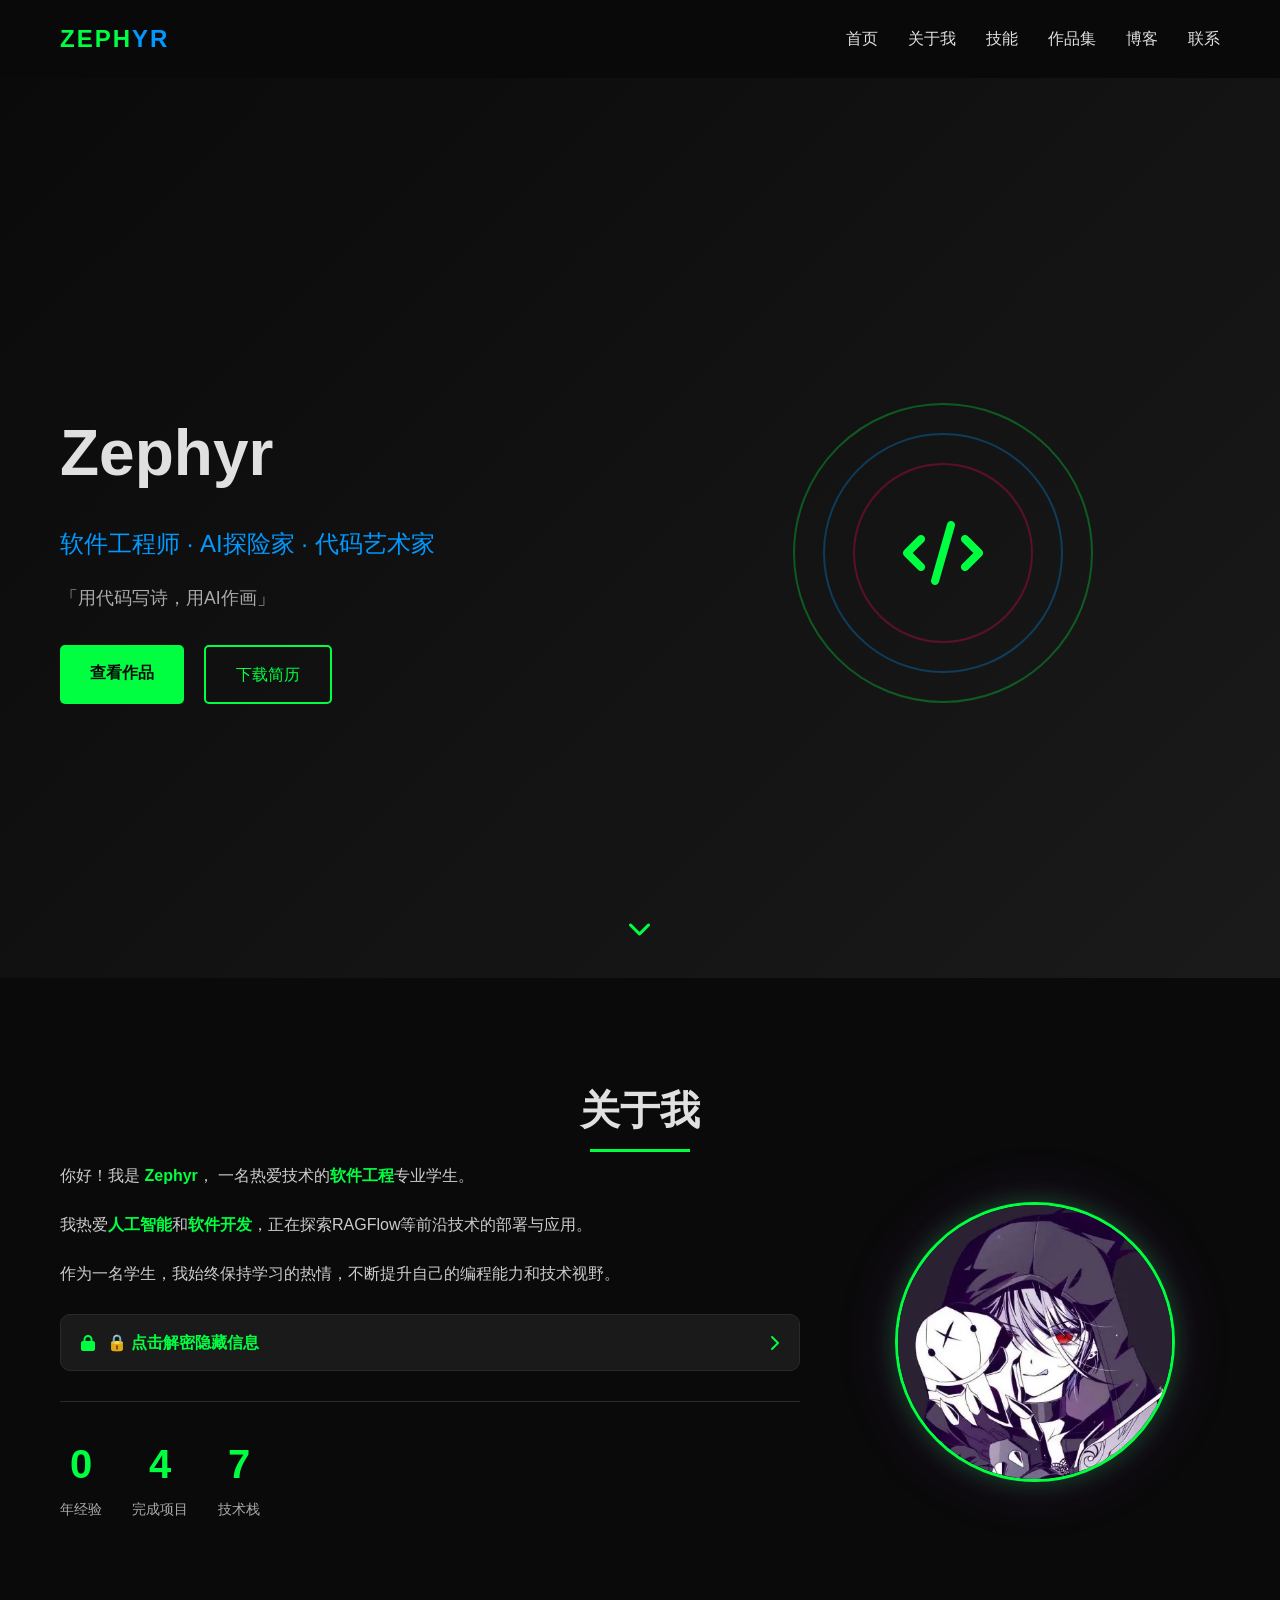
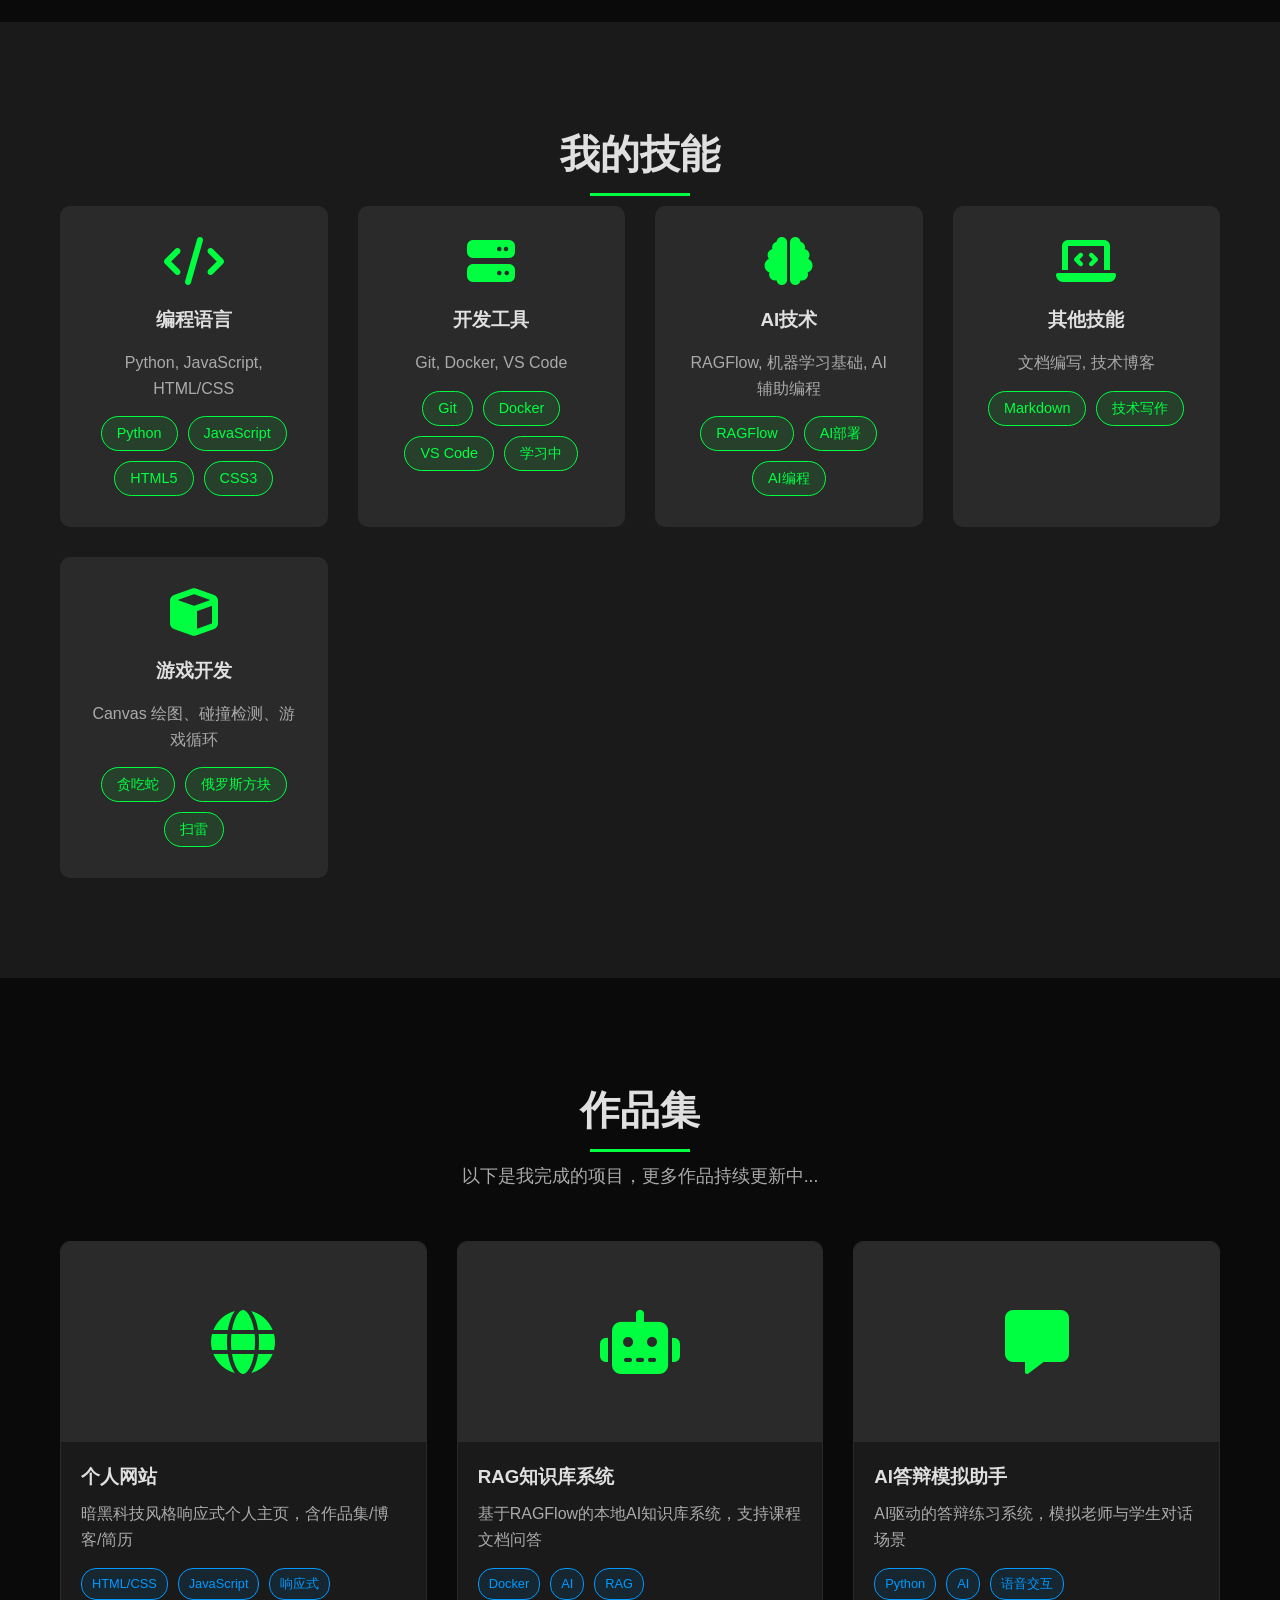
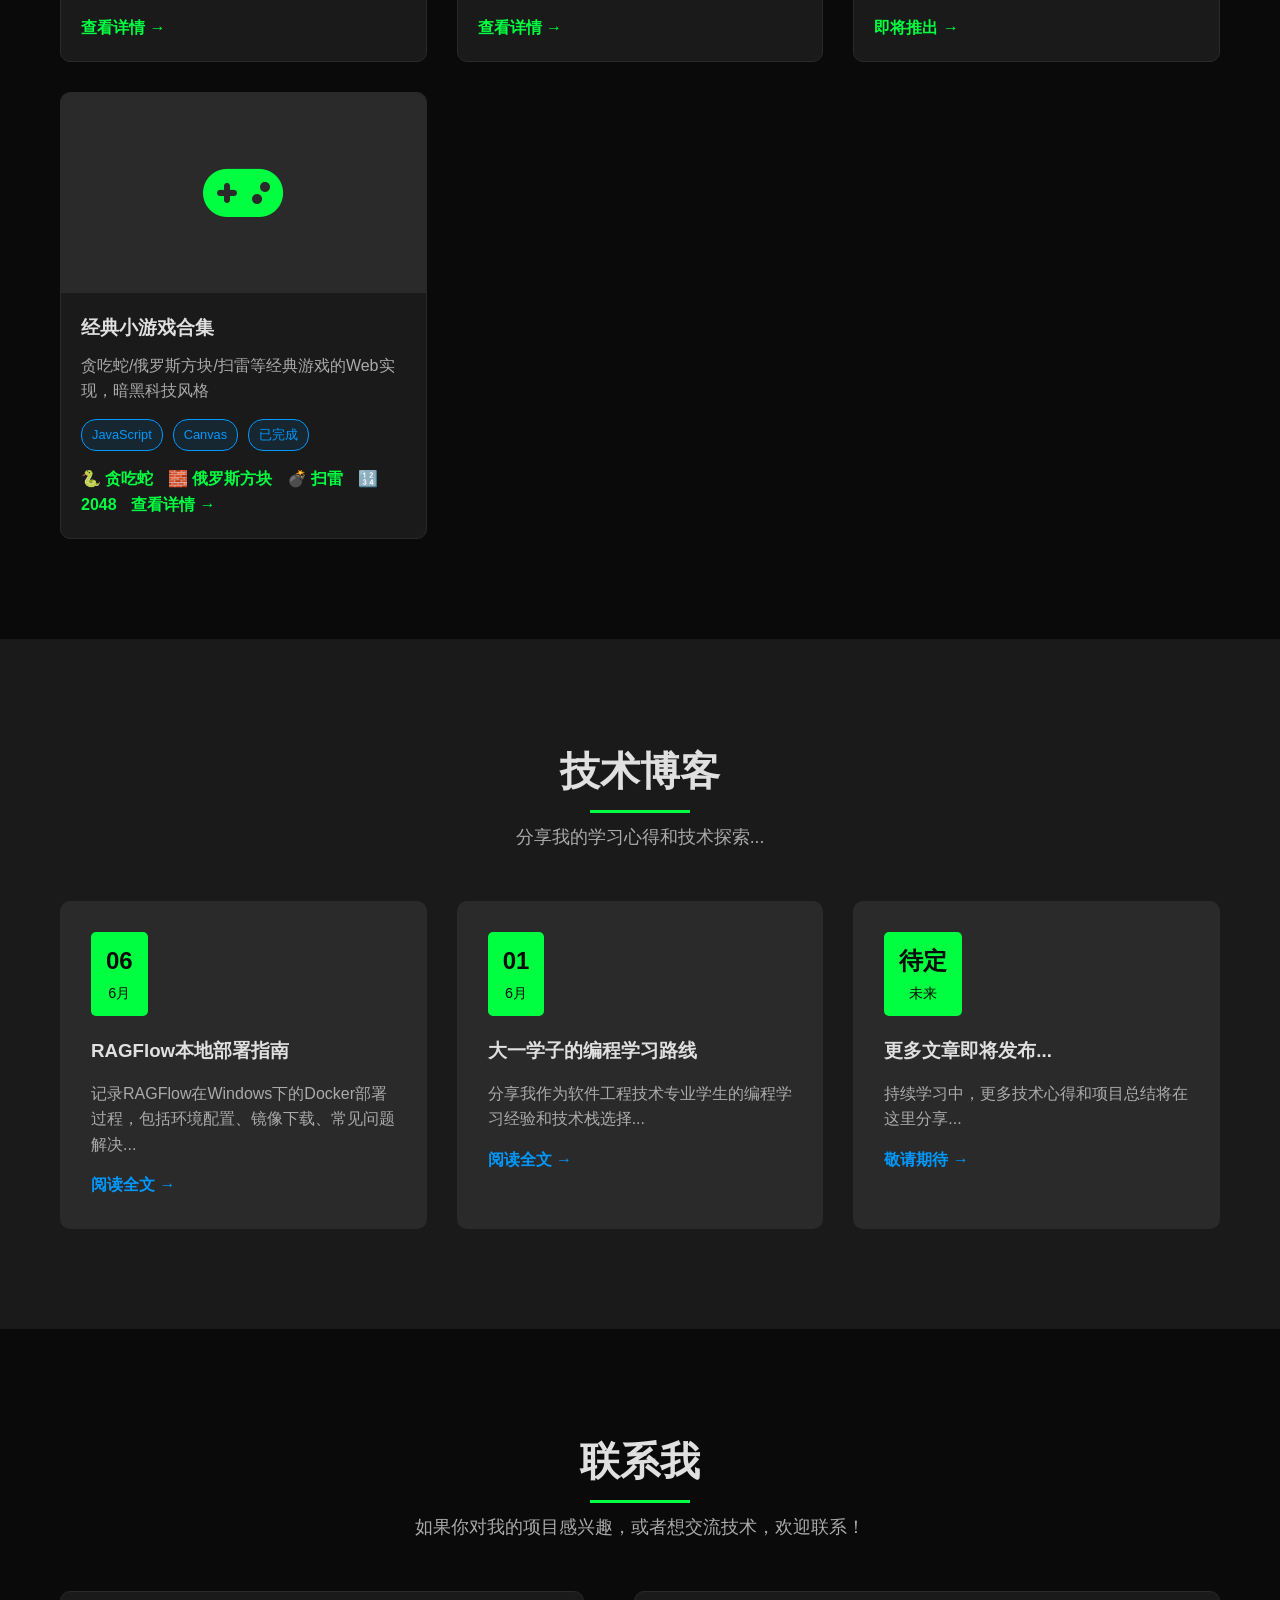
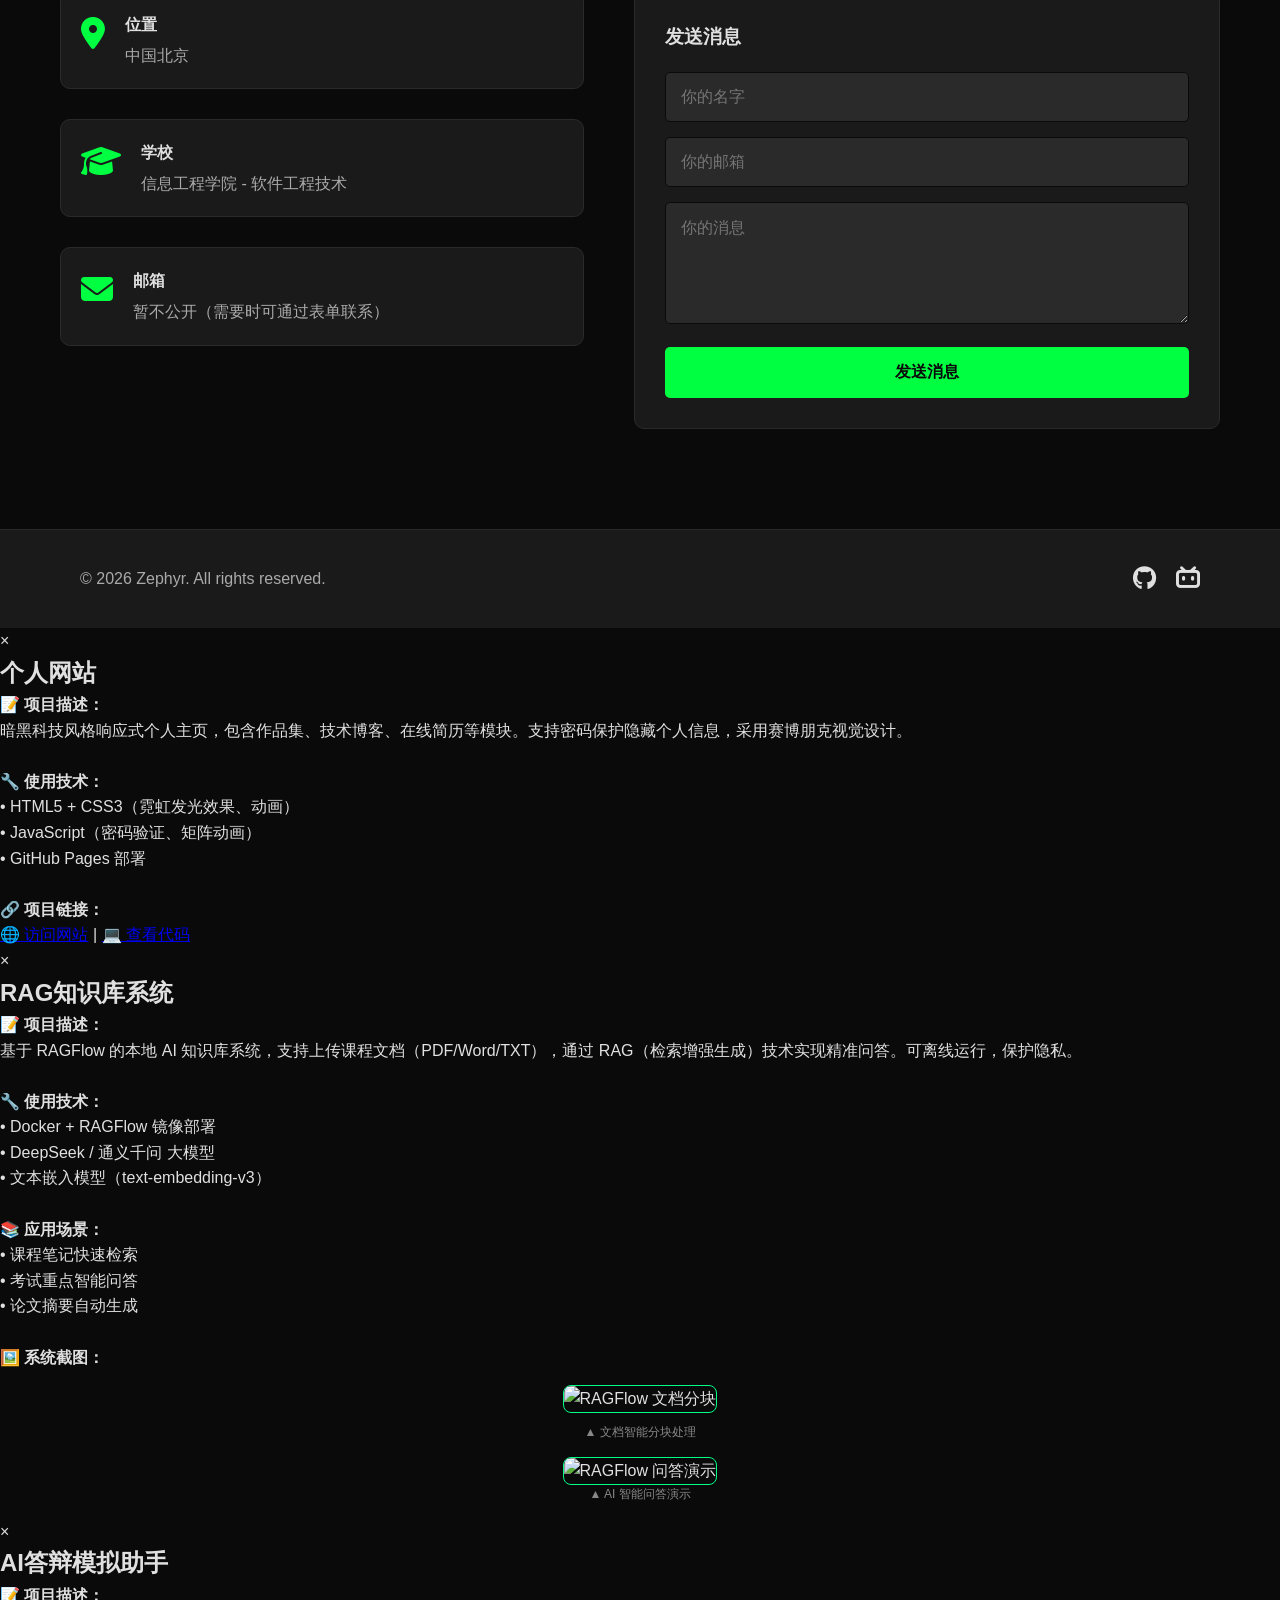
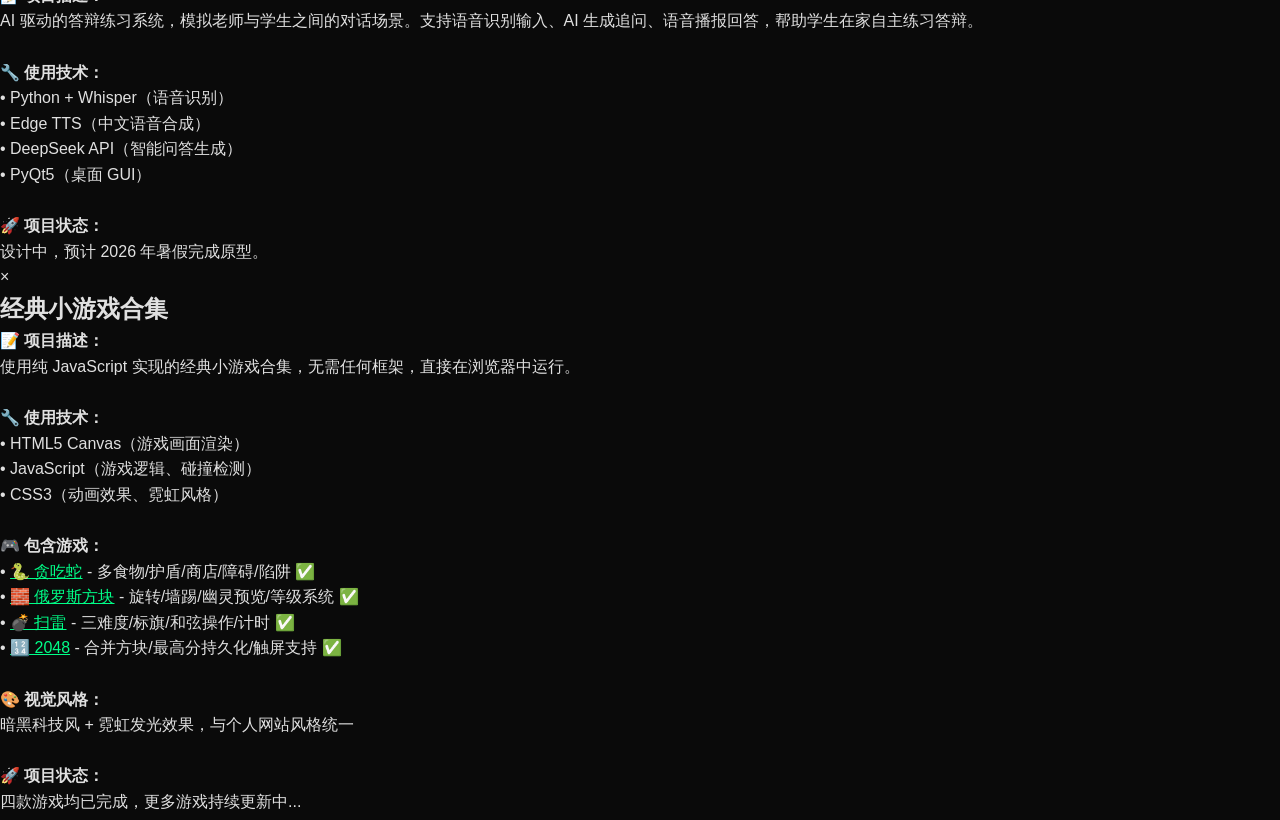
==== index.html @ 83efc3bd "新增2048游戏 + 更新作品集" ====
<!DOCTYPE html>
<html lang="zh-CN">
<head>
    <meta charset="UTF-8">
    <meta name="viewport" content="width=device-width, initial-scale=1.0">
    <title>Zephyr - AI爱好者 | 软件工程技术</title>
    <link rel="stylesheet" href="style.css">
    <link rel="stylesheet" href="https://cdnjs.cloudflare.com/ajax/libs/font-awesome/6.4.0/css/all.min.css">
</head>
<body>
    <!-- 导航栏 -->
    <nav id="navbar">
        <div class="nav-container">
            <div class="logo">ZEPH<span>YR</span></div>
            <ul class="nav-links">
                <li><a href="#home">首页</a></li>
                <li><a href="#about">关于我</a></li>
                <li><a href="#skills">技能</a></li>
                <li><a href="#portfolio">作品集</a></li>
                <li><a href="#blog">博客</a></li>
                <li><a href="#contact">联系</a></li>
            </ul>
            <div class="menu-toggle">
                <i class="fas fa-bars"></i>
            </div>
        </div>
    </nav>

    <!-- 首页 Hero Section -->
    <section id="home" class="hero">
        <div class="hero-content">
            <div class="hero-text">
                <h1 class="glitch" data-text="Zephyr">Zephyr</h1>
                <p class="subtitle">软件工程师 · AI探险家 · 代码艺术家</p>
                <p class="description">
                    「用代码写诗，用AI作画」
                </p>
                <div class="hero-buttons">
                    <a href="#portfolio" class="btn btn-primary">查看作品</a>
                    <a href="#" class="btn btn-secondary" id="download-resume">下载简历</a>
                </div>
            </div>
            <div class="hero-visual">
                <div class="tech-circle">
                    <div class="circle-ring"></div>
                    <div class="circle-ring"></div>
                    <div class="circle-ring"></div>
                    <i class="fas fa-code"></i>
                </div>
            </div>
        </div>
        <div class="scroll-indicator">
            <i class="fas fa-chevron-down"></i>
        </div>
    </section>

    <!-- 关于我（含加密信息） -->
    <section id="about" class="section">
        <div class="container">
            <h2 class="section-title">关于我</h2>
            <div class="about-content">
                <div class="about-text">
                    <!-- 公开信息 -->
                    <p>
                        你好！我是 <span class="highlight">Zephyr</span>，
                        一名热爱技术的<span class="highlight">软件工程</span>专业学生。
                    </p>
                    <p>
                        我热爱<span class="highlight">人工智能</span>和<span class="highlight">软件开发</span>，正在探索RAGFlow等前沿技术的部署与应用。
                    </p>
                    <p>
                        作为一名学生，我始终保持学习的热情，不断提升自己的编程能力和技术视野。
                    </p>

                    <!-- 加密信息区块 -->
                    <div class="encrypted-section" id="encryptedSection">
                        <div class="encrypted-header" id="decryptBtn">
                            <i class="fas fa-lock" id="lockIcon"></i>
                            <span id="decryptLabel">🔒 点击解密隐藏信息</span>
                            <i class="fas fa-chevron-right arrow" id="arrowIcon"></i>
                        </div>
                        <div class="encrypted-body" id="encryptedBody">
                            <!-- 密码输入界面 -->
                            <div class="password-screen" id="passwordScreen">
                                <div class="password-icon">
                                    <i class="fas fa-user-shield"></i>
                                </div>
                                <h3>请输入访问密码</h3>
                                <p class="password-hint">此区域包含个人隐私信息，仅本人可查看</p>
                                <div class="password-input-wrap">
                                    <input type="password" id="passwordInput" placeholder="输入密码..." autocomplete="off">
                                    <button id="passwordSubmit" class="password-btn">
                                        <i class="fas fa-arrow-right"></i>
                                    </button>
                                </div>
                                <p class="password-error" id="passwordError"></p>
                                <div class="password-attempts" id="attemptsInfo"></div>
                            </div>

                            <!-- 解密动画 -->
                            <div class="decrypt-animation" id="decryptAnim" style="display:none;">
                                <div class="matrix-text" id="matrixText"></div>
                                <div class="decrypt-progress">
                                    <div class="progress-bar" id="progressBar"></div>
                                </div>
                                <p class="decrypt-hint" id="decryptHint">正在解密...</p>
                            </div>

                            <!-- 真实信息 -->
                            <div class="real-info" id="realInfo" style="display:none;">
                                <h3>🔓 已解密信息</h3>
                                <div class="info-grid">
                                    <div class="info-item">
                                        <i class="fas fa-user"></i>
                                        <div>
                                            <strong>真实姓名</strong>
                                            <p>张宇恒</p>
                                        </div>
                                    </div>
                                    <div class="info-item">
                                        <i class="fas fa-school"></i>
                                        <div>
                                            <strong>学校</strong>
                                            <p>海南科技大学信息工程学院</p>
                                        </div>
                                    </div>
                                    <div class="info-item">
                                        <i class="fas fa-graduation-cap"></i>
                                        <div>
                                            <strong>专业</strong>
                                            <p>软件工程技术</p>
                                        </div>
                                    </div>
                                    <div class="info-item">
                                        <i class="fas fa-calendar"></i>
                                        <div>
                                            <strong>年级</strong>
                                            <p>大一（2025级）</p>
                                        </div>
                                    </div>
                                </div>
                                <p class="decrypt-note">⚠️ 此信息仅本人可见，请勿外传</p>
                                <button class="btn btn-secondary" id="lockAgainBtn" style="margin-top:15px;">
                                    <i class="fas fa-lock"></i> 重新锁定
                                </button>
                            </div>
                        </div>
                    </div>

                    <div class="about-stats">
                        <div class="stat">
                            <span class="stat-number" data-target="1">0</span>
                            <span class="stat-label">年经验</span>
                        </div>
                        <div class="stat">
                            <span class="stat-number" data-target="8">0</span>
                            <span class="stat-label">完成项目</span>
                        </div>
                        <div class="stat">
                            <span class="stat-number" data-target="12">0</span>
                            <span class="stat-label">技术栈</span>
                        </div>
                    </div>
                </div>
                <div class="about-image">
                    <img src="avatar.webp" alt="Zephyr - 头像" class="about-avatar">
                </div>
            </div>
        </div>
    </section>

    <!-- 技能 -->
    <section id="skills" class="section section-dark">
        <div class="container">
            <h2 class="section-title">我的技能</h2>
            <div class="skills-grid">
                <div class="skill-card">
                    <i class="fas fa-code"></i>
                    <h3>编程语言</h3>
                    <p>Python, JavaScript, HTML/CSS</p>
                    <div class="skill-tags">
                        <span>Python</span>
                        <span>JavaScript</span>
                        <span>HTML5</span>
                        <span>CSS3</span>
                    </div>
                </div>
                <div class="skill-card">
                    <i class="fas fa-server"></i>
                    <h3>开发工具</h3>
                    <p>Git, Docker, VS Code</p>
                    <div class="skill-tags">
                        <span>Git</span>
                        <span>Docker</span>
                        <span>VS Code</span>
                        <span>学习中</span>
                    </div>
                </div>
                <div class="skill-card">
                    <i class="fas fa-brain"></i>
                    <h3>AI技术</h3>
                    <p>RAGFlow, 机器学习基础, AI辅助编程</p>
                    <div class="skill-tags">
                        <span>RAGFlow</span>
                        <span>AI部署</span>
                        <span>AI编程</span>
                    </div>
                </div>
                <div class="skill-card">
                    <i class="fas fa-laptop-code"></i>
                    <h3>其他技能</h3>
                    <p>文档编写, 技术博客</p>
                    <div class="skill-tags">
                        <span>Markdown</span>
                        <span>技术写作</span>
                    </div>
                </div>
                <div class="skill-card">
                    <i class="fas fa-cube"></i>
                    <h3>游戏开发</h3>
                    <p>Canvas 绘图、碰撞检测、游戏循环</p>
                    <div class="skill-tags">
                        <span>贪吃蛇</span>
                        <span>俄罗斯方块</span>
                        <span>扫雷</span>
                    </div>
                </div>
            </div>
        </div>
    </section>

    <!-- 作品集 -->
    <section id="portfolio" class="section">
        <div class="container">
            <h2 class="section-title">作品集</h2>
            <p class="section-subtitle">以下是我完成的项目，更多作品持续更新中...</p>
            <div class="portfolio-grid">
                <div class="portfolio-item">
                    <div class="portfolio-image">
                        <i class="fas fa-globe"></i>
                    </div>
                    <div class="portfolio-info">
                        <h3>个人网站</h3>
                        <p>暗黑科技风格响应式个人主页，含作品集/博客/简历</p>
                        <div class="portfolio-tags">
                            <span>HTML/CSS</span>
                            <span>JavaScript</span>
                            <span>响应式</span>
                        </div>
                        <a href="javascript:void(0)" class="portfolio-link" onclick="openModal('modal1')">查看详情 →</a>
                    </div>
                </div>
                <div class="portfolio-item">
                    <div class="portfolio-image">
                        <i class="fas fa-robot"></i>
                    </div>
                    <div class="portfolio-info">
                        <h3>RAG知识库系统</h3>
                        <p>基于RAGFlow的本地AI知识库系统，支持课程文档问答</p>
                        <div class="portfolio-tags">
                            <span>Docker</span>
                            <span>AI</span>
                            <span>RAG</span>
                        </div>
                        <a href="javascript:void(0)" class="portfolio-link" onclick="openModal('modal2')">查看详情 →</a>
                    </div>
                </div>
                <div class="portfolio-item">
                    <div class="portfolio-image">
                        <i class="fas fa-message"></i>
                    </div>
                    <div class="portfolio-info">
                        <h3>AI答辩模拟助手</h3>
                        <p>AI驱动的答辩练习系统，模拟老师与学生对话场景</p>
                        <div class="portfolio-tags">
                            <span>Python</span>
                            <span>AI</span>
                            <span>语音交互</span>
                        </div>
                        <a href="javascript:void(0)" class="portfolio-link" onclick="openModal('modal3')">即将推出 →</a>
                    </div>
                </div>
                <div class="portfolio-item">
                    <div class="portfolio-image">
                        <i class="fas fa-gamepad"></i>
                    </div>
                    <div class="portfolio-info">
                        <h3>经典小游戏合集</h3>
                        <p>贪吃蛇/俄罗斯方块/扫雷等经典游戏的Web实现，暗黑科技风格</p>
                        <div class="portfolio-tags">
                            <span>JavaScript</span>
                            <span>Canvas</span>
                            <span>已完成</span>
                        </div>
                        <a href="snake.html" class="portfolio-link" target="_blank">🐍 贪吃蛇</a>
                        <a href="tetris.html" class="portfolio-link" target="_blank" style="margin-left:10px;">🧱 俄罗斯方块</a>
                        <a href="minesweeper.html" class="portfolio-link" target="_blank" style="margin-left:10px;">💣 扫雷</a>
                        <a href="2048.html" class="portfolio-link" target="_blank" style="margin-left:10px;">🔢 2048</a>
                        <a href="javascript:void(0)" class="portfolio-link" onclick="openModal('modal4')" style="margin-left:10px;">查看详情 →</a>
                    </div>
                </div>
            </div>
        </div>
    </section>

    <!-- 博客 -->
    <section id="blog" class="section section-dark">
        <div class="container">
            <h2 class="section-title">技术博客</h2>
            <p class="section-subtitle">分享我的学习心得和技术探索...</p>
            <div class="blog-grid">
                <article class="blog-card">
                    <div class="blog-date">
                        <span class="day">06</span>
                        <span class="month">6月</span>
                    </div>
                    <h3>RAGFlow本地部署指南</h3>
                    <p>记录RAGFlow在Windows下的Docker部署过程，包括环境配置、镜像下载、常见问题解决...</p>
                    <a href="#" class="blog-link">阅读全文 →</a>
                </article>
                <article class="blog-card">
                    <div class="blog-date">
                        <span class="day">01</span>
                        <span class="month">6月</span>
                    </div>
                    <h3>大一学子的编程学习路线</h3>
                    <p>分享我作为软件工程技术专业学生的编程学习经验和技术栈选择...</p>
                    <a href="#" class="blog-link">阅读全文 →</a>
                </article>
                <article class="blog-card">
                    <div class="blog-date">
                        <span class="day">待定</span>
                        <span class="month">未来</span>
                    </div>
                    <h3>更多文章即将发布...</h3>
                    <p>持续学习中，更多技术心得和项目总结将在这里分享...</p>
                    <a href="#" class="blog-link">敬请期待 →</a>
                </article>
            </div>
        </div>
    </section>

    <!-- 联系 -->
    <section id="contact" class="section">
        <div class="container">
            <h2 class="section-title">联系我</h2>
            <p class="section-subtitle">如果你对我的项目感兴趣，或者想交流技术，欢迎联系！</p>
            <div class="contact-content">
                <div class="contact-info">
                    <div class="contact-item">
                        <i class="fas fa-map-marker-alt"></i>
                        <div>
                            <h4>位置</h4>
                            <p>中国北京</p>
                        </div>
                    </div>
                    <div class="contact-item">
                        <i class="fas fa-graduation-cap"></i>
                        <div>
                            <h4>学校</h4>
                            <p>信息工程学院 - 软件工程技术</p>
                        </div>
                    </div>
                    <div class="contact-item">
                        <i class="fas fa-envelope"></i>
                        <div>
                            <h4>邮箱</h4>
                            <p>暂不公开（需要时可通过表单联系）</p>
                        </div>
                    </div>
                </div>
                <form class="contact-form">
                    <h3>发送消息</h3>
                    <input type="text" placeholder="你的名字" required>
                    <input type="email" placeholder="你的邮箱" required>
                    <textarea placeholder="你的消息" rows="5" required></textarea>
                    <button type="submit" class="btn btn-primary">发送消息</button>
                </form>
            </div>
        </div>
    </section>

    <!-- 页脚 -->
    <footer>
        <div class="container">
            <div class="footer-content">
                <p>&copy; 2026 Zephyr. All rights reserved.</p>
                <div class="social-links">
                    <a href="https://github.com/Zephyer-Zhang" target="_blank"><i class="fab fa-github"></i></a>
                    <a href="https://space.bilibili.com/86448860778" target="_blank"><i class="fab fa-bilibili"></i></a>
                </div>
            </div>
        </div>
    </footer>

    <script src="script.js"></script>

    <!-- 项目详情弹窗 -->
    <div id="modal1" class="modal">
        <div class="modal-content">
            <span class="modal-close" onclick="closeModal('modal1')">&times;</span>
            <h2>个人网站</h2>
            <div class="modal-body">
                <p><strong>📝 项目描述：</strong></p>
                <p>暗黑科技风格响应式个人主页，包含作品集、技术博客、在线简历等模块。支持密码保护隐藏个人信息，采用赛博朋克视觉设计。</p>
                <br>
                <p><strong>🔧 使用技术：</strong></p>
                <p>• HTML5 + CSS3（霓虹发光效果、动画）</p>
                <p>• JavaScript（密码验证、矩阵动画）</p>
                <p>• GitHub Pages 部署</p>
                <br>
                <p><strong>🔗 项目链接：</strong></p>
                <p><a href="https://zephyer-zhang.github.io" target="_blank">🌐 访问网站</a> | <a href="https://github.com/Zephyer-Zhang/Zephyer-Zhang.github.io" target="_blank">💻 查看代码</a></p>
            </div>
        </div>
    </div>

    <div id="modal2" class="modal">
        <div class="modal-content">
            <span class="modal-close" onclick="closeModal('modal2')">&times;</span>
            <h2>RAG知识库系统</h2>
            <div class="modal-body">
                <p><strong>📝 项目描述：</strong></p>
                <p>基于 RAGFlow 的本地 AI 知识库系统，支持上传课程文档（PDF/Word/TXT），通过 RAG（检索增强生成）技术实现精准问答。可离线运行，保护隐私。</p>
                <br>
                <p><strong>🔧 使用技术：</strong></p>
                <p>• Docker + RAGFlow 镜像部署</p>
                <p>• DeepSeek / 通义千问 大模型</p>
                <p>• 文本嵌入模型（text-embedding-v3）</p>
                <br>
                <p><strong>📚 应用场景：</strong></p>
                <p>• 课程笔记快速检索</p>
                <p>• 考试重点智能问答</p>
                <p>• 论文摘要自动生成</p>
                <br>
                <p><strong>🖼️ 系统截图：</strong></p>
                <div style="margin: 15px 0; text-align: center;">
                    <img src="https://raw.githubusercontent.com/infiniflow/ragflow-docs/refs/heads/image/image/chunking.gif" alt="RAGFlow 文档分块" style="width: 100%; border-radius: 8px; border: 1px solid #00ff88; margin-bottom: 10px;">
                    <p style="font-size: 12px; color: #888;">▲ 文档智能分块处理</p>
                </div>
                <div style="margin: 15px 0; text-align: center;">
                    <img src="https://raw.githubusercontent.com/infiniflow/ragflow-docs/refs/heads/image/image/agentic-dark.gif" alt="RAGFlow 问答演示" style="width: 100%; border-radius: 8px; border: 1px solid #00ff88;">
                    <p style="font-size: 12px; color: #888;">▲ AI 智能问答演示</p>
                </div>
            </div>
        </div>
    </div>

    <div id="modal3" class="modal">
        <div class="modal-content">
            <span class="modal-close" onclick="closeModal('modal3')">&times;</span>
            <h2>AI答辩模拟助手</h2>
            <div class="modal-body">
                <p><strong>📝 项目描述：</strong></p>
                <p>AI 驱动的答辩练习系统，模拟老师与学生之间的对话场景。支持语音识别输入、AI 生成追问、语音播报回答，帮助学生在家自主练习答辩。</p>
                <br>
                <p><strong>🔧 使用技术：</strong></p>
                <p>• Python + Whisper（语音识别）</p>
                <p>• Edge TTS（中文语音合成）</p>
                <p>• DeepSeek API（智能问答生成）</p>
                <p>• PyQt5（桌面 GUI）</p>
                <br>
                <p><strong>🚀 项目状态：</strong></p>
                <p>设计中，预计 2026 年暑假完成原型。</p>
            </div>
        </div>
    </div>

    <div id="modal4" class="modal">
        <div class="modal-content">
            <span class="modal-close" onclick="closeModal('modal4')">&times;</span>
            <h2>经典小游戏合集</h2>
            <div class="modal-body">
                <p><strong>📝 项目描述：</strong></p>
                <p>使用纯 JavaScript 实现的经典小游戏合集，无需任何框架，直接在浏览器中运行。</p>
                <br>
                <p><strong>🔧 使用技术：</strong></p>
                <p>• HTML5 Canvas（游戏画面渲染）</p>
                <p>• JavaScript（游戏逻辑、碰撞检测）</p>
                <p>• CSS3（动画效果、霓虹风格）</p>
                <br>
                <p><strong>🎮 包含游戏：</strong></p>
                <p>• <a href="snake.html" target="_blank" style="color:#00ff88;">🐍 贪吃蛇</a> - 多食物/护盾/商店/障碍/陷阱 ✅</p>
                <p>• <a href="tetris.html" target="_blank" style="color:#00ff88;">🧱 俄罗斯方块</a> - 旋转/墙踢/幽灵预览/等级系统 ✅</p>
                <p>• <a href="minesweeper.html" target="_blank" style="color:#00ff88;">💣 扫雷</a> - 三难度/标旗/和弦操作/计时 ✅</p>
                <p>• <a href="2048.html" target="_blank" style="color:#00ff88;">🔢 2048</a> - 合并方块/最高分持久化/触屏支持 ✅</p>
                <br>
                <p><strong>🎨 视觉风格：</strong></p>
                <p>暗黑科技风 + 霓虹发光效果，与个人网站风格统一</p>
                <br>
                <p><strong>🚀 项目状态：</strong></p>
                <p>四款游戏均已完成，更多游戏持续更新中...</p>
            </div>
        </div>
    </div>

</body>
</html>
---- style.css ----
/* 全局样式 */
* {
    margin: 0;
    padding: 0;
    box-sizing: border-box;
}

:root {
    --primary: #00ff41;
    --secondary: #0099ff;
    --dark: #0a0a0a;
    --darker: #1a1a1a;
    --gray: #2a2a2a;
    --light: #e0e0e0;
    --accent: #ff0066;
}

body {
    font-family: 'Segoe UI', 'Microsoft YaHei', sans-serif;
    background: var(--dark);
    color: var(--light);
    line-height: 1.6;
    overflow-x: hidden;
}

.container {
    max-width: 1200px;
    margin: 0 auto;
    padding: 0 20px;
}

/* 导航栏 */
#navbar {
    position: fiixed;
    top: 0;
    width: 100%;
    background: rgba(10, 10, 10, 0.95);
    backdrop-filter: blur(10px);
    z-index: 1000;
    padding: 20px 0;
    transition: all 0.3s;
}

#navbar.scrolled {
    padding: 15px 0;
    box-shadow: 0 2px 20px rgba(0, 255, 65, 0.1);
}

.nav-container {
    max-width: 1200px;
    margin: 0 auto;
    padding: 0 20px;
    display: flex;
    justify-content: space-between;
    align-items: center;
}

.logo {
    font-size: 1.5rem;
    font-weight: bold;
    color: var(--primary);
    letter-spacing: 2px;
}

.logo span {
    color: var(--secondary);
}

.nav-links {
    display: flex;
    list-style: none;
    gap: 30px;
}

.nav-links a {
    color: var(--light);
    text-decoration: none;
    transition: color 0.3s;
    position: relative;
}

.nav-links a::after {
    content: '';
    position: absolute;
    bottom: -5px;
    left: 0;
    width: 0;
    height: 2px;
    background: var(--primary);
    transition: width 0.3s;
}

.nav-links a:hover::after {
    width: 100%;
}

.nav-links a:hover {
    color: var(--primary);
}

.menu-toggle {
    display: none;
    cursor: pointer;
    font-size: 1.5rem;
    color: var(--primary);
}

/* Hero Section */
.hero {
    min-height: 100vh;
    display: flex;
    align-items: center;
    justify-content: center;
    position: relative;
    background: linear-gradient(135deg, var(--dark) 0%, var(--darker) 100%);
    padding: 100px 20px 50px;
}

.hero-content {
    max-width: 1200px;
    display: flex;
    align-items: center;
    justify-content: space-between;
    gap: 50px;
    width: 100%;
    padding: 0 20px;
}

.hero-text {
    flex: 1;
}

.hero-text h1 {
    font-size: 4rem;
    margin-bottom: 20px;
    color: var(--light);
    animation: glitch 3s infinite;
}

.glitch {
    position: relative;
}

.glitch::before,
.glitch::after {
    content: attr(data-text);
    position: absolute;
    top: 0;
    left: 0;
    width: 100%;
    height: 100%;
}

.glitch::before {
    animation: glitch-1 0.3s infinite;
    color: var(--primary);
    z-index: -1;
}

.glitch::after {
    animation: glitch-2 0.3s infinite;
    color: var(--secondary);
    z-index: -2;
}

@keyframes glitch-1 {
    0%, 100% { clip-path: inset(0 0 0 0); transform: translate(0); }
    20% { clip-path: inset(20% 0 40% 0); transform: translate(-2px, 2px); }
    40% { clip-path: inset(60% 0 10% 0); transform: translate(2px, -2px); }
    60% { clip-path: inset(40% 0 30% 0); transform: translate(-2px, -2px); }
    80% { clip-path: inset(10% 0 60% 0); transform: translate(2px, 2px); }
}

@keyframes glitch-2 {
    0%, 100% { clip-path: inset(0 0 0 0); transform: translate(0); }
    20% { clip-path: inset(40% 0 20% 0); transform: translate(2px, -2px); }
    40% { clip-path: inset(10% 0 60% 0); transform: translate(-2px, 2px); }
    60% { clip-path: inset(30% 0 40% 0); transform: translate(2px, 2px); }
    80% { clip-path: inset(60% 0 10% 0); transform: translate(-2px, -2px); }
}

.subtitle {
    font-size: 1.5rem;
    color: var(--secondary);
    margin-bottom: 20px;
}

.description {
    font-size: 1.1rem;
    color: #aaa;
    margin-bottom: 30px;
    line-height: 1.8;
}

.hero-buttons {
    display: flex;
    gap: 20px;
}

.btn {
    padding: 15px 30px;
    border: none;
    border-radius: 5px;
    font-size: 1rem;
    cursor: pointer;
    transition: all 0.3s;
    text-decoration: none;
    display: inline-block;
}

.btn-primary {
    background: var(--primary);
    color: var(--dark);
    font-weight: bold;
}

.btn-primary:hover {
    background: #00cc33;
    transform: translateY(-2px);
    box-shadow: 0 5px 20px rgba(0, 255, 65, 0.3);
}

.btn-secondary {
    background: transparent;
    color: var(--primary);
    border: 2px solid var(--primary);
}

.btn-secondary:hover {
    background: rgba(0, 255, 65, 0.1);
    transform: translateY(-2px);
}

.hero-visual {
    flex: 1;
    display: flex;
    justify-content: center;
    align-items: center;
}

.tech-circle {
    position: relative;
    width: 300px;
    height: 300px;
}

.circle-ring {
    position: absolute;
    width: 100%;
    height: 100%;
    border: 2px solid var(--primary);
    border-radius: 50%;
    animation: rotate 10s linear infinite;
    opacity: 0.3;
}

.circle-ring:nth-child(2) {
    width: 80%;
    height: 80%;
    top: 10%;
    left: 10%;
    animation-direction: reverse;
    border-color: var(--secondary);
}

.circle-ring:nth-child(3) {
    width: 60%;
    height: 60%;
    top: 20%;
    left: 20%;
    animation-duration: 15s;
    border-color: var(--accent);
}

.tech-circle i {
    position: absolute;
    top: 50%;
    left: 50%;
    transform: translate(-50%, -50%);
    font-size: 4rem;
    color: var(--primary);
    animation: pulse 2s infinite;
}

@keyframes rotate {
    from { transform: rotate(0deg); }
    to { transform: rotate(360deg); }
}

@keyframes pulse {
    0%, 100% { opacity: 1; }
    50% { opacity: 0.5; }
}

.scroll-indicator {
    position: absolute;
    bottom: 30px;
    left: 50%;
    transform: translateX(-50%);
    animation: bounce 2s infinite;
    color: var(--primary);
    font-size: 1.5rem;
}

@keyframes bounce {
    0%, 100% { transform: translateX(-50%) translateY(0); }
    50% { transform: translateX(-50%) translateY(-10px); }
}

/* Section 通用 */
.section {
    padding: 100px 0;
    background: var(--dark);
}

.section-dark {
    padding: 100px 0;
    background: var(--darker);
}

.section-title {
    text-align: center;
    font-size: 2.5rem;
    margin-bottom: 20px;
    color: var(--light);
    position: relative;
}

.section-title::after {
    content: '';
    position: absolute;
    bottom: -10px;
    left: 50%;
    transform: translateX(-50%);
    width: 100px;
    height: 3px;
    background: var(--primary);
}

.section-subtitle {
    text-align: center;
    color: #aaa;
    margin-bottom: 50px;
    font-size: 1.1rem;
}

/* 关于我 */
.about-content {
    display: flex;
    gap: 50px;
    align-items: center;
}

.about-text {
    flex: 2;
}

.about-text p {
    margin-bottom: 20px;
    color: #ccc;
    line-height: 1.8;
}

.highlight {
    color: var(--primary);
    font-weight: bold;
}

.about-stats {
    display: flex;
    gap: 30px;
    margin-top: 30px;
    padding-top: 30px;
    border-top: 1px solid var(--gray);
}

.stat {
    text-align: center;
}

.stat-number {
    display: block;
    font-size: 2.5rem;
    font-weight: bold;
    color: var(--primary);
}

.stat-label {
    color: #aaa;
    font-size: 0.9rem;
}

.about-image {
    flex: 1;
}

.about-avatar {
    width: 280px;
    height: 280px;
    border-radius: 50%;
    object-fit: cover;
    border: 3px solid var(--primary);
    box-shadow: 0 0 25px rgba(0, 255, 65, 0.25), 0 0 60px rgba(153, 50, 204, 0.2);
    transition: all 0.4s ease;
    display: block;
    margin: 0 auto;
}

.about-avatar:hover {
    transform: scale(1.05);
    box-shadow: 0 0 35px rgba(0, 255, 65, 0.35), 0 0 80px rgba(153, 50, 204, 0.3);
    border-color: var(--secondary);
}

/* 技能 */
.skills-grid {
    display: grid;
    grid-template-columns: repeat(auto-fit, minmax(250px, 1fr));
    gap: 30px;
}

.skill-card {
    background: var(--gray);
    padding: 30px;
    border-radius: 10px;
    text-align: center;
    transition: transform 0.3s;
    border: 1px solid transparent;
}

.skill-card:hover {
    transform: translateY(-10px);
    border-color: var(--primary);
    box-shadow: 0 10px 30px rgba(0, 255, 65, 0.1);
}

.skill-card i {
    font-size: 3rem;
    color: var(--primary);
    margin-bottom: 20px;
}

.skill-card h3 {
    margin-bottom: 15px;
    color: var(--light);
}

.skill-card p {
    color: #aaa;
    margin-bottom: 15px;
}

.skill-tags {
    display: flex;
    flex-wrap: wrap;
    gap: 10px;
    justify-content: center;
}

.skill-tags span {
    padding: 5px 15px;
    background: rgba(0, 255, 65, 0.1);
    border: 1px solid var(--primary);
    border-radius: 20px;
    font-size: 0.9rem;
    color: var(--primary);
}

/* 作品集 */
.portfolio-grid {
    display: grid;
    grid-template-columns: repeat(auto-fit, minmax(300px, 1fr));
    gap: 30px;
}

.portfolio-item {
    background: var(--darker);
    border-radius: 10px;
    overflow: hidden;
    transition: transform 0.3s;
    border: 1px solid var(--gray);
}

.portfolio-item:hover {
    transform: translateY(-10px);
    border-color: var(--primary);
    box-shadow: 0 10px 30px rgba(0, 255, 65, 0.1);
}

.portfolio-image {
    height: 200px;
    background: var(--gray);
    display: flex;
    align-items: center;
    justify-content: center;
    font-size: 4rem;
    color: var(--primary);
}

.portfolio-info {
    padding: 20px;
}

.portfolio-info h3 {
    margin-bottom: 10px;
    color: var(--light);
}

.portfolio-info p {
    color: #aaa;
    margin-bottom: 15px;
}

.portfolio-tags {
    display: flex;
    flex-wrap: wrap;
    gap: 10px;
    margin-bottom: 15px;
}

.portfolio-tags span {
    padding: 5px 10px;
    background: rgba(0, 153, 255, 0.1);
    border: 1px solid var(--secondary);
    border-radius: 15px;
    font-size: 0.8rem;
    color: var(--secondary);
}

.portfolio-link {
    color: var(--primary);
    text-decoration: none;
    font-weight: bold;
    transition: color 0.3s;
}

.portfolio-link:hover {
    color: var(--secondary);
}

/* 博客 */
.blog-grid {
    display: grid;
    grid-template-columns: repeat(auto-fit, minmax(300px, 1fr));
    gap: 30px;
}

.blog-card {
    background: var(--gray);
    padding: 30px;
    border-radius: 10px;
    transition: transform 0.3s;
    border: 1px solid transparent;
}

.blog-card:hover {
    transform: translateY(-5px);
    border-color: var(--secondary);
}

.blog-date {
    display: inline-block;
    background: var(--primary);
    color: var(--dark);
    padding: 10px 15px;
    border-radius: 5px;
    margin-bottom: 20px;
    text-align: center;
}

.blog-date .day {
    display: block;
    font-size: 1.5rem;
    font-weight: bold;
}

.blog-date .month {
    font-size: 0.9rem;
}

.blog-card h3 {
    margin-bottom: 15px;
    color: var(--light);
}

.blog-card p {
    color: #aaa;
    margin-bottom: 15px;
    line-height: 1.6;
}

.blog-link {
    color: var(--secondary);
    text-decoration: none;
    font-weight: bold;
    transition: color 0.3s;
}

.blog-link:hover {
    color: var(--primary);
}

/* 联系 */
.contact-content {
    display: flex;
    gap: 50px;
    margin-top: 50px;
}

.contact-info {
    flex: 1;
}

.contact-item {
    display: flex;
    gap: 20px;
    margin-bottom: 30px;
    padding: 20px;
    background: var(--darker);
    border-radius: 10px;
    border: 1px solid var(--gray);
    transition: border-color 0.3s;
}

.contact-item:hover {
    border-color: var(--primary);
}

.contact-item i {
    font-size: 2rem;
    color: var(--primary);
    margin-top: 5px;
}

.contact-item h4 {
    margin-bottom: 5px;
    color: var(--light);
}

.contact-item p {
    color: #aaa;
}

.contact-form {
    flex: 1;
    background: var(--darker);
    padding: 30px;
    border-radius: 10px;
    border: 1px solid var(--gray);
}

.contact-form h3 {
    margin-bottom: 20px;
    color: var(--light);
}

.contact-form input,
.contact-form textarea {
    width: 100%;
    padding: 15px;
    margin-bottom: 15px;
    background: var(--gray);
    border: 1px solid var(--dark);
    border-radius: 5px;
    color: var(--light);
    font-size: 1rem;
    transition: border-color 0.3s;
}

.contact-form input:focus,
.contact-form textarea:focus {
    outline: none;
    border-color: var(--primary);
}

.contact-form button {
    width: 100%;
}

/* Footer */
footer {
    background: var(--darker);
    padding: 30px 0;
    border-top: 1px solid var(--gray);
}

.footer-content {
    max-width: 1200px;
    margin: 0 auto;
    padding: 0 20px;
    display: flex;
    justify-content: space-between;
    align-items: center;
}

footer p {
    color: #aaa;
}

/* 加密信息区块 */
.encrypted-section {
    margin: 25px 0;
    border: 1px solid var(--gray);
    border-radius: 10px;
    overflow: hidden;
    background: var(--darker);
}

.encrypted-header {
    display: flex;
    align-items: center;
    gap: 12px;
    padding: 15px 20px;
    cursor: pointer;
    color: var(--primary);
    font-weight: bold;
    transition: background 0.3s;
    user-select: none;
}

.encrypted-header:hover {
    background: rgba(0, 255, 65, 0.05);
}

.encrypted-header .arrow {
    transition: transform 0.3s;
    margin-left: auto;
}

.encrypted-header.active .arrow {
    transform: rotate(90deg);
}

.encrypted-body {
    padding: 0 20px 20px;
    display: none;
}

.encrypted-body.show {
    display: block;
}

/* 密码输入界面 */
.password-screen {
    text-align: center;
    padding: 25px 20px;
    animation: fadeIn 0.3s ease;
}

.password-icon {
    font-size: 2.5rem;
    color: var(--primary);
    margin-bottom: 15px;
    filter: drop-shadow(0 0 10px rgba(0, 255, 65, 0.4));
}

.password-screen h3 {
    color: var(--light);
    margin-bottom: 8px;
    font-size: 1.1rem;
}

.password-hint {
    color: #888;
    font-size: 0.85rem;
    margin-bottom: 20px;
}

.password-input-wrap {
    display: flex;
    gap: 10px;
    max-width: 320px;
    margin: 0 auto 12px;
}

.password-input-wrap input {
    flex: 1;
    padding: 12px 16px;
    background: var(--gray);
    border: 1px solid #444;
    border-radius: 6px;
    color: var(--light);
    font-size: 1rem;
    outline: none;
    transition: border-color 0.3s;
}

.password-input-wrap input:focus {
    border-color: var(--primary);
    box-shadow: 0 0 8px rgba(0, 255, 65, 0.2);
}

.password-btn {
    padding: 12px 18px;
    background: var(--primary);
    color: var(--dark);
    border: none;
    border-radius: 6px;
    cursor: pointer;
    font-weight: bold;
    transition: all 0.3s;
}

.password-btn:hover {
    background: #00cc33;
    transform: scale(1.05);
}

.password-error {
    color: #ff4444;
    font-size: 0.85rem;
    min-height: 20px;
    margin-top: 5px;
}

.password-attempts {
    color: #ff9800;
    font-size: 0.8rem;
    margin-top: 8px;
}

/* 解密动画 */
.decrypt-animation {
    text-align: center;
    padding: 20px;
}

.matrix-text {
    font-family: 'Courier New', monospace;
    color: var(--primary);
    font-size: 0.85rem;
    letter-spacing: 2px;
    min-height: 30px;
    opacity: 0.7;
    word-break: break-all;
    white-space: pre;
}

.decrypt-progress {
    width: 100%;
    height: 4px;
    background: var(--gray);
    border-radius: 2px;
    margin: 15px 0 10px;
    overflow: hidden;
}

.progress-bar {
    width: 0%;
    height: 100%;
    background: linear-gradient(90deg, var(--primary), var(--secondary));
    border-radius: 2px;
    transition: width 0.1s linear;
}

.decrypt-hint {
    color: var(--secondary);
    font-size: 0.85rem;
    margin-top: 8px;
}

/* 真实信息 */
.real-info {
    padding: 20px;
    background: rgba(0, 255, 65, 0.03);
    border: 1px solid rgba(0, 255, 65, 0.15);
    border-radius: 8px;
    animation: fadeIn 0.5s ease;
}

.real-info h3 {
    color: var(--primary);
    margin-bottom: 15px;
    font-size: 1rem;
}

.info-grid {
    display: flex;
    flex-direction: column;
    gap: 14px;
}

.info-item {
    display: flex;
    gap: 14px;
    align-items: flex-start;
}

.info-item i {
    color: var(--primary);
    font-size: 1.1rem;
    margin-top: 3px;
    width: 20px;
    text-align: center;
}

.info-item strong {
    display: block;
    color: #aaa;
    font-size: 0.8rem;
    margin-bottom: 3px;
}

.info-item p {
    color: var(--light);
    margin: 0;
    font-size: 0.95rem;
}

.decrypt-note {
    color: #ff9800 !important;
    font-size: 0.85rem;
    margin-top: 12px !important;
}

@keyframes fadeIn {
    from { opacity: 0; transform: translateY(10px); }
    to { opacity: 1; transform: translateY(0); }
}

/* 锁定按钮 */
#lockAgainBtn {
    padding: 8px 16px;
    font-size: 0.85rem;
}

#lockAgainBtn:hover {
    transform: none;
}

.social-links {
    display: flex;
    gap: 20px;
}

.social-links a {
    color: var(--light);
    font-size: 1.5rem;
    transition: color 0.3s;
}

.social-links a:hover {
    color: var(--primary);
}

/* 响应式 */
@media (max-width: 768px) {
    .menu-toggle {
        display: block;
    }

    .nav-links {
        position: fixed;
        top: 70px;
        right: -100%;
        width: 100%;
        height: calc(100vh - 70px);
        background: rgba(10, 10, 10, 0.98);
        flex-direction: column;
        padding: 50px;
        transition: right 0.3s;
    }

    .nav-links.active {
        right: 0;
    }

    .hero-content {
        flex-direction: column;
        text-align: center;
    }

    .hero-text h1 {
        font-size: 2.5rem;
    }

    .hero-buttons {
        justify-content: center;
    }

    .about-content {
        flex-direction: column;
    }

    .about-stats {
        flex-direction: column;
        gap: 20px;
    }

    .contact-content {
        flex-direction: column;
    }

    .footer-content {
        flex-direction: column;
        gap: 20px;
        text-align: center;
    }
}

/* 滚动动画 */
.fade-in {
    opacity: 0;
    transform: translateY(30px);
    transition: opacity 0.6s, transform 0.6s;
}

.fade-in.visible {
    opacity: 1;
    transform: translateY(0);
}
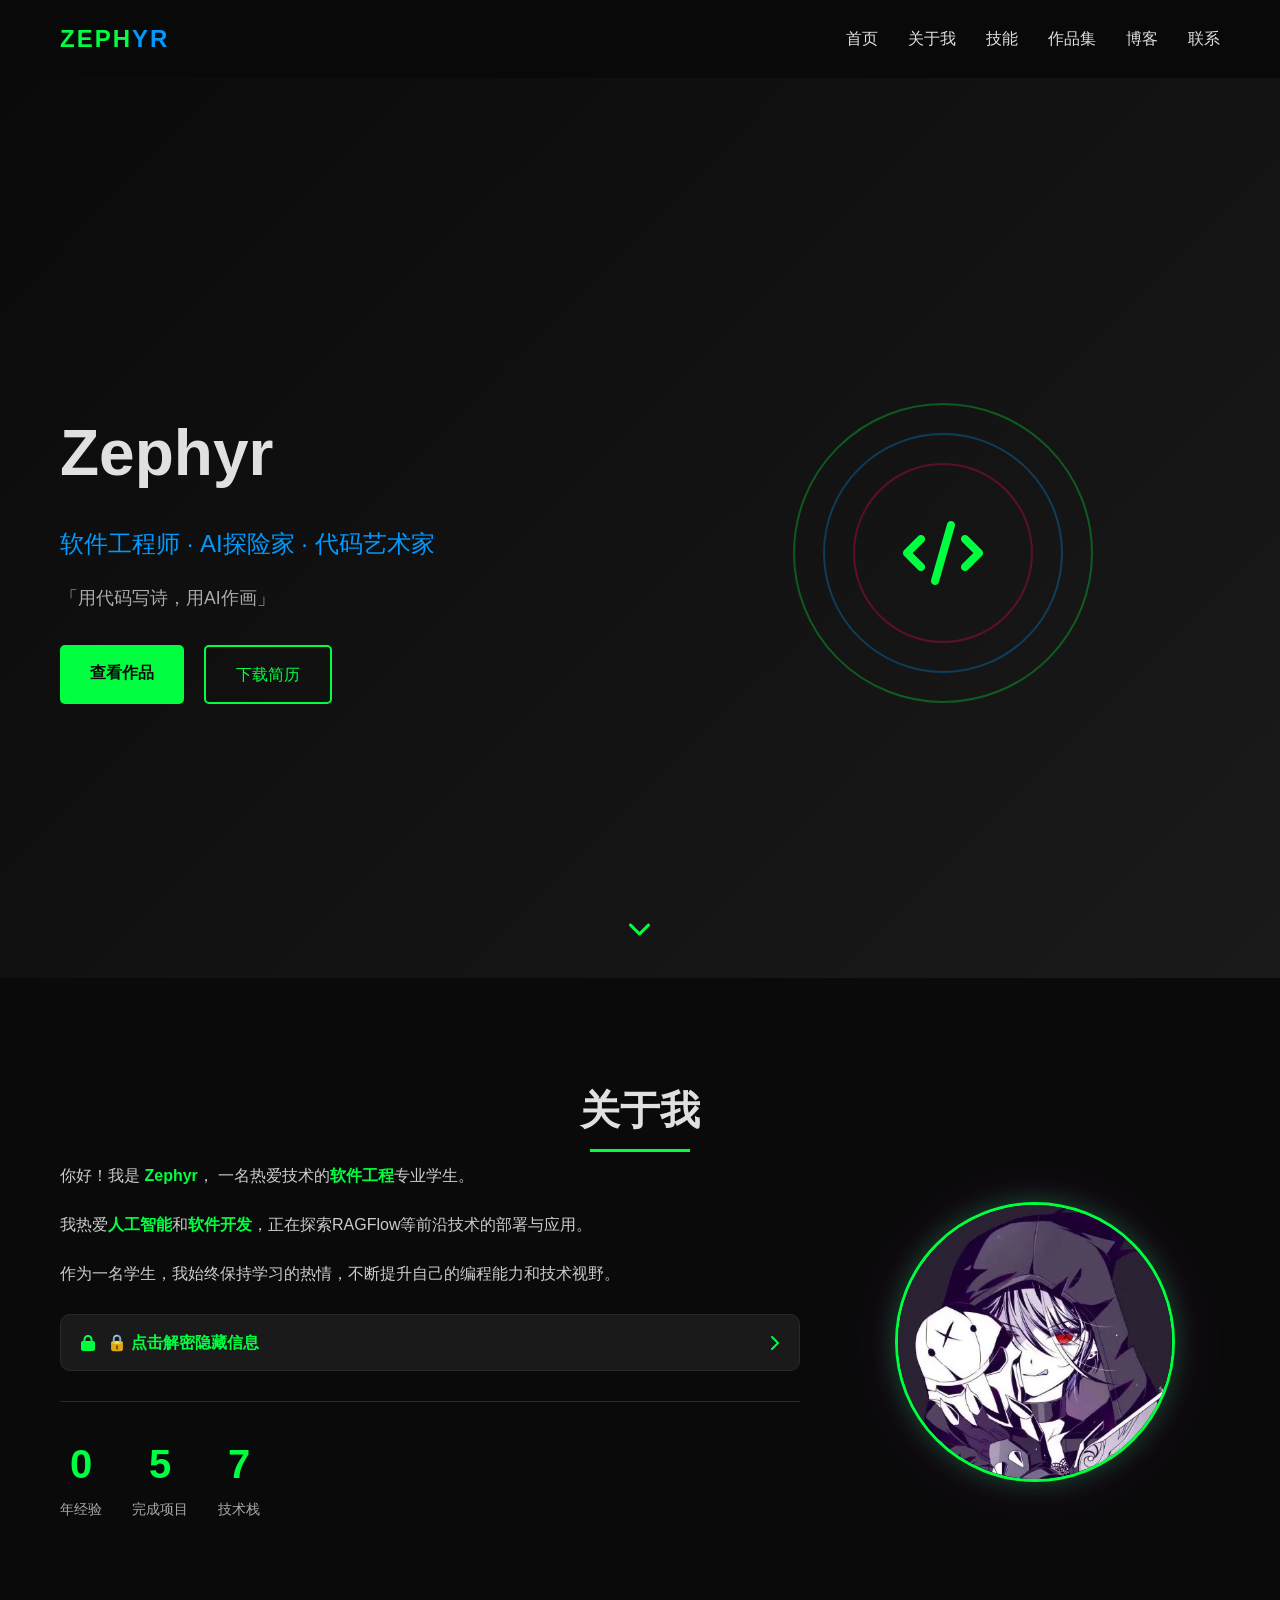
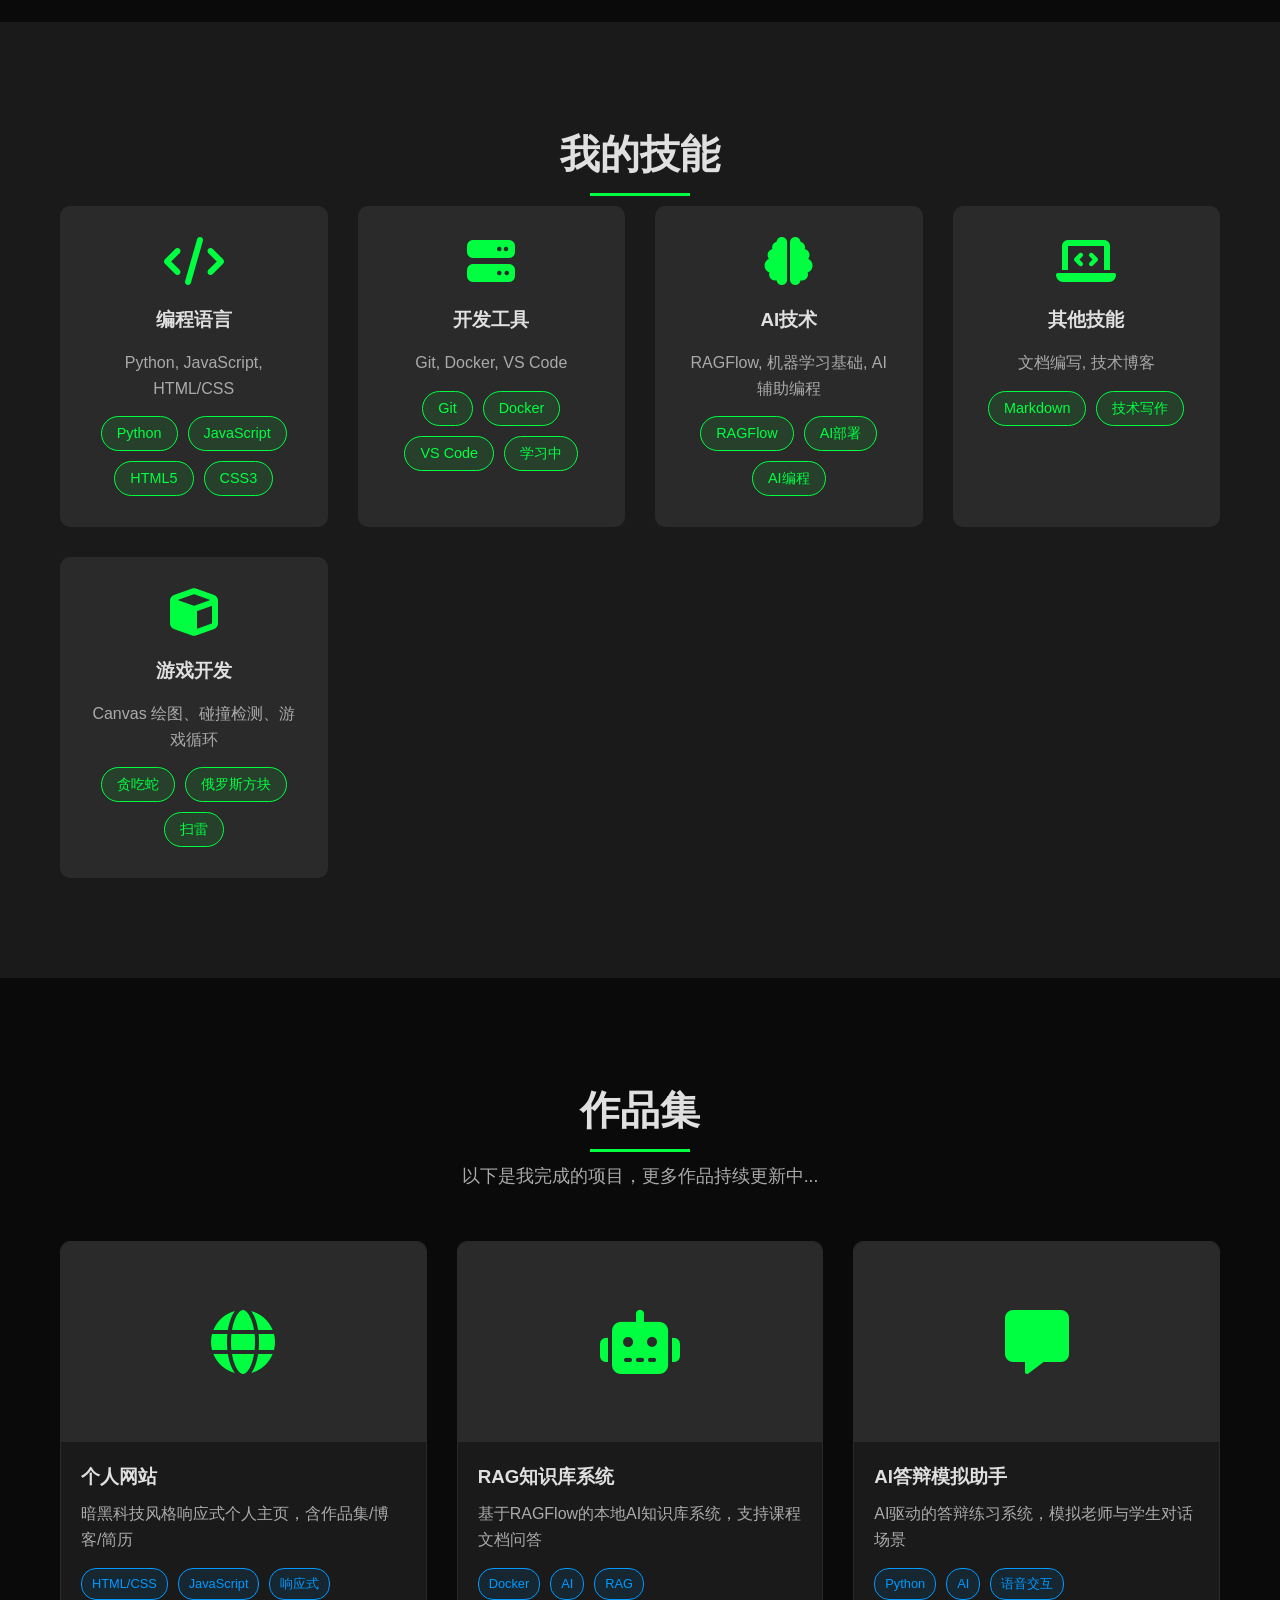
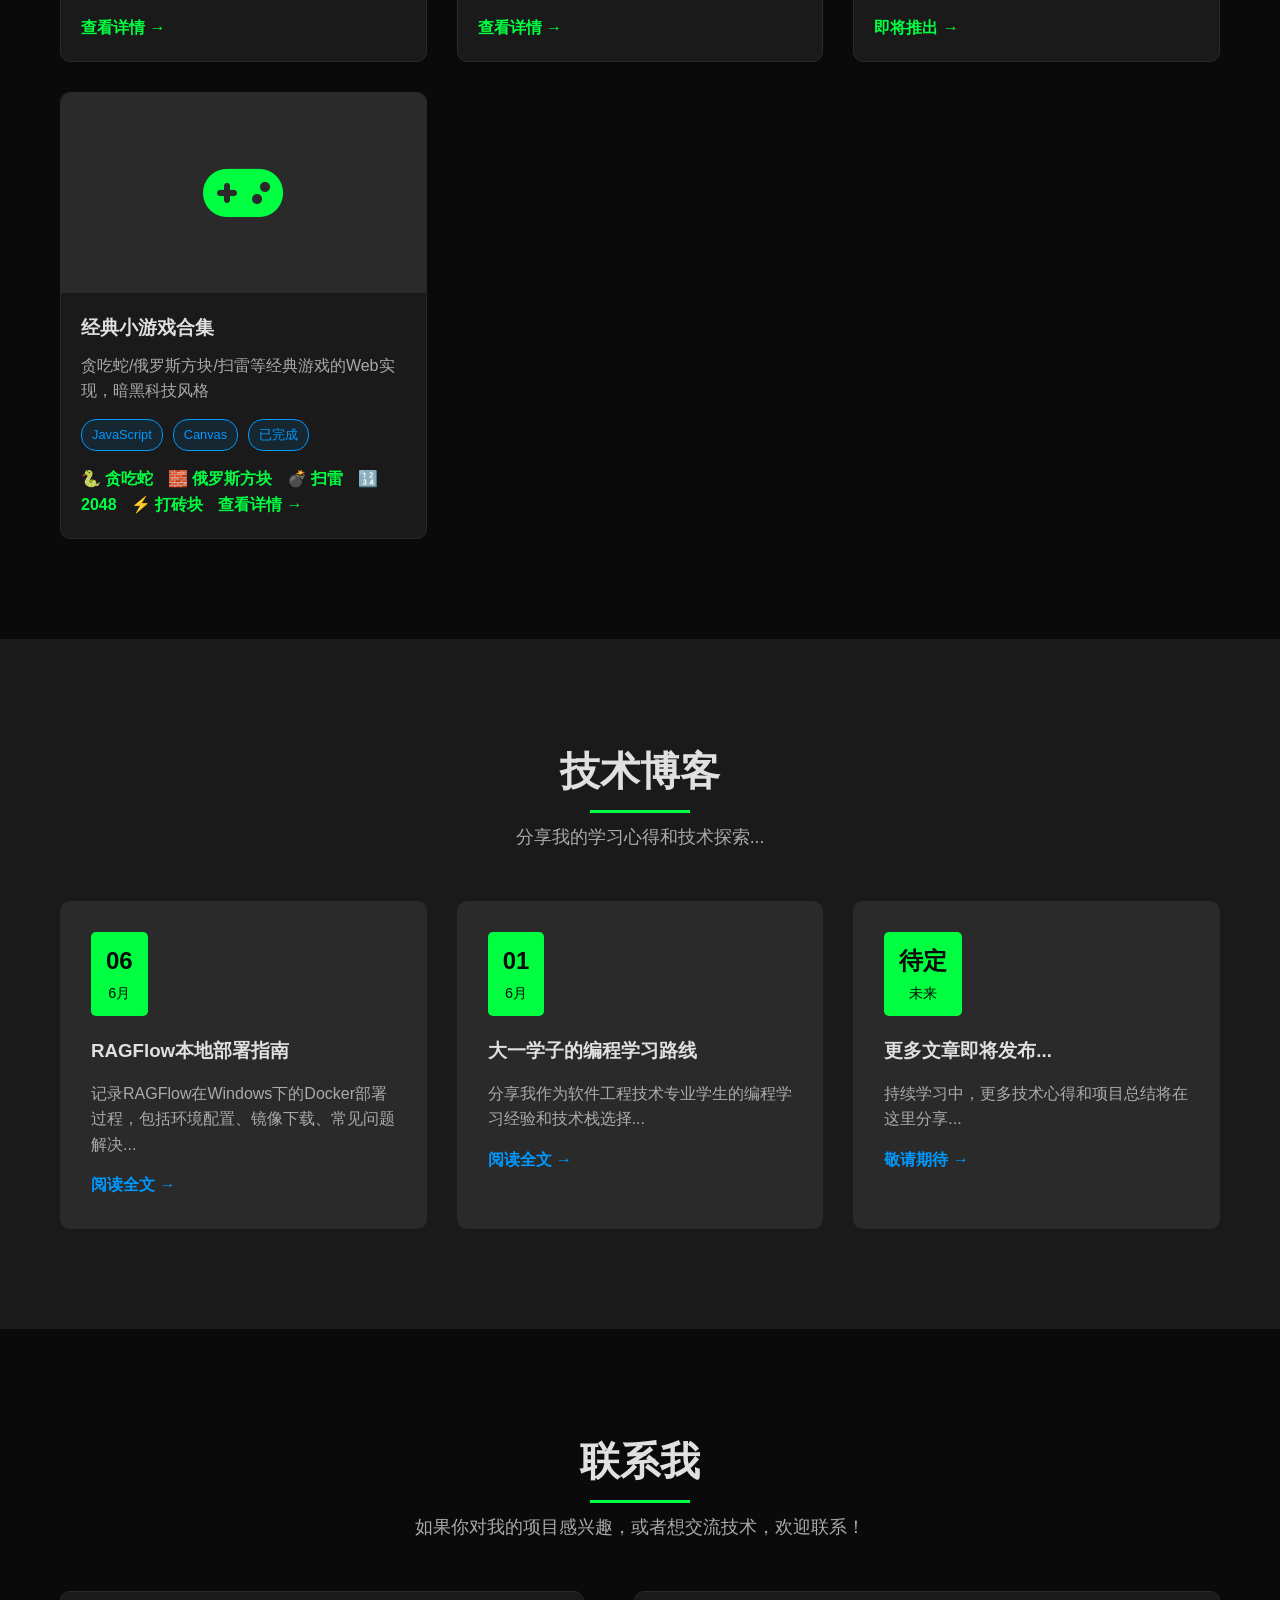
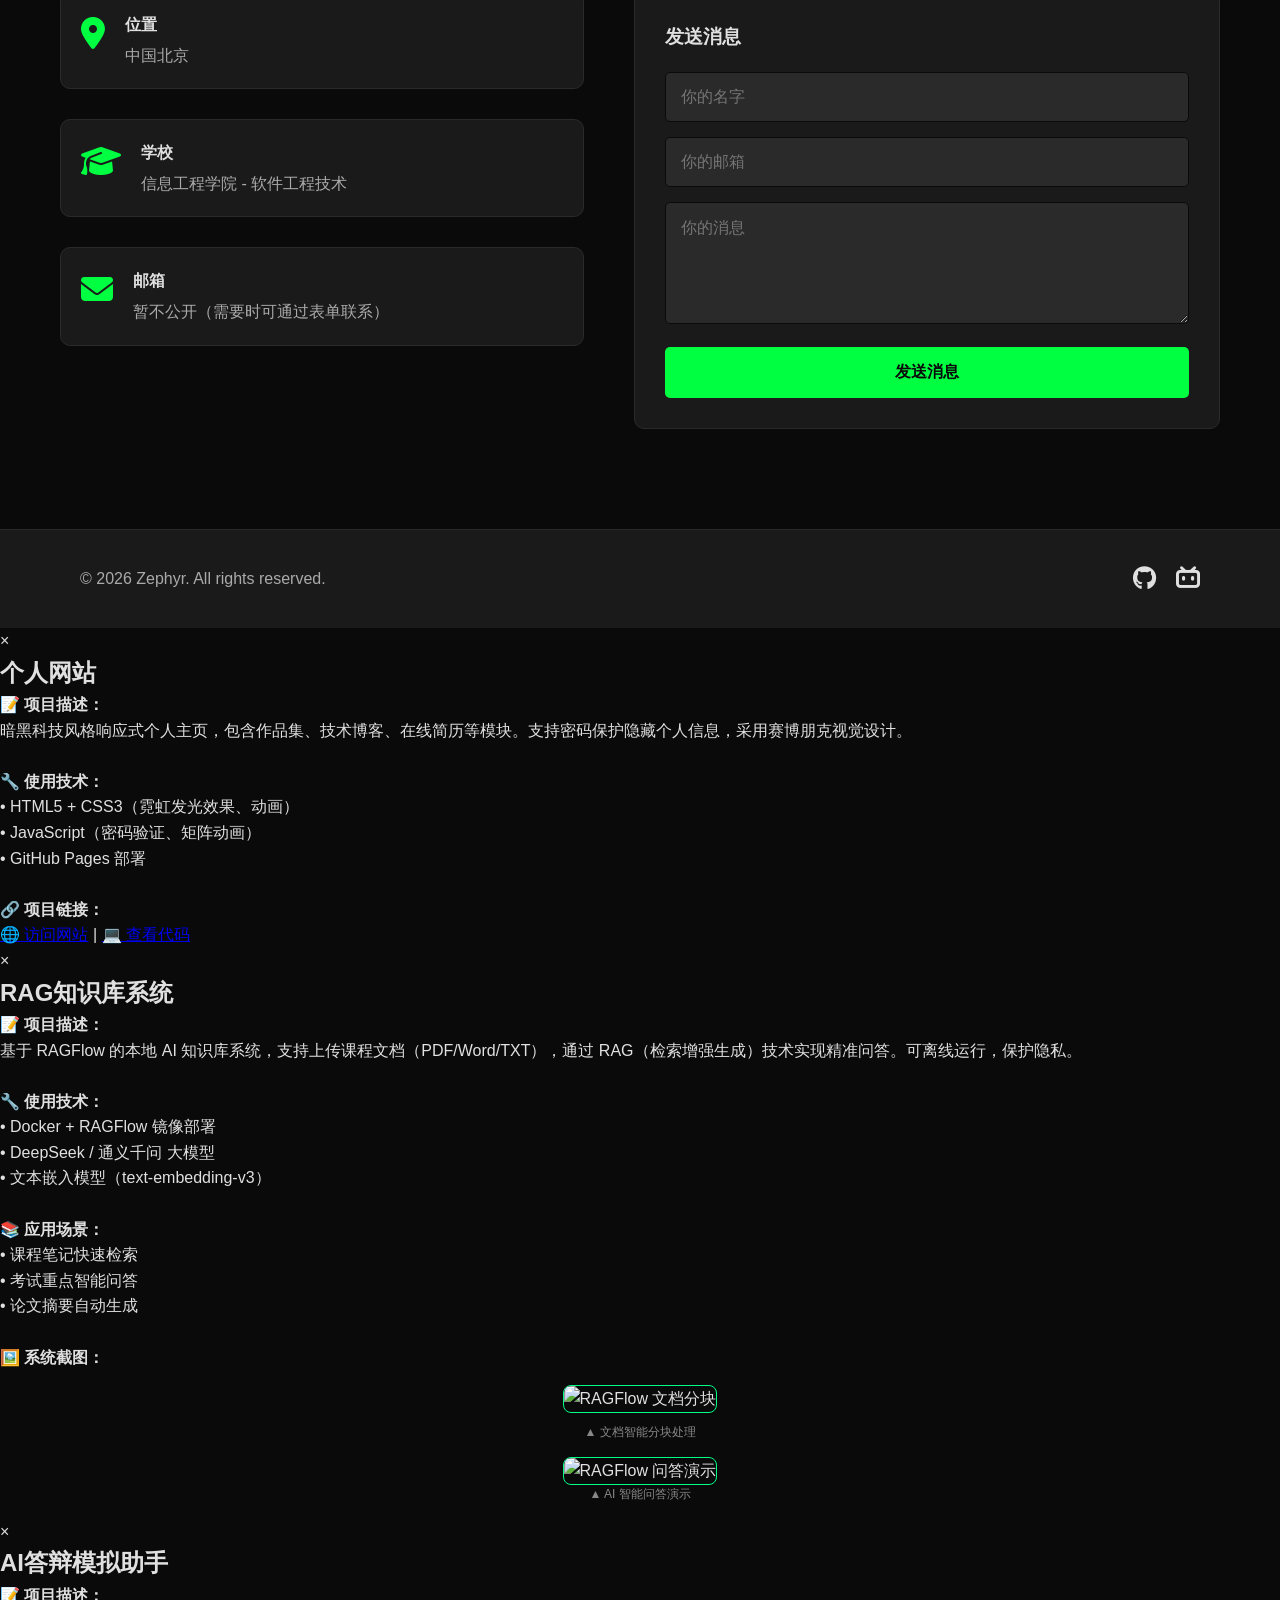
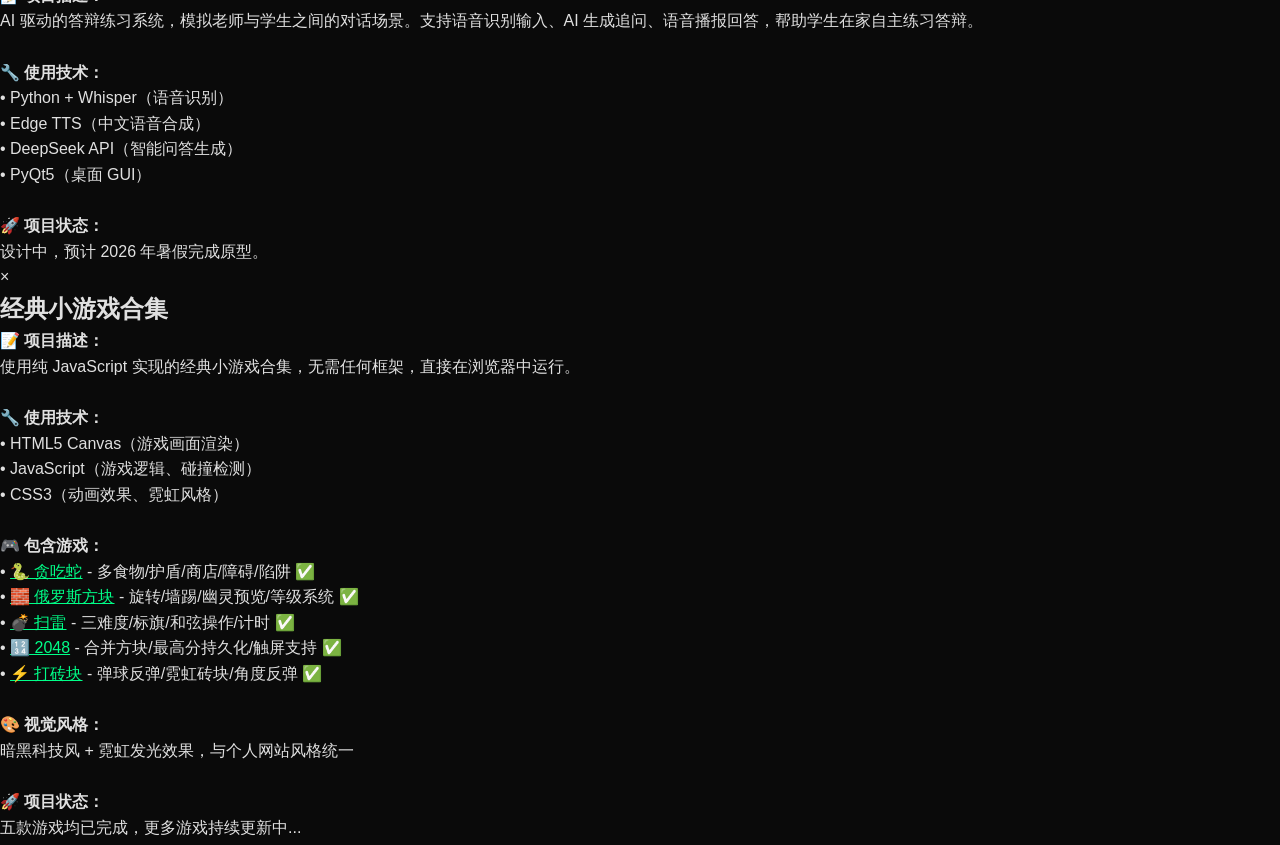
==== commit d81d10e1: "新增打砖块游戏 + 更新作品集" ====
--- a/index.html
+++ b/index.html
@@ -153,7 +153,7 @@
                             <span class="stat-label">年经验</span>
                         </div>
                         <div class="stat">
-                            <span class="stat-number" data-target="8">0</span>
+                            <span class="stat-number" data-target="9">0</span>
                             <span class="stat-label">完成项目</span>
                         </div>
                         <div class="stat">
@@ -296,6 +296,7 @@
                         <a href="tetris.html" class="portfolio-link" target="_blank" style="margin-left:10px;">🧱 俄罗斯方块</a>
                         <a href="minesweeper.html" class="portfolio-link" target="_blank" style="margin-left:10px;">💣 扫雷</a>
                         <a href="2048.html" class="portfolio-link" target="_blank" style="margin-left:10px;">🔢 2048</a>
+                        <a href="breakout.html" class="portfolio-link" target="_blank" style="margin-left:10px;">⚡ 打砖块</a>
                         <a href="javascript:void(0)" class="portfolio-link" onclick="openModal('modal4')" style="margin-left:10px;">查看详情 →</a>
                     </div>
                 </div>
@@ -484,12 +485,13 @@
                 <p>• <a href="tetris.html" target="_blank" style="color:#00ff88;">🧱 俄罗斯方块</a> - 旋转/墙踢/幽灵预览/等级系统 ✅</p>
                 <p>• <a href="minesweeper.html" target="_blank" style="color:#00ff88;">💣 扫雷</a> - 三难度/标旗/和弦操作/计时 ✅</p>
                 <p>• <a href="2048.html" target="_blank" style="color:#00ff88;">🔢 2048</a> - 合并方块/最高分持久化/触屏支持 ✅</p>
+                <p>• <a href="breakout.html" target="_blank" style="color:#00ff88;">⚡ 打砖块</a> - 弹球反弹/霓虹砖块/角度反弹 ✅</p>
                 <br>
                 <p><strong>🎨 视觉风格：</strong></p>
                 <p>暗黑科技风 + 霓虹发光效果，与个人网站风格统一</p>
                 <br>
                 <p><strong>🚀 项目状态：</strong></p>
-                <p>四款游戏均已完成，更多游戏持续更新中...</p>
+                <p>五款游戏均已完成，更多游戏持续更新中...</p>
             </div>
         </div>
     </div>
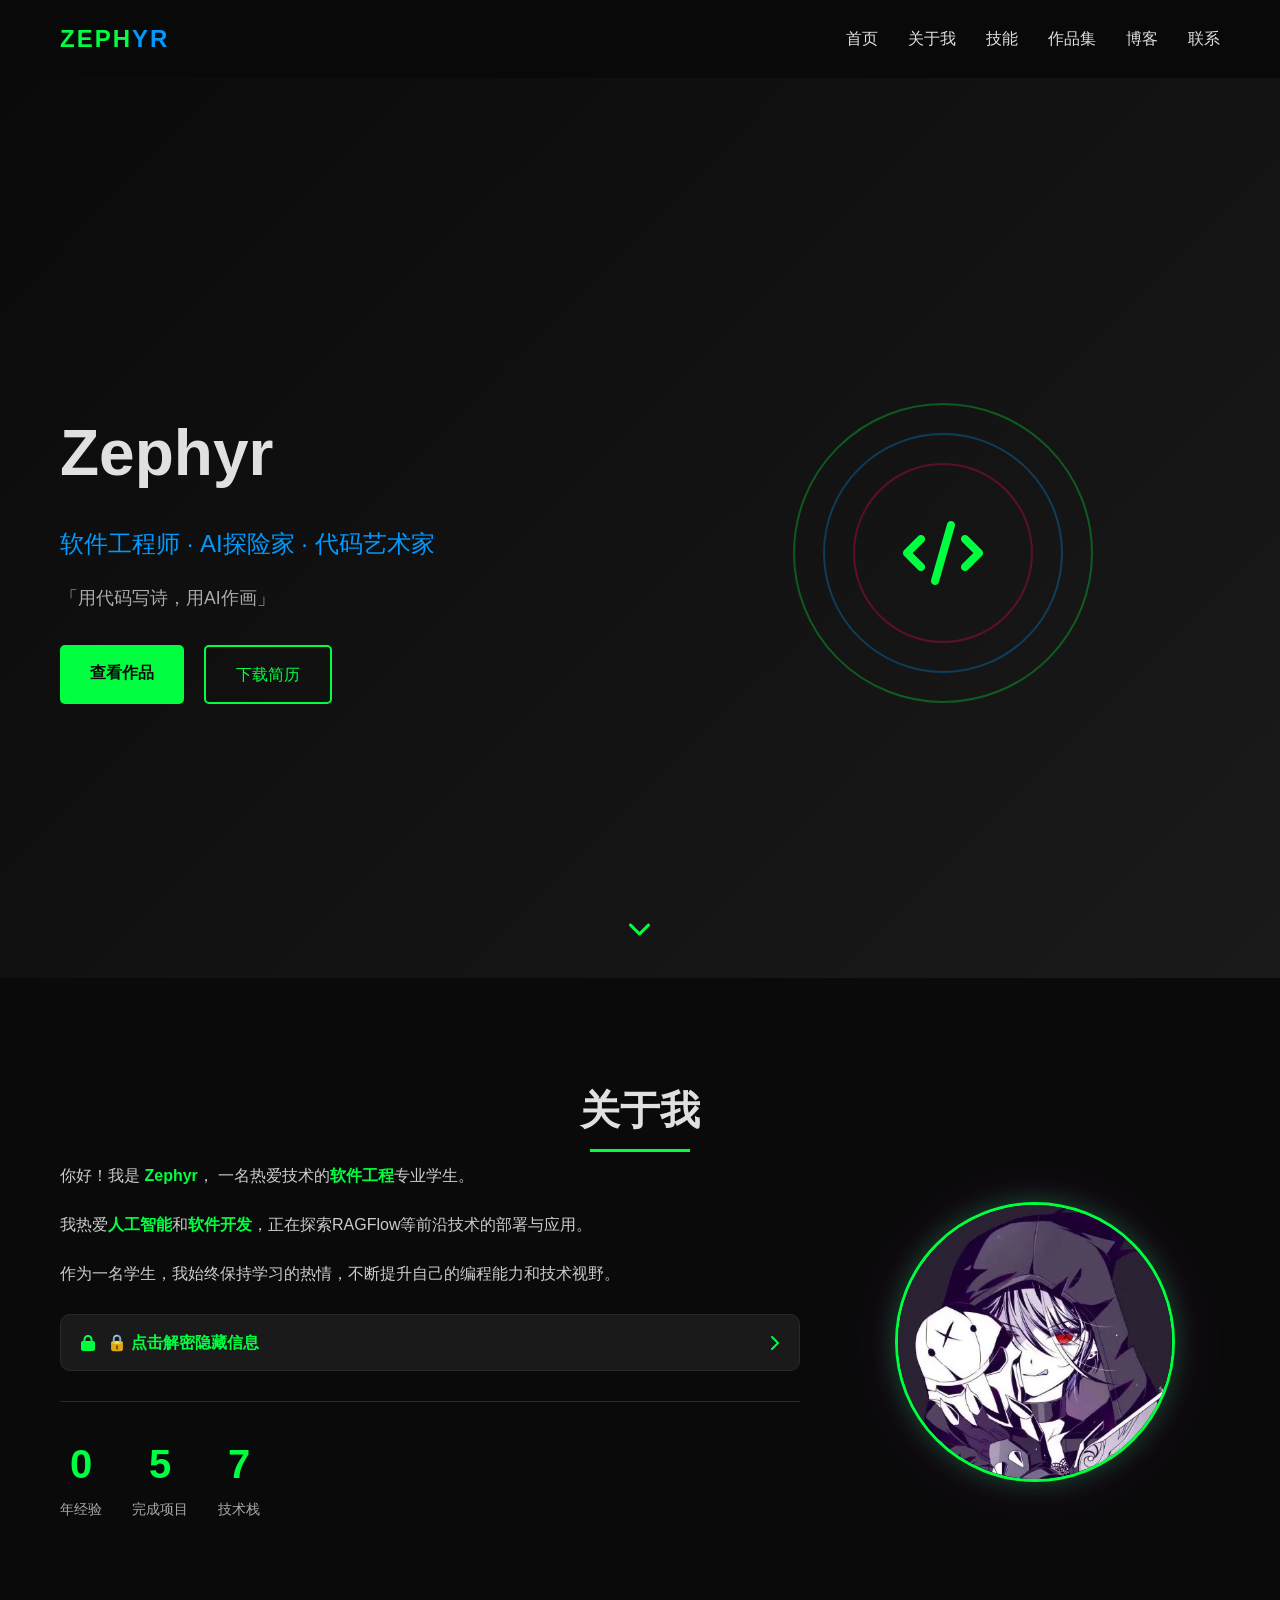
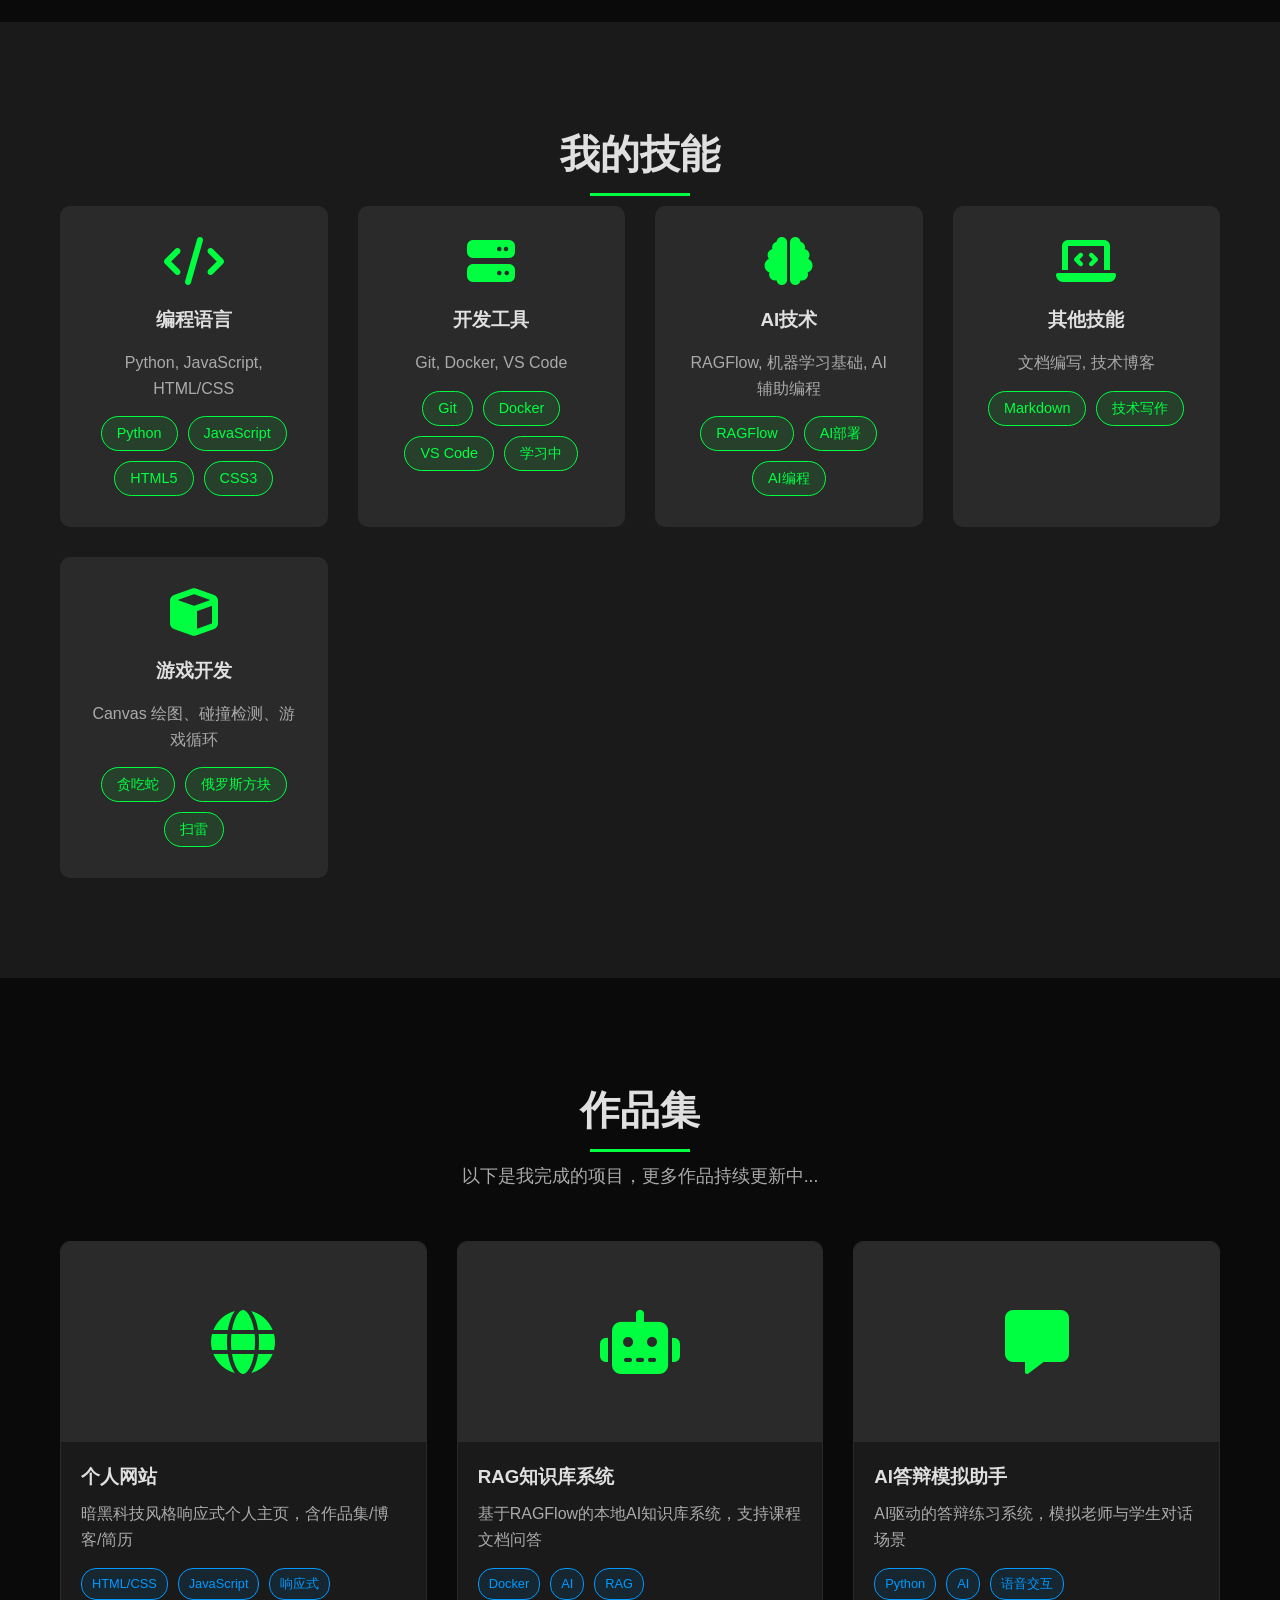
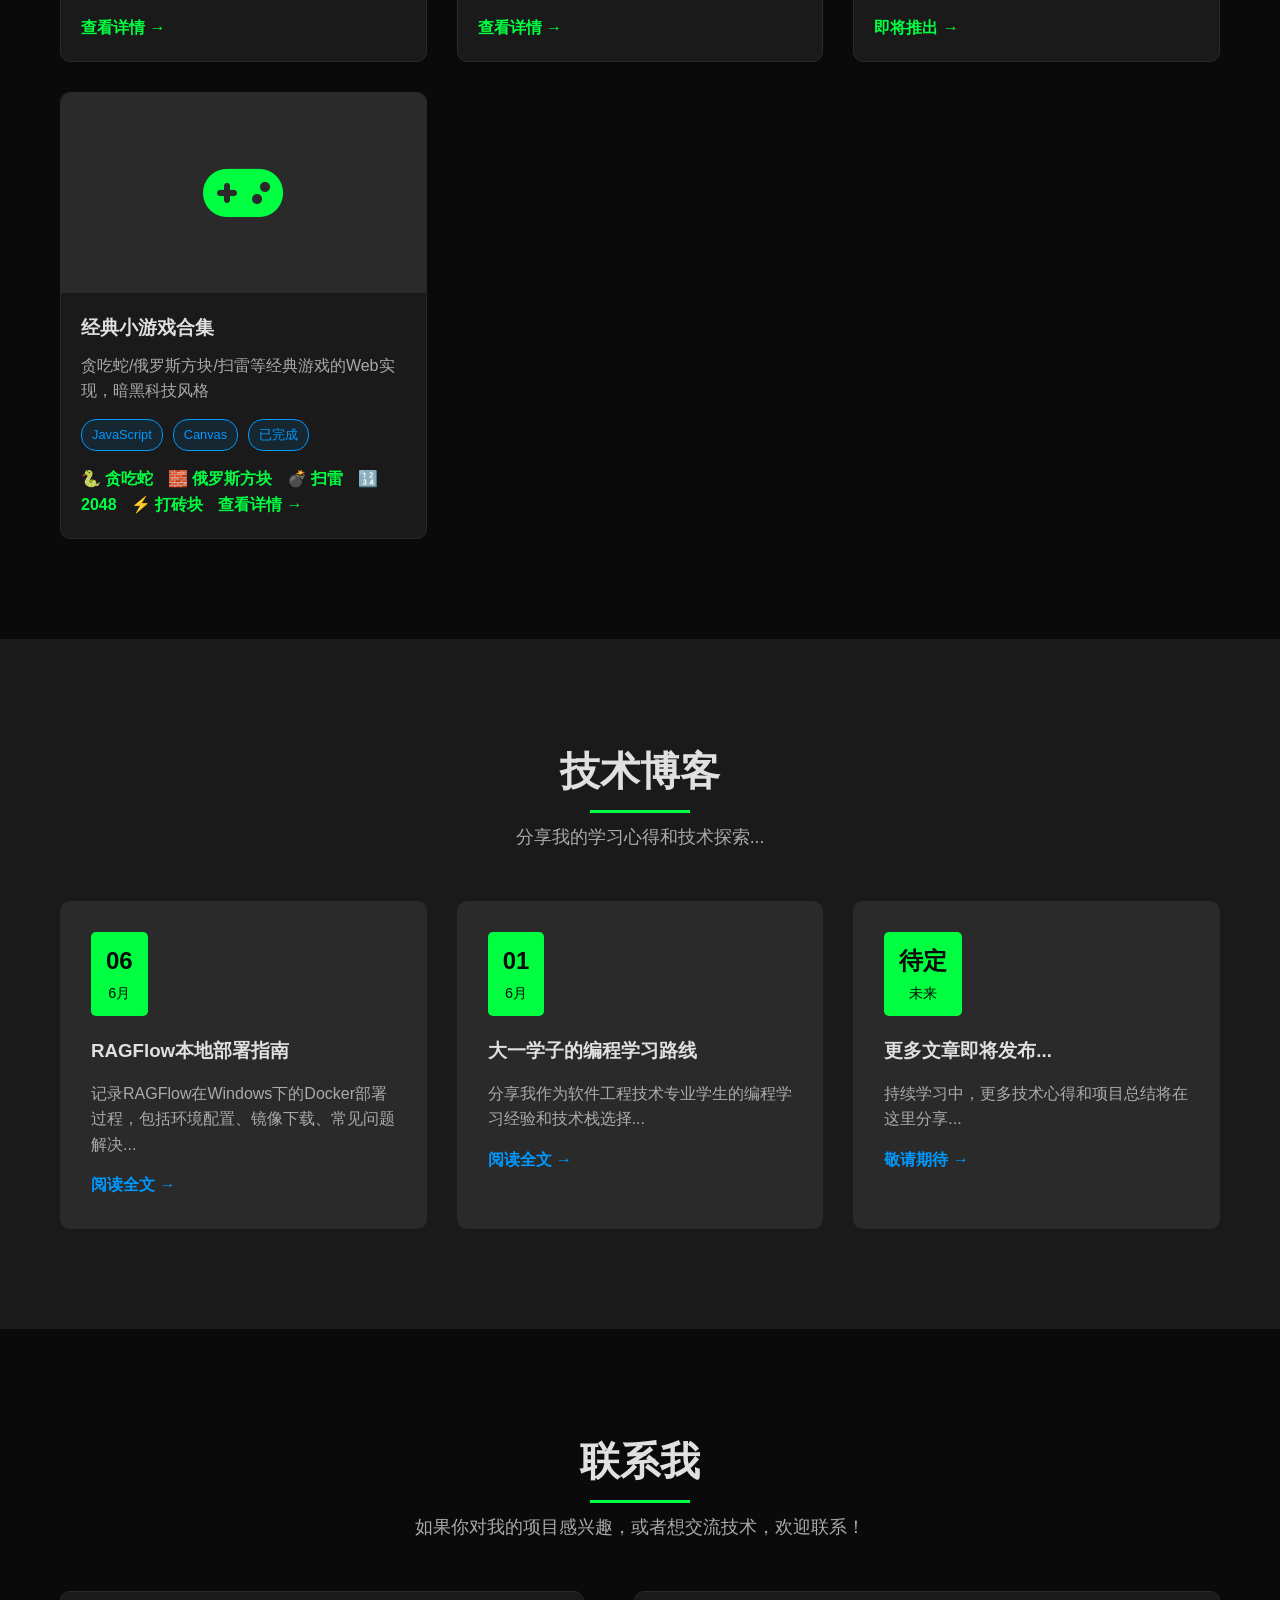
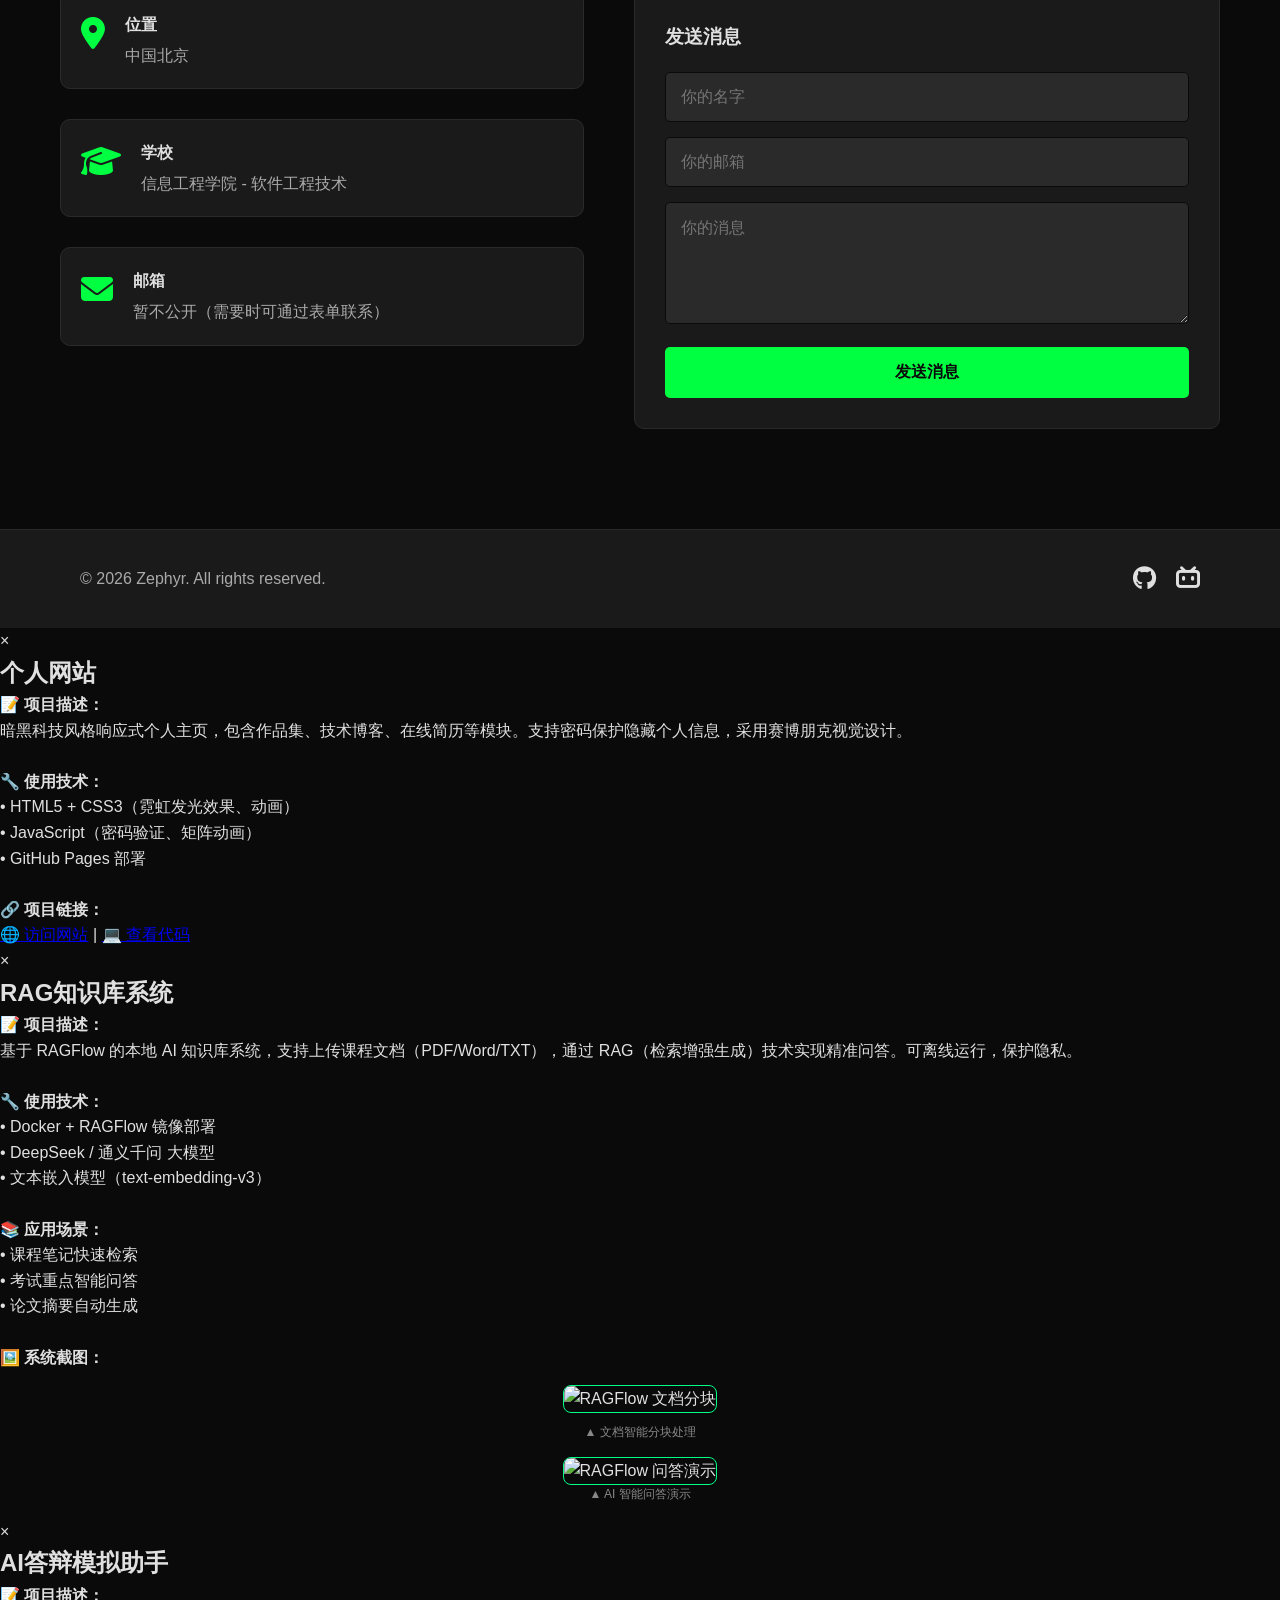
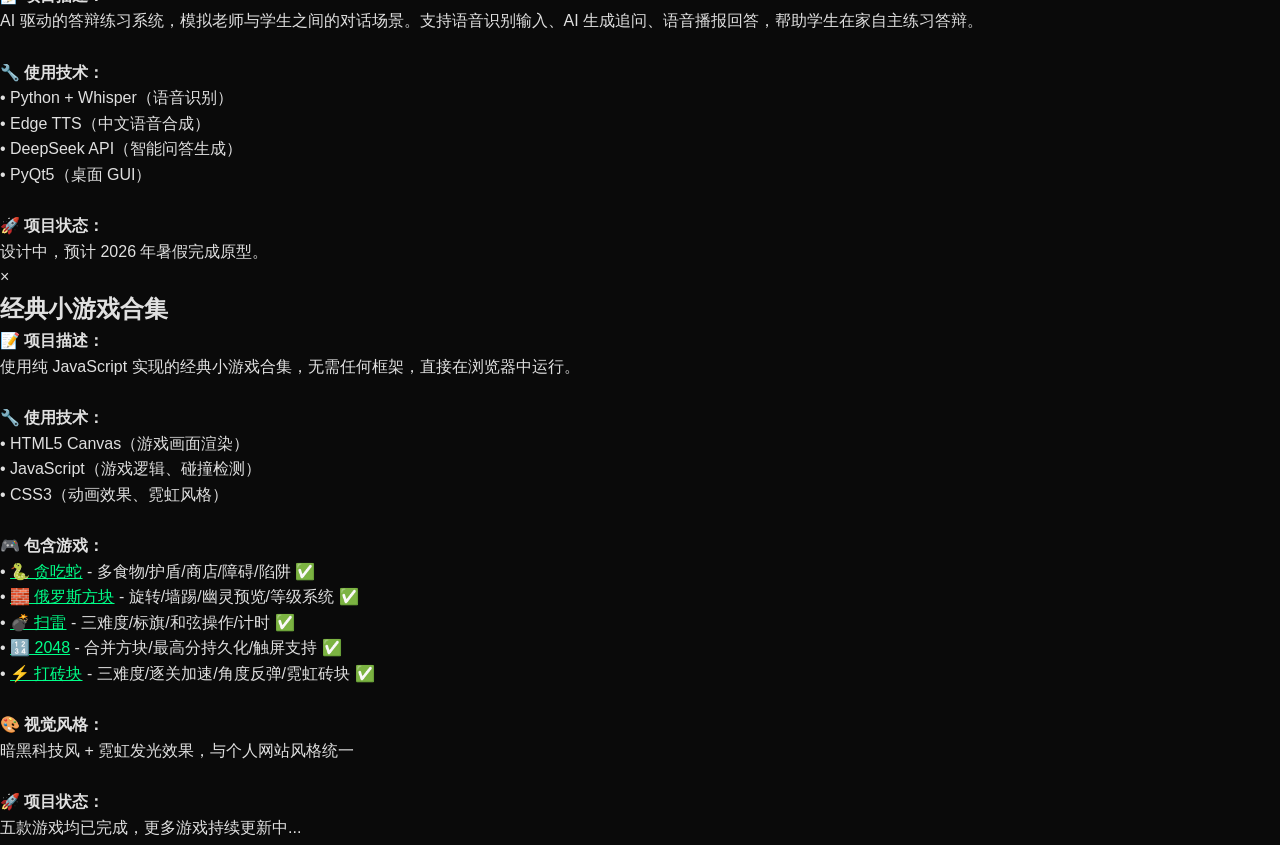
==== commit 2b8a8e71: "打砖块优化: 三难度+逐关加速机制" ====
--- a/index.html
+++ b/index.html
@@ -485,7 +485,7 @@
                 <p>• <a href="tetris.html" target="_blank" style="color:#00ff88;">🧱 俄罗斯方块</a> - 旋转/墙踢/幽灵预览/等级系统 ✅</p>
                 <p>• <a href="minesweeper.html" target="_blank" style="color:#00ff88;">💣 扫雷</a> - 三难度/标旗/和弦操作/计时 ✅</p>
                 <p>• <a href="2048.html" target="_blank" style="color:#00ff88;">🔢 2048</a> - 合并方块/最高分持久化/触屏支持 ✅</p>
-                <p>• <a href="breakout.html" target="_blank" style="color:#00ff88;">⚡ 打砖块</a> - 弹球反弹/霓虹砖块/角度反弹 ✅</p>
+                <p>• <a href="breakout.html" target="_blank" style="color:#00ff88;">⚡ 打砖块</a> - 三难度/逐关加速/角度反弹/霓虹砖块 ✅</p>
                 <br>
                 <p><strong>🎨 视觉风格：</strong></p>
                 <p>暗黑科技风 + 霓虹发光效果，与个人网站风格统一</p>
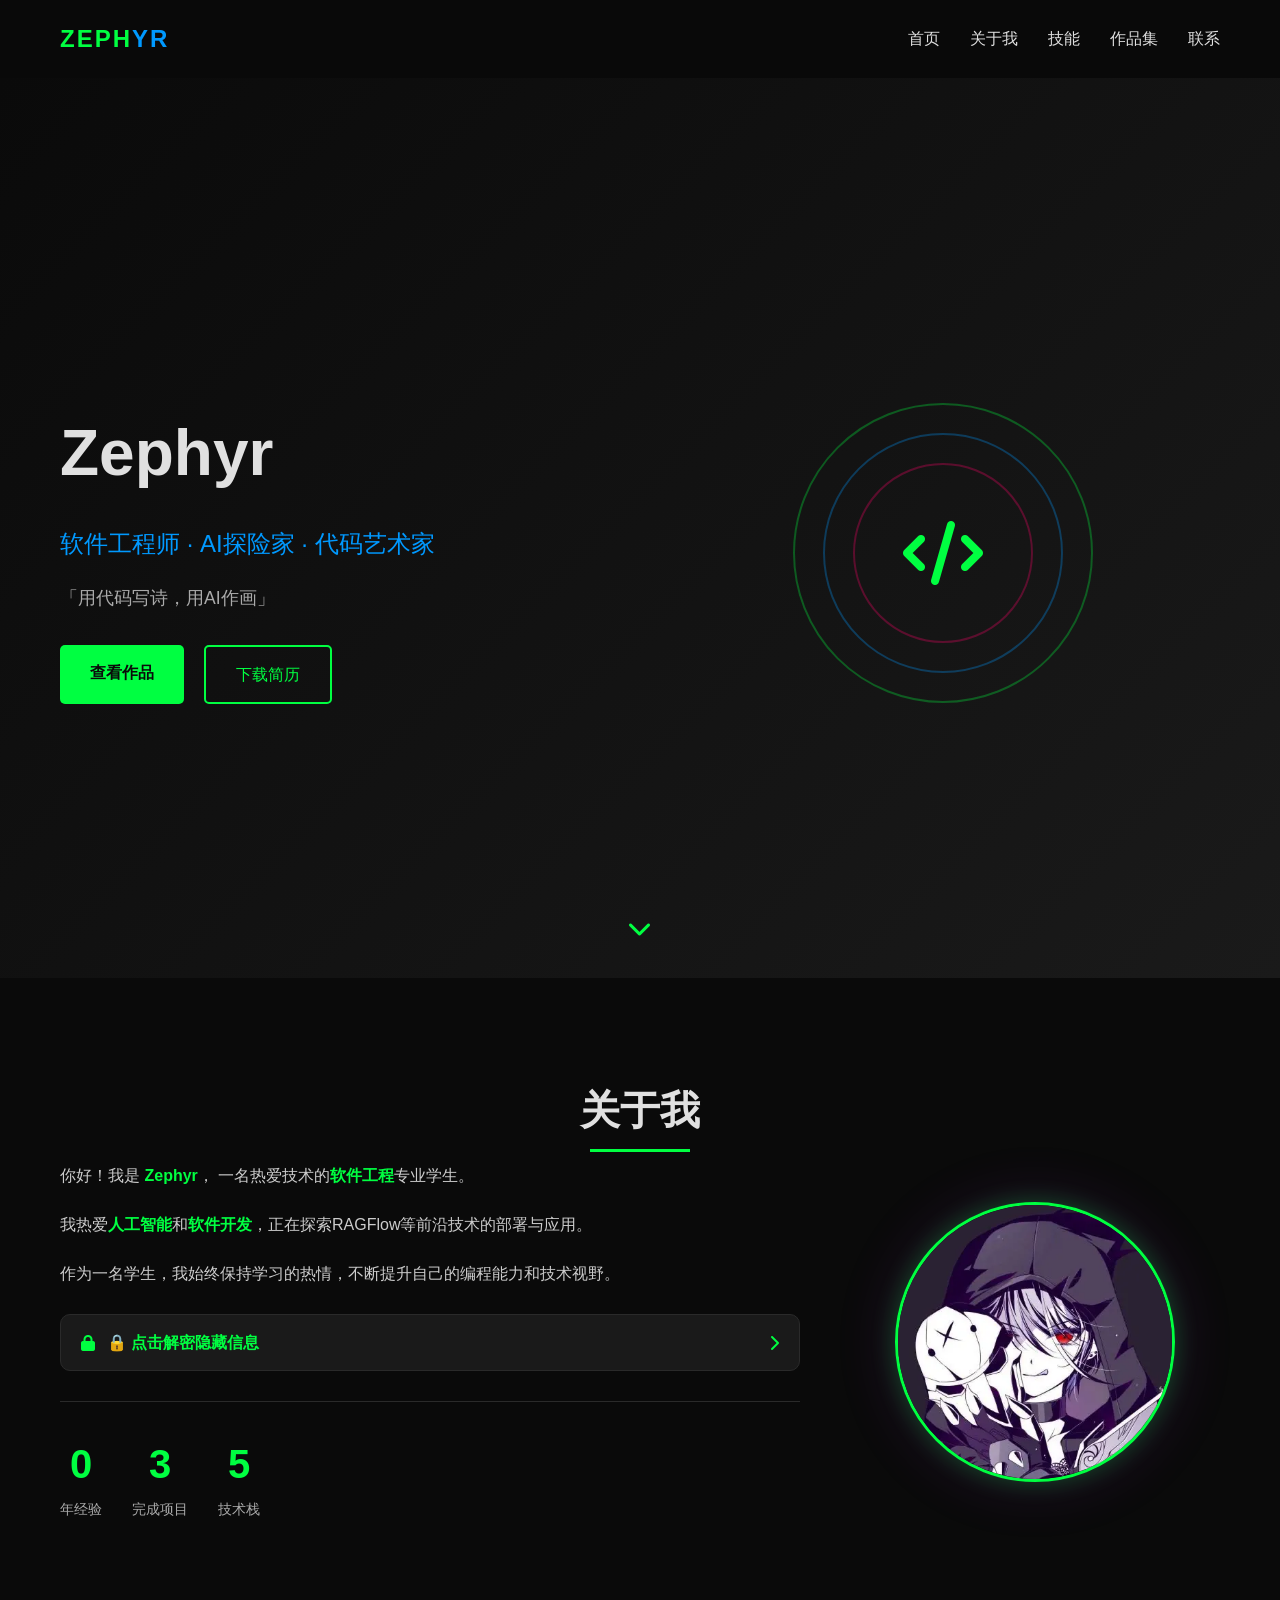
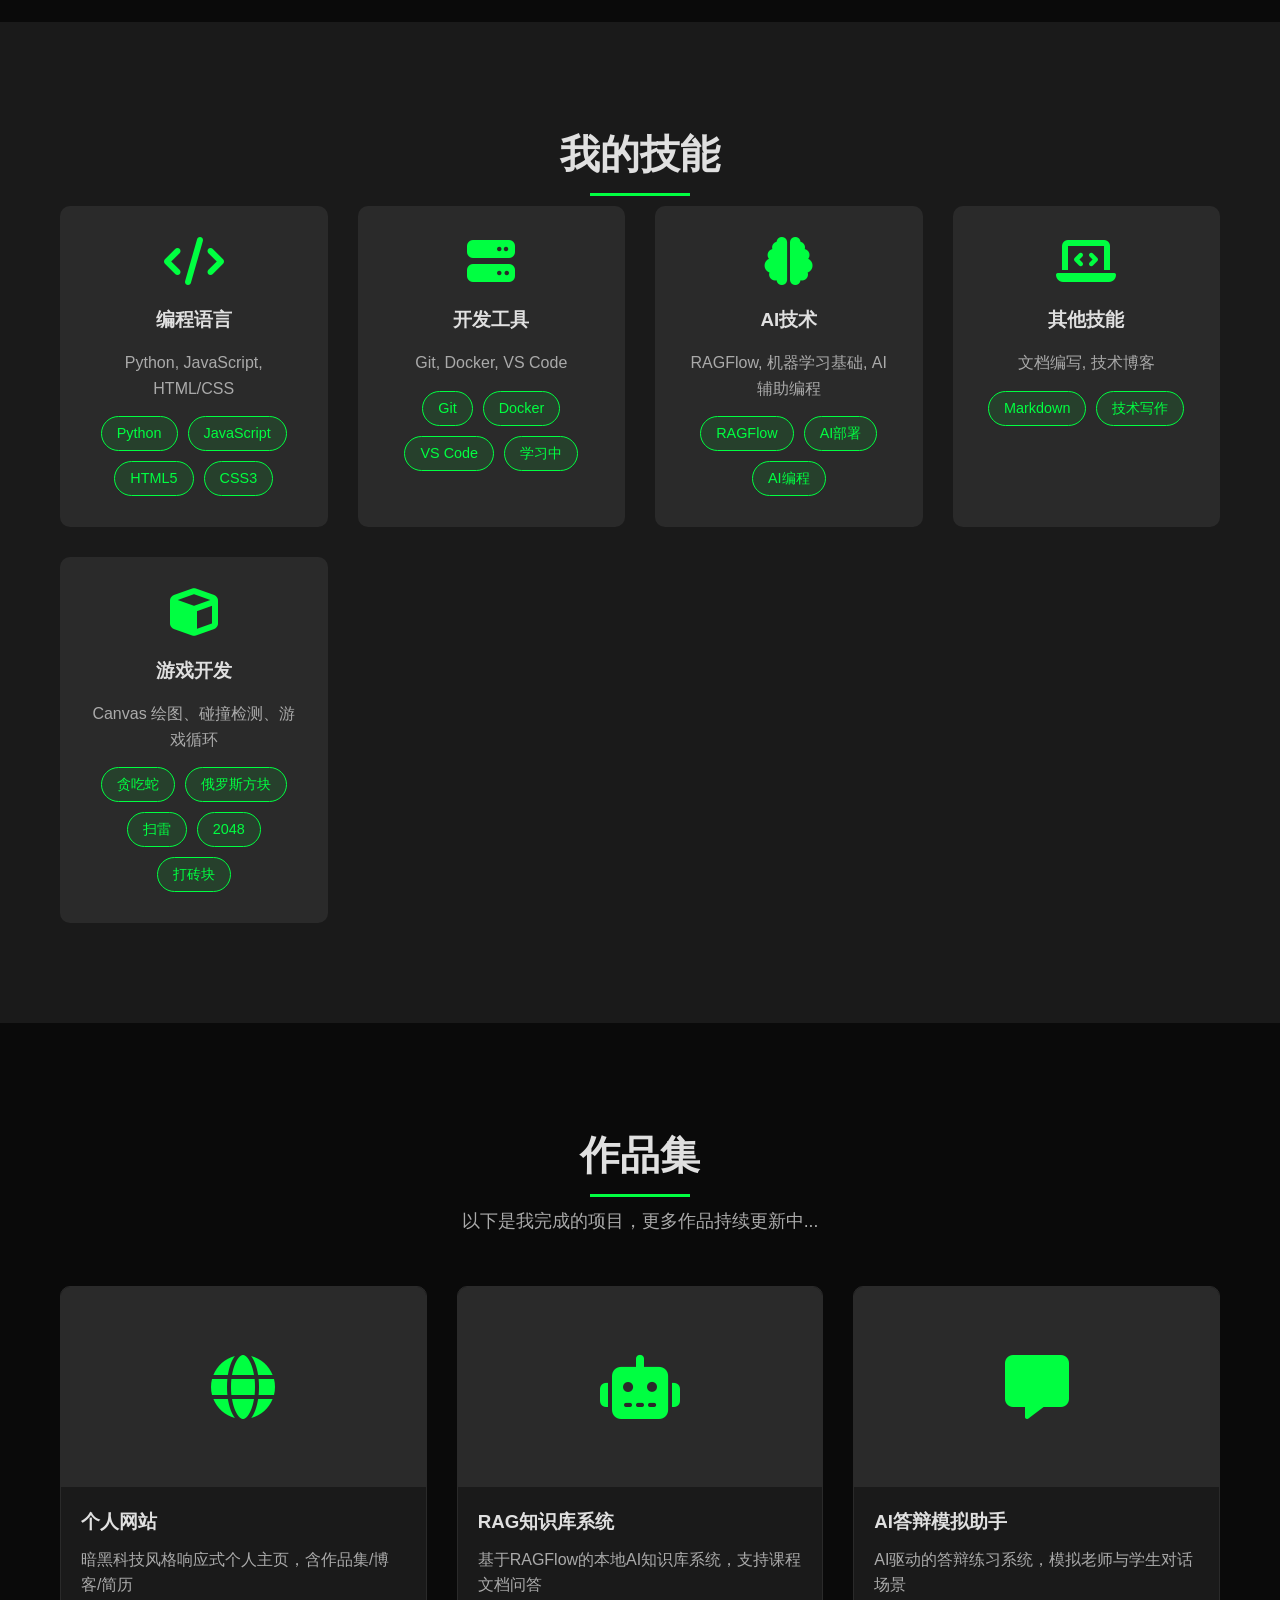
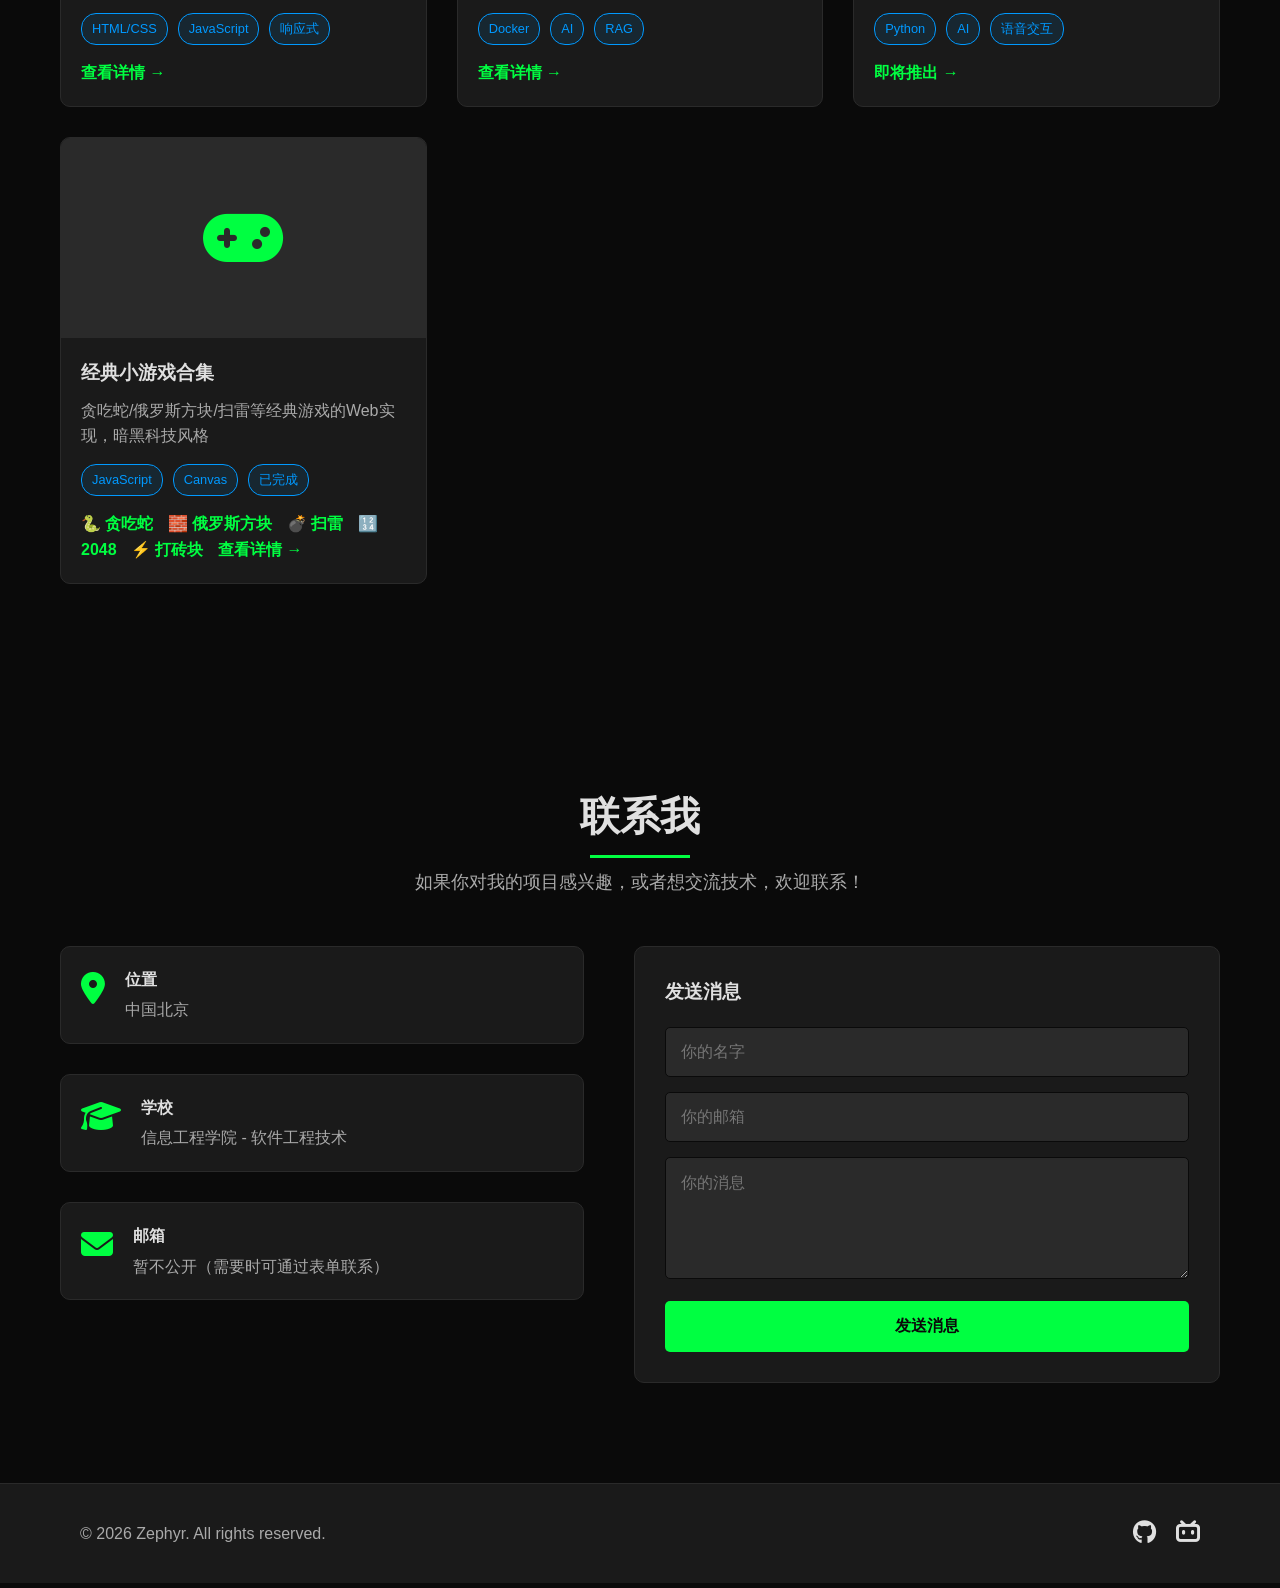
==== commit 73a0d1d9: "完善网站：更新技能栏游戏列表，移除博客板块" ====
--- a/index.html
+++ b/index.html
@@ -17,7 +17,7 @@
                 <li><a href="#about">关于我</a></li>
                 <li><a href="#skills">技能</a></li>
                 <li><a href="#portfolio">作品集</a></li>
-                <li><a href="#blog">博客</a></li>
+
                 <li><a href="#contact">联系</a></li>
             </ul>
             <div class="menu-toggle">
@@ -153,7 +153,7 @@
                             <span class="stat-label">年经验</span>
                         </div>
                         <div class="stat">
-                            <span class="stat-number" data-target="9">0</span>
+                            <span class="stat-number" data-target="8">0</span>
                             <span class="stat-label">完成项目</span>
                         </div>
                         <div class="stat">
@@ -223,6 +223,8 @@
                         <span>贪吃蛇</span>
                         <span>俄罗斯方块</span>
                         <span>扫雷</span>
+                        <span>2048</span>
+                        <span>打砖块</span>
                     </div>
                 </div>
             </div>
@@ -304,42 +306,7 @@
         </div>
     </section>
 
-    <!-- 博客 -->
-    <section id="blog" class="section section-dark">
-        <div class="container">
-            <h2 class="section-title">技术博客</h2>
-            <p class="section-subtitle">分享我的学习心得和技术探索...</p>
-            <div class="blog-grid">
-                <article class="blog-card">
-                    <div class="blog-date">
-                        <span class="day">06</span>
-                        <span class="month">6月</span>
-                    </div>
-                    <h3>RAGFlow本地部署指南</h3>
-                    <p>记录RAGFlow在Windows下的Docker部署过程，包括环境配置、镜像下载、常见问题解决...</p>
-                    <a href="#" class="blog-link">阅读全文 →</a>
-                </article>
-                <article class="blog-card">
-                    <div class="blog-date">
-                        <span class="day">01</span>
-                        <span class="month">6月</span>
-                    </div>
-                    <h3>大一学子的编程学习路线</h3>
-                    <p>分享我作为软件工程技术专业学生的编程学习经验和技术栈选择...</p>
-                    <a href="#" class="blog-link">阅读全文 →</a>
-                </article>
-                <article class="blog-card">
-                    <div class="blog-date">
-                        <span class="day">待定</span>
-                        <span class="month">未来</span>
-                    </div>
-                    <h3>更多文章即将发布...</h3>
-                    <p>持续学习中，更多技术心得和项目总结将在这里分享...</p>
-                    <a href="#" class="blog-link">敬请期待 →</a>
-                </article>
-            </div>
-        </div>
-    </section>
+
 
     <!-- 联系 -->
     <section id="contact" class="section">
--- a/style.css
+++ b/style.css
@@ -1008,4 +1008,103 @@
 .fade-in.visible {
     opacity: 1;
     transform: translateY(0);
+}
+
+/* ===== 弹窗样式 ===== */
+.modal {
+    display: none;
+    position: fixed;
+    z-index: 1000;
+    left: 0;
+    top: 0;
+    width: 100%;
+    height: 100%;
+    overflow: auto;
+    background-color: rgba(0, 0, 0, 0.85);
+    backdrop-filter: blur(5px);
+    animation: fadeIn 0.3s ease;
+}
+
+.modal.active {
+    display: flex;
+    align-items: center;
+    justify-content: center;
+}
+
+.modal-content {
+    background: linear-gradient(135deg, #1a1f2e 0%, #0a0e17 100%);
+    margin: auto;
+    padding: 40px;
+    border: 1px solid var(--primary-color);
+    border-radius: 16px;
+    width: 90%;
+    max-width: 600px;
+    position: relative;
+    box-shadow: 0 0 30px rgba(0, 255, 136, 0.3);
+    animation: slideIn 0.3s ease;
+}
+
+.modal-close {
+    color: var(--primary-color);
+    position: absolute;
+    top: 15px;
+    right: 20px;
+    font-size: 32px;
+    font-weight: bold;
+    cursor: pointer;
+    transition: all 0.3s;
+}
+
+.modal-close:hover {
+    color: var(--secondary-color);
+    transform: scale(1.2);
+}
+
+.modal-content h2 {
+    color: var(--primary-color);
+    font-size: 28px;
+    margin-bottom: 20px;
+    text-shadow: 0 0 10px var(--primary-color);
+}
+
+.modal-body {
+    color: #e0e0e0;
+    line-height: 1.8;
+}
+
+.modal-body p {
+    margin: 8px 0;
+}
+
+.modal-body a {
+    color: var(--primary-color);
+    text-decoration: none;
+    transition: all 0.3s;
+}
+
+.modal-body a:hover {
+    color: var(--secondary-color);
+    text-shadow: 0 0 10px var(--secondary-color);
+}
+
+@keyframes fadeIn {
+    from { opacity: 0; }
+    to { opacity: 1; }
+}
+
+@keyframes slideIn {
+    from { transform: translateY(-50px); opacity: 0; }
+    to { transform: translateY(0); opacity: 1; }
+}
+
+/* 响应式 */
+@media (max-width: 768px) {
+    .modal-content {
+        padding: 25px;
+        margin: 20px;
+    }
+    
+    .modal-content h2 {
+        font-size: 22px;
+    }
 }
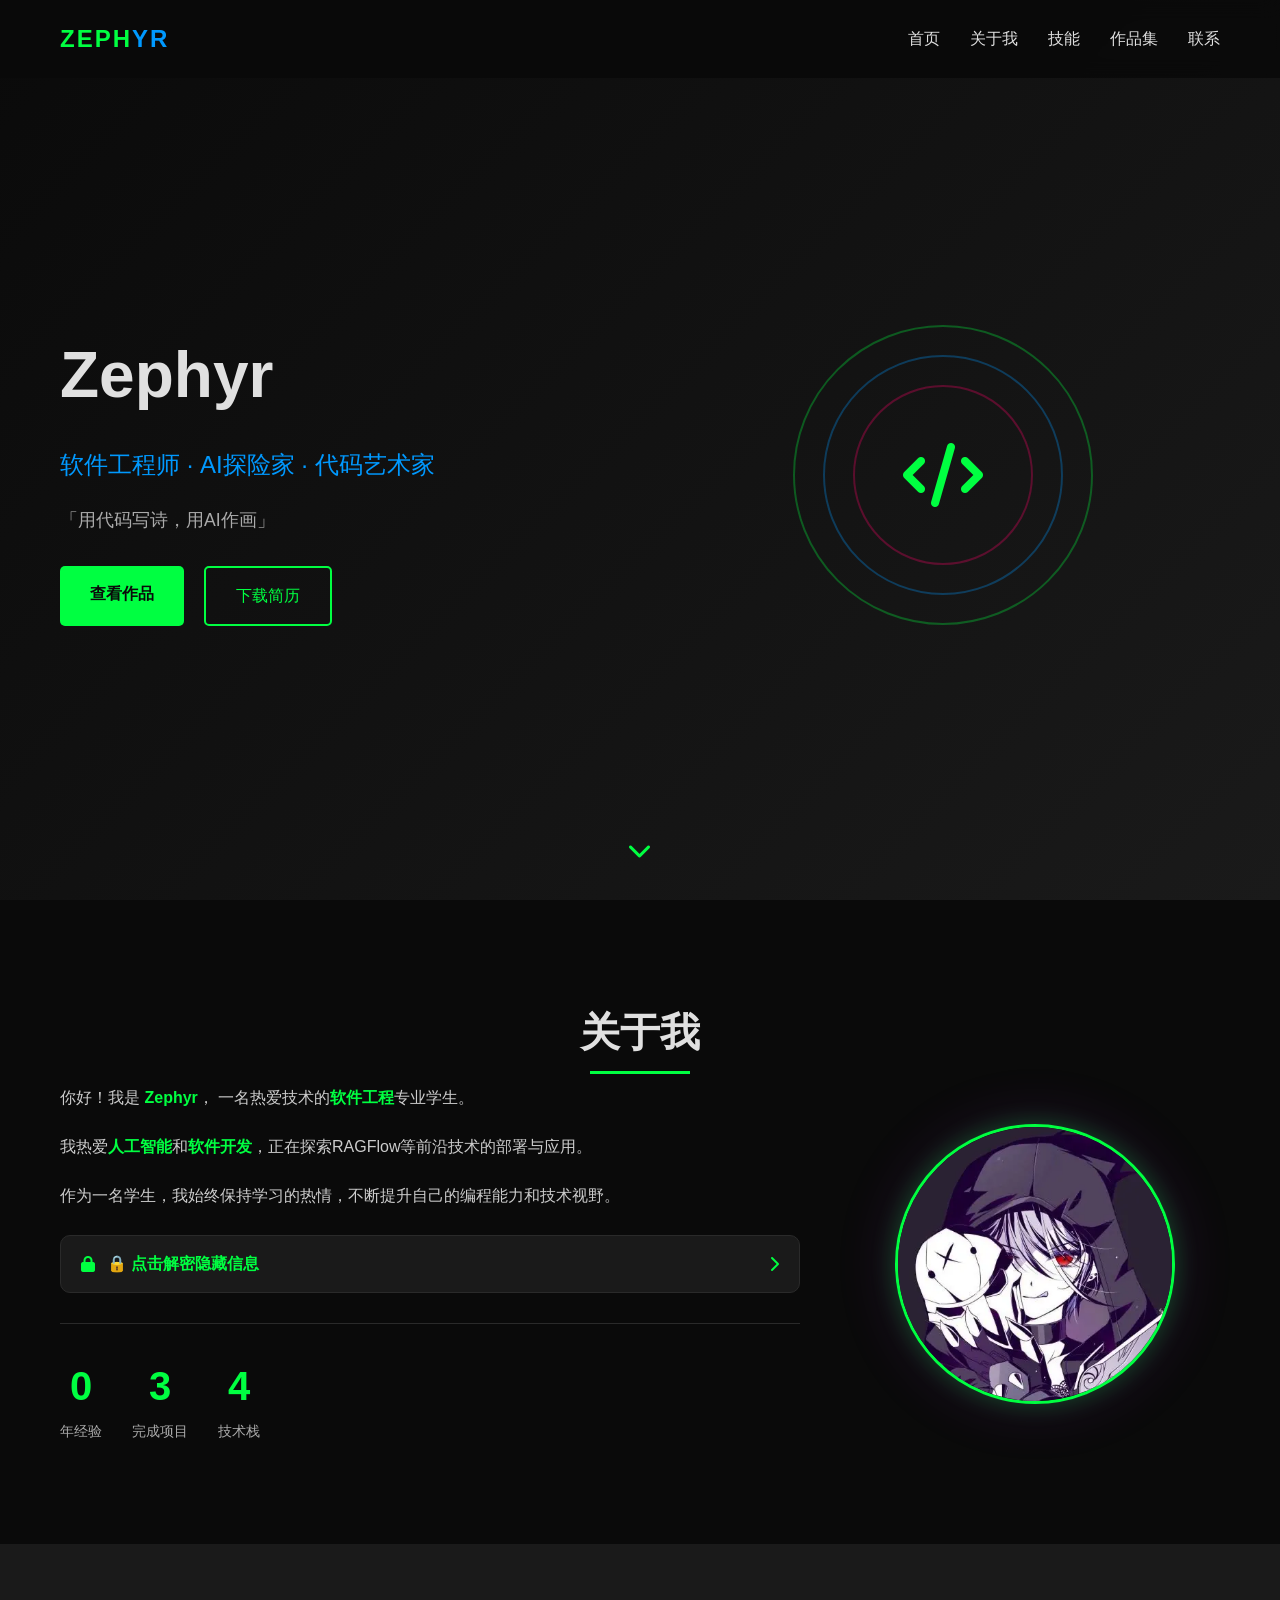
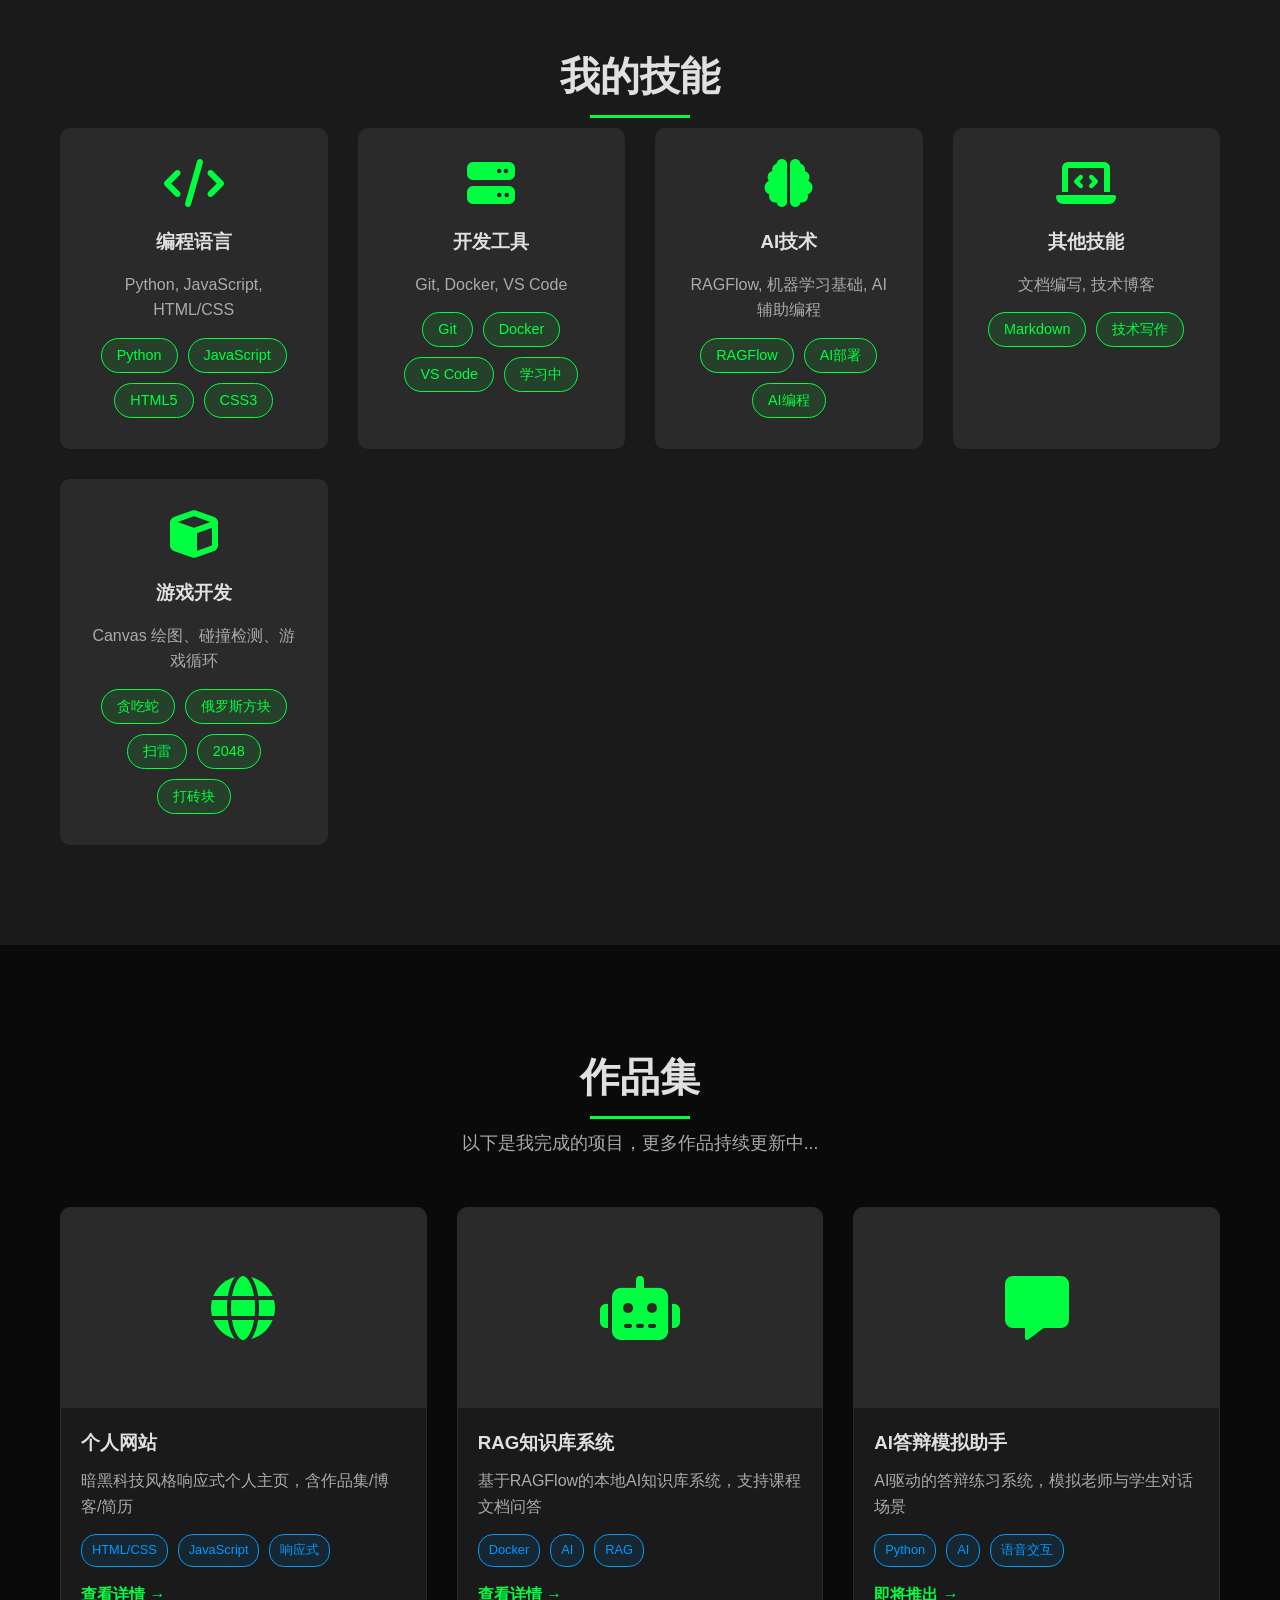
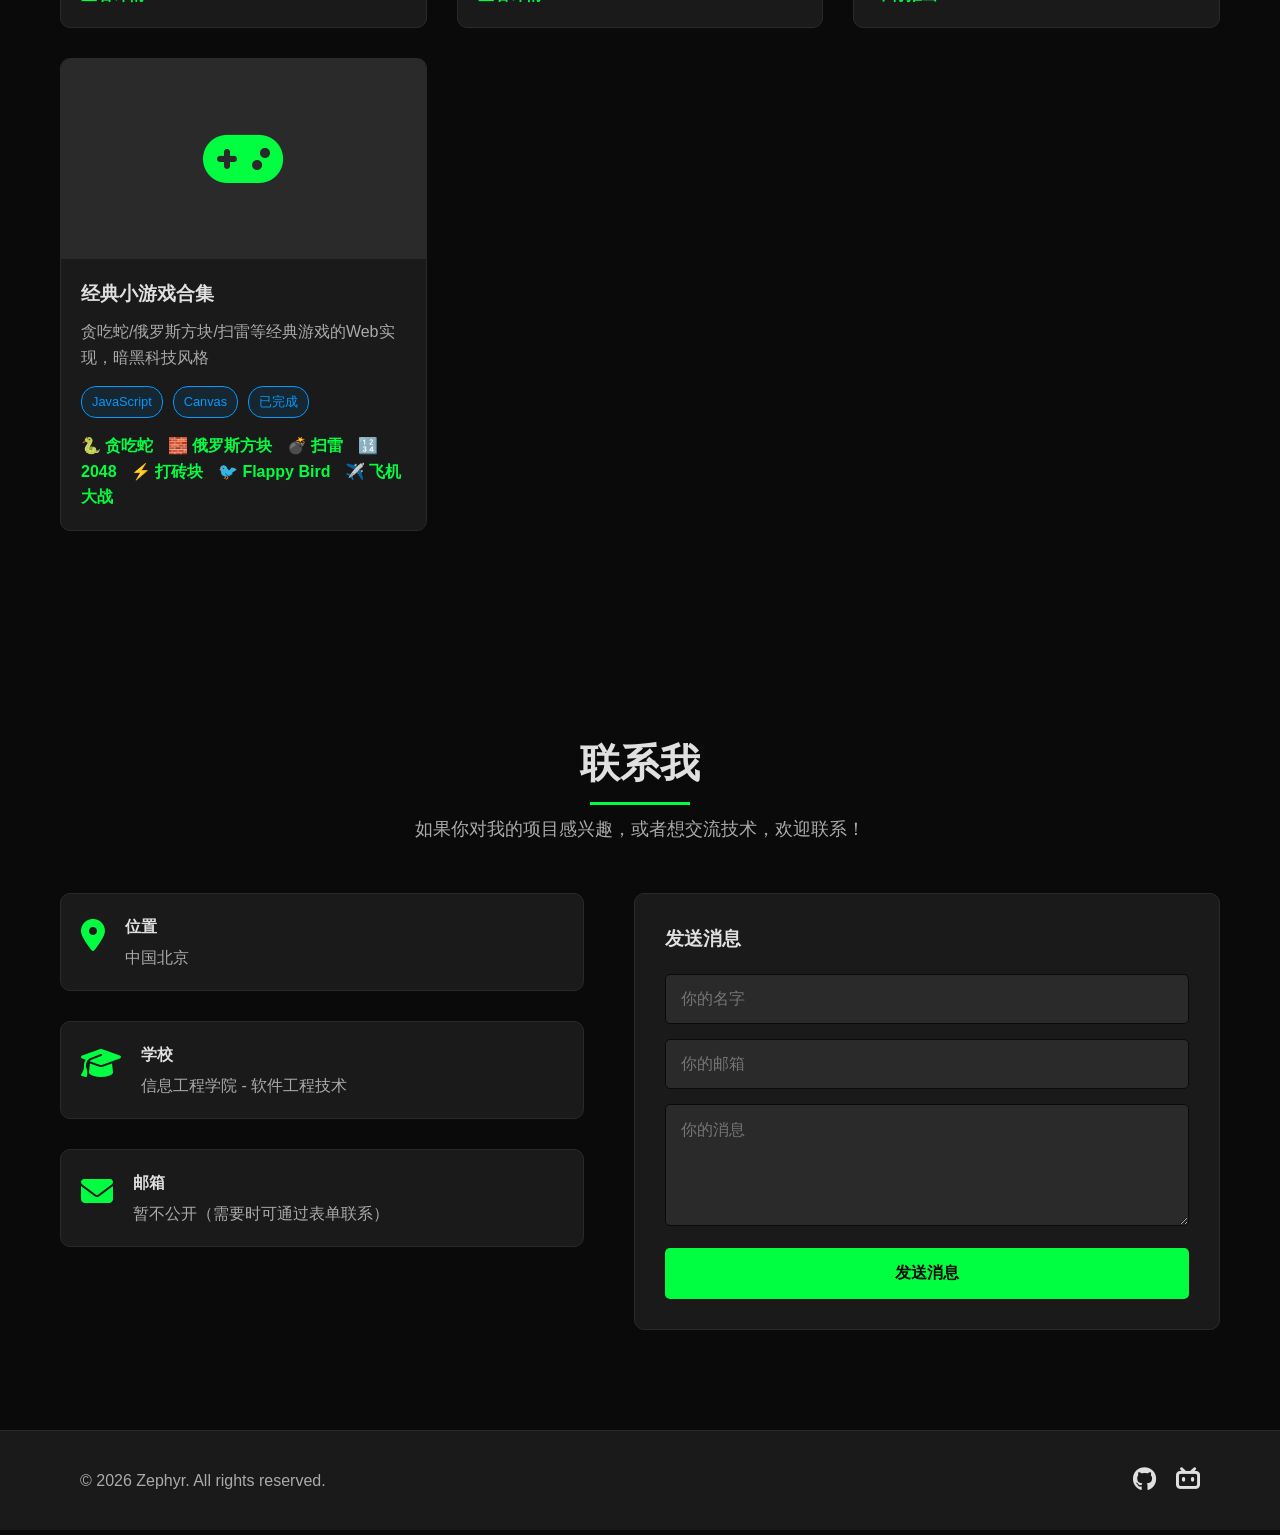
==== commit 0706b390: "update portfolio: add flappy bird and plane shooter" ====
--- a/index.html
+++ b/index.html
@@ -299,7 +299,8 @@
                         <a href="minesweeper.html" class="portfolio-link" target="_blank" style="margin-left:10px;">💣 扫雷</a>
                         <a href="2048.html" class="portfolio-link" target="_blank" style="margin-left:10px;">🔢 2048</a>
                         <a href="breakout.html" class="portfolio-link" target="_blank" style="margin-left:10px;">⚡ 打砖块</a>
-                        <a href="javascript:void(0)" class="portfolio-link" onclick="openModal('modal4')" style="margin-left:10px;">查看详情 →</a>
+                        <a href="flappy.html" class="portfolio-link" target="_blank" style="margin-left:10px;">🐦 Flappy Bird</a>
+                        <a href="plane.html" class="portfolio-link" target="_blank" style="margin-left:10px;">✈️ 飞机大战</a>
                     </div>
                 </div>
             </div>
@@ -453,12 +454,14 @@
                 <p>• <a href="minesweeper.html" target="_blank" style="color:#00ff88;">💣 扫雷</a> - 三难度/标旗/和弦操作/计时 ✅</p>
                 <p>• <a href="2048.html" target="_blank" style="color:#00ff88;">🔢 2048</a> - 合并方块/最高分持久化/触屏支持 ✅</p>
                 <p>• <a href="breakout.html" target="_blank" style="color:#00ff88;">⚡ 打砖块</a> - 三难度/逐关加速/角度反弹/霓虹砖块 ✅</p>
+                <p>• <a href="flappy.html" target="_blank" style="color:#00ff88;">🐦 Flappy Bird</a> - 鼠标跟随控制/音效/粒子效果 ✅</p>
+                <p>• <a href="plane.html" target="_blank" style="color:#00ff88;">✈️ 飞机大战</a> - 自动射击/敌机波次/难度递进 ✅</p>
                 <br>
                 <p><strong>🎨 视觉风格：</strong></p>
                 <p>暗黑科技风 + 霓虹发光效果，与个人网站风格统一</p>
                 <br>
                 <p><strong>🚀 项目状态：</strong></p>
-                <p>五款游戏均已完成，更多游戏持续更新中...</p>
+                <p>七款游戏均已完成，更多游戏持续更新中...</p>
             </div>
         </div>
     </div>
--- a/style.css
+++ b/style.css
@@ -31,7 +31,7 @@
 
 /* 导航栏 */
 #navbar {
-    position: fiixed;
+    position: fixed;
     top: 0;
     width: 100%;
     background: rgba(10, 10, 10, 0.95);
@@ -943,7 +943,7 @@
     color: var(--primary);
 }
 
-/* 响应式 */
+/* ===== 响应式（全面改善手机适配） ===== */
 @media (max-width: 768px) {
     .menu-toggle {
         display: block;
@@ -951,51 +951,125 @@
 
     .nav-links {
         position: fixed;
-        top: 70px;
+        top: 0;
         right: -100%;
-        width: 100%;
-        height: calc(100vh - 70px);
+        width: 80%;
+        max-width: 320px;
+        height: 100vh;
         background: rgba(10, 10, 10, 0.98);
+        backdrop-filter: blur(20px);
+        -webkit-backdrop-filter: blur(20px);
         flex-direction: column;
-        padding: 50px;
-        transition: right 0.3s;
+        padding: 90px 30px 30px;
+        transition: right 0.35s cubic-bezier(0.4, 0, 0.2, 1);
+        box-shadow: -5px 0 30px rgba(0,0,0,0.5);
+        border-left: 1px solid rgba(0,255,65,0.15);
+        z-index: 999;
     }
 
     .nav-links.active {
         right: 0;
     }
 
-    .hero-content {
-        flex-direction: column;
-        text-align: center;
+    .nav-links li {
+        opacity: 0;
+        transform: translateX(30px);
+        transition: all 0.3s ease;
     }
 
-    .hero-text h1 {
-        font-size: 2.5rem;
+    .nav-links.active li {
+        opacity: 1;
+        transform: translateX(0);
     }
 
-    .hero-buttons {
-        justify-content: center;
+    .nav-links.active li:nth-child(1) { transition-delay: 0.08s; }
+    .nav-links.active li:nth-child(2) { transition-delay: 0.14s; }
+    .nav-links.active li:nth-child(3) { transition-delay: 0.20s; }
+    .nav-links.active li:nth-child(4) { transition-delay: 0.26s; }
+    .nav-links.active li:nth-child(5) { transition-delay: 0.32s; }
+    .nav-links.active li:nth-child(6) { transition-delay: 0.38s; }
+
+    .nav-links a {
+        font-size: 1.2rem;
+        padding: 12px 0;
+        display: block;
     }
 
-    .about-content {
-        flex-direction: column;
+    .section { padding: 60px 0; }
+    .section-dark { padding: 60px 0; }
+    .section-title { font-size: 1.8rem; }
+    .section-subtitle { font-size: 0.95rem; margin-bottom: 30px; }
+
+    .hero { padding: 80px 16px 40px; }
+    .hero-content { flex-direction: column-reverse; text-align: center; gap: 20px; }
+    .hero-text h1 { font-size: 2.2rem; }
+    .subtitle { font-size: 1.1rem; }
+    .description { font-size: 0.95rem; }
+    .hero-buttons { justify-content: center; flex-wrap: wrap; gap: 12px; }
+    .hero-buttons .btn { flex: 1; min-width: 140px; text-align: center; padding: 12px 20px; }
+
+    .tech-circle { width: 180px; height: 180px; }
+    .tech-circle i { font-size: 2.5rem; }
+
+    .about-content { flex-direction: column; gap: 20px; }
+    .about-image { order: -1; }
+    .about-avatar { width: 160px; height: 160px; }
+    .about-stats { flex-direction: row; gap: 10px; flex-wrap: wrap; justify-content: center; padding-top: 20px; margin-top: 20px; }
+    .stat { flex: 1; min-width: 80px; }
+    .stat-number { font-size: 1.8rem; }
+    .stat-label { font-size: 0.8rem; }
+
+    .skills-grid { grid-template-columns: 1fr; gap: 16px; }
+    .skill-card { padding: 20px; }
+    .skill-card i { font-size: 2rem; }
+
+    .portfolio-grid { grid-template-columns: 1fr; gap: 16px; }
+    .portfolio-image { height: 140px; font-size: 3rem; }
+    .portfolio-info { padding: 16px; }
+    .portfolio-info h3 { font-size: 1.1rem; }
+    .portfolio-info p { font-size: 0.9rem; }
+    .portfolio-tags { gap: 6px; }
+    .portfolio-tags span { font-size: 0.75rem; padding: 4px 8px; }
+    /* 游戏链接在手机上换行展示 */
+    .portfolio-info .portfolio-link {
+        display: inline-block;
+        margin: 3px 6px 3px 0 !important;
+        font-size: 0.85rem;
+        padding: 4px 8px;
+        background: rgba(0,255,65,0.08);
+        border-radius: 4px;
+        white-space: nowrap;
     }
 
-    .about-stats {
-        flex-direction: column;
-        gap: 20px;
-    }
-
-    .contact-content {
-        flex-direction: column;
-    }
-
-    .footer-content {
-        flex-direction: column;
-        gap: 20px;
-        text-align: center;
-    }
+    .contact-content { flex-direction: column; gap: 24px; }
+    .contact-info { display: grid; grid-template-columns: 1fr; gap: 12px; }
+    .contact-item { margin-bottom: 0; padding: 14px; }
+    .contact-item i { font-size: 1.5rem; }
+    .contact-form { padding: 20px; }
+    .contact-form input, .contact-form textarea { padding: 12px; font-size: 16px; } /* 16px 防iOS缩放 */
+
+    .footer-content { flex-direction: column; gap: 16px; text-align: center; }
+    .social-links { justify-content: center; gap: 16px; }
+    .social-links a { font-size: 1.3rem; }
+
+    .encrypted-header { padding: 12px 14px; font-size: 0.9rem; }
+    .encrypted-body { padding: 0 14px 14px; }
+
+    .container { padding: 0 14px; }
+}
+
+/* 小屏手机 (400px以下) */
+@media (max-width: 400px) {
+    .hero-text h1 { font-size: 1.8rem; }
+    .tech-circle { width: 140px; height: 140px; }
+    .tech-circle i { font-size: 2rem; }
+    .about-avatar { width: 130px; height: 130px; }
+    .about-stats { gap: 6px; }
+    .stat-number { font-size: 1.4rem; }
+    .about-text p { font-size: 0.9rem; }
+    .btn { font-size: 0.9rem; padding: 10px 16px; }
+    .password-input-wrap { flex-direction: column; }
+    .password-btn { width: 100%; }
 }
 
 /* 滚动动画 */
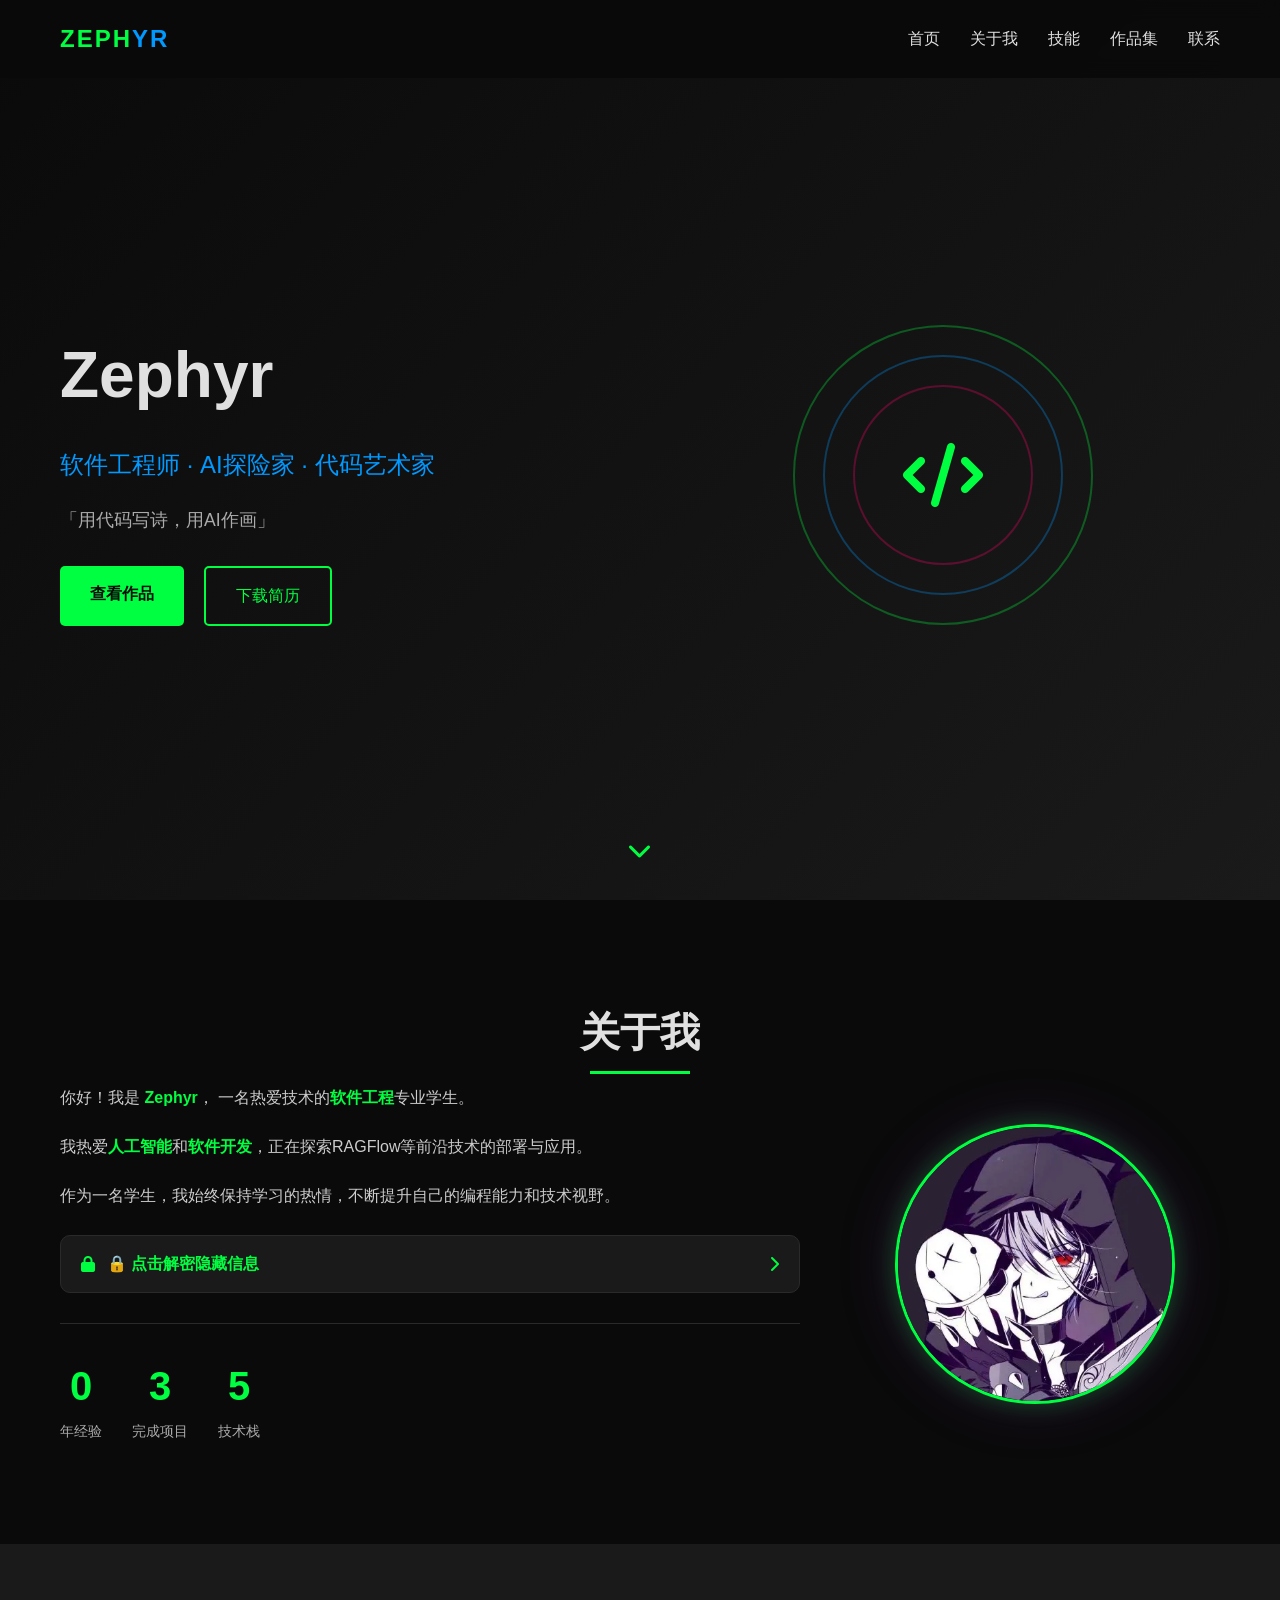
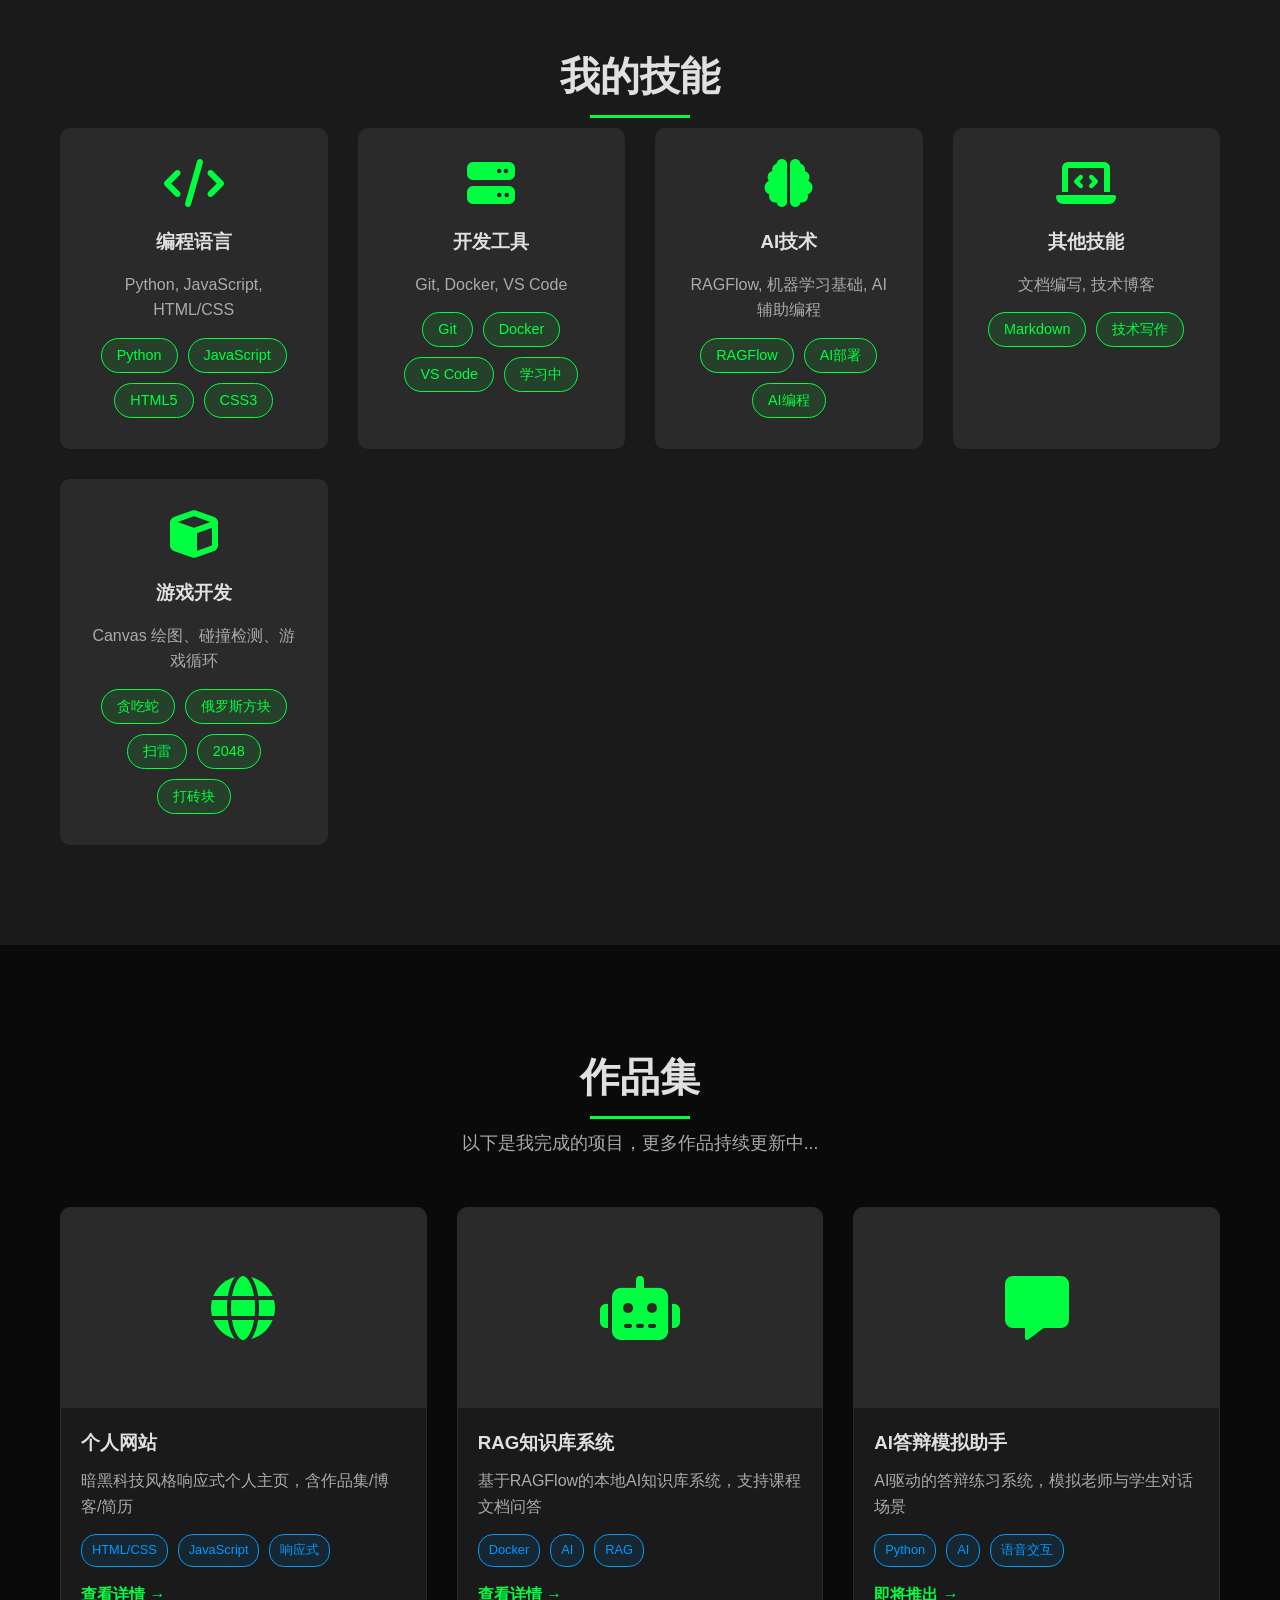
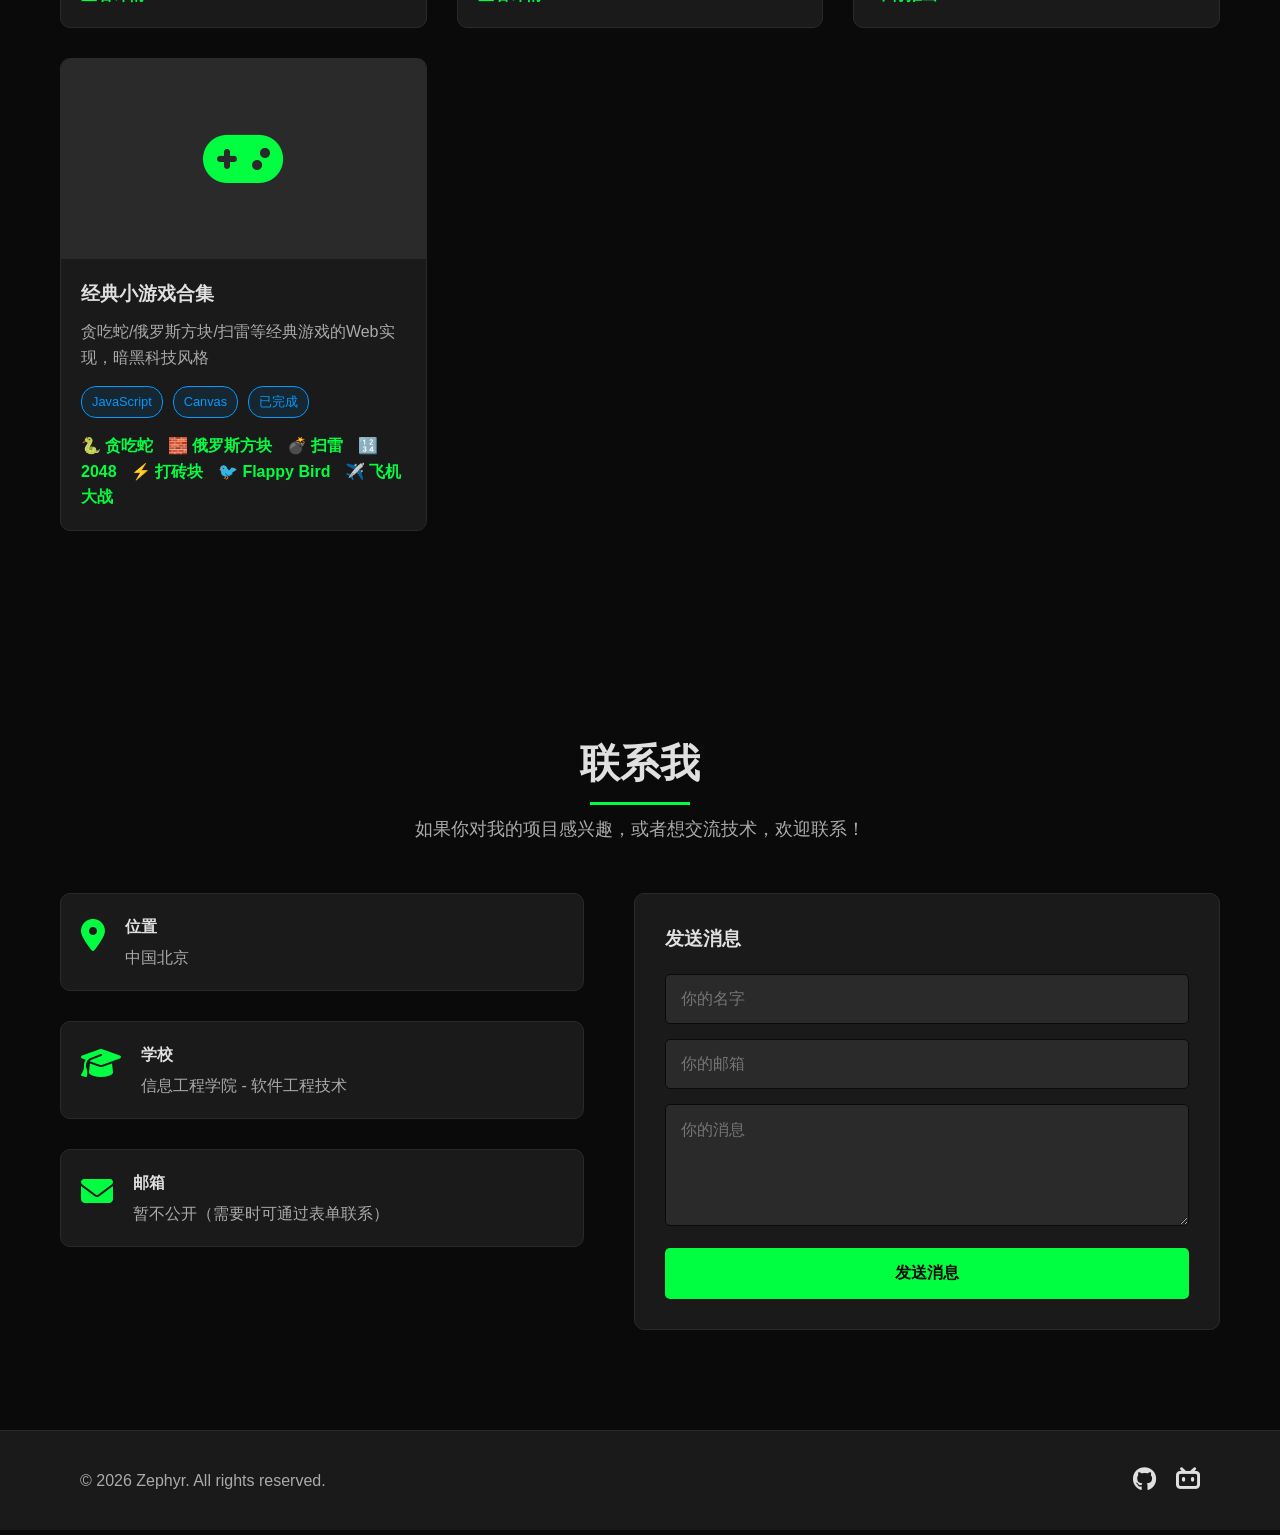
==== commit e5c0f7a0: "新增消消乐游戏 match3.html" ====
--- a/index.html
+++ b/index.html
@@ -461,7 +461,7 @@
                 <p>暗黑科技风 + 霓虹发光效果，与个人网站风格统一</p>
                 <br>
                 <p><strong>🚀 项目状态：</strong></p>
-                <p>七款游戏均已完成，更多游戏持续更新中...</p>
+                <p>八款游戏均已完成，更多游戏持续更新中...</p>
             </div>
         </div>
     </div>
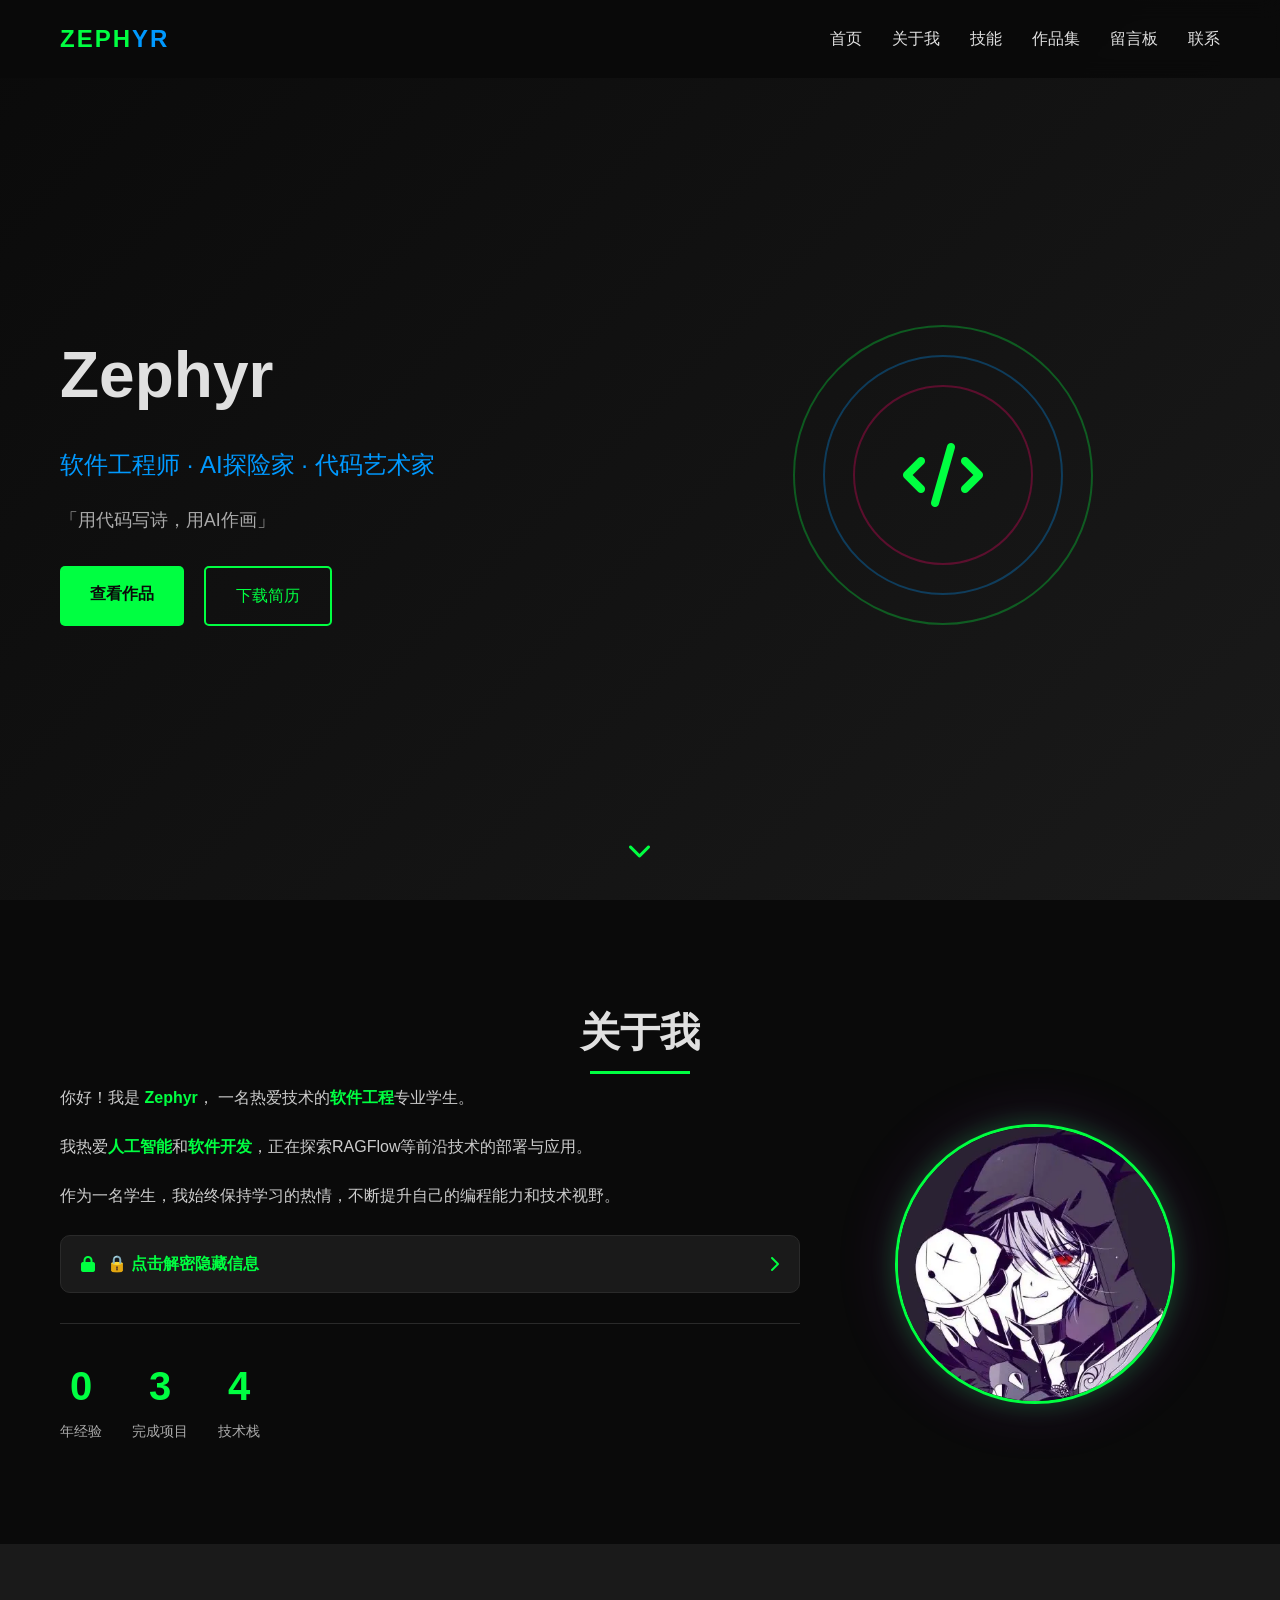
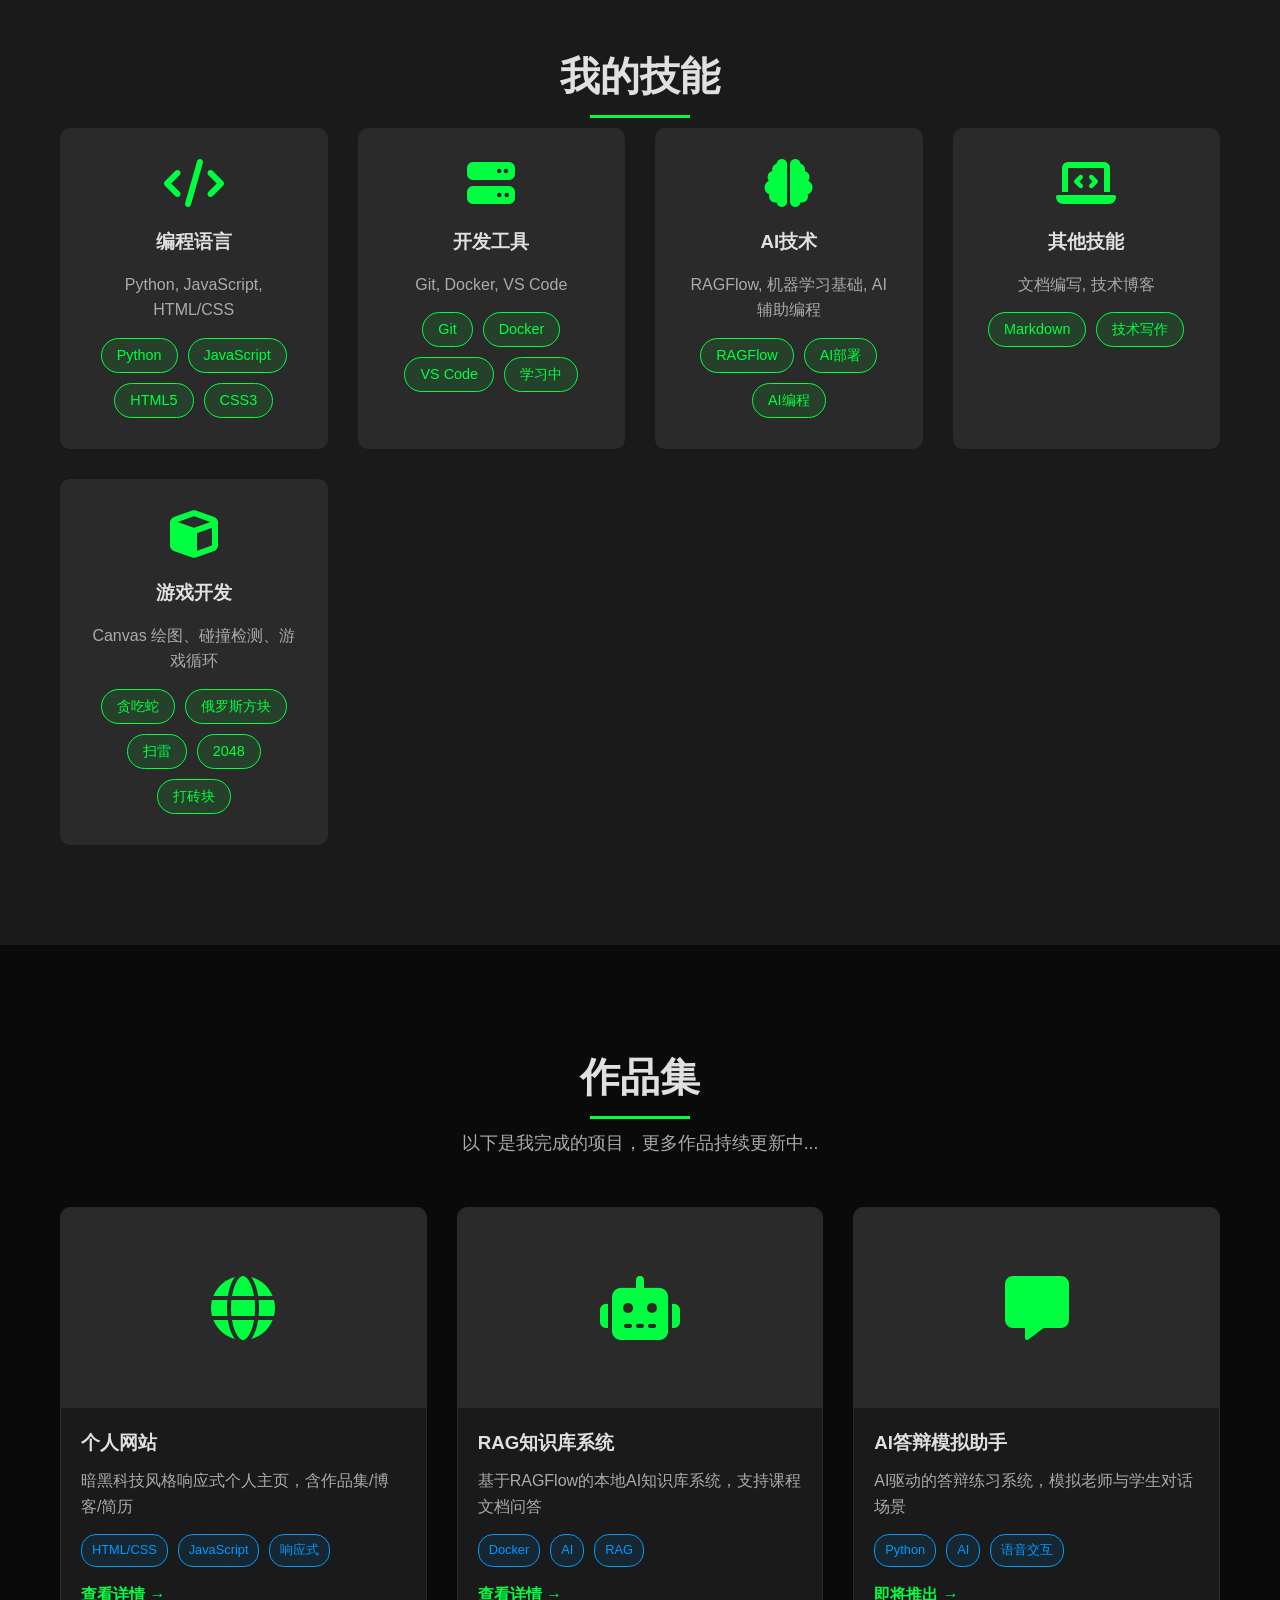
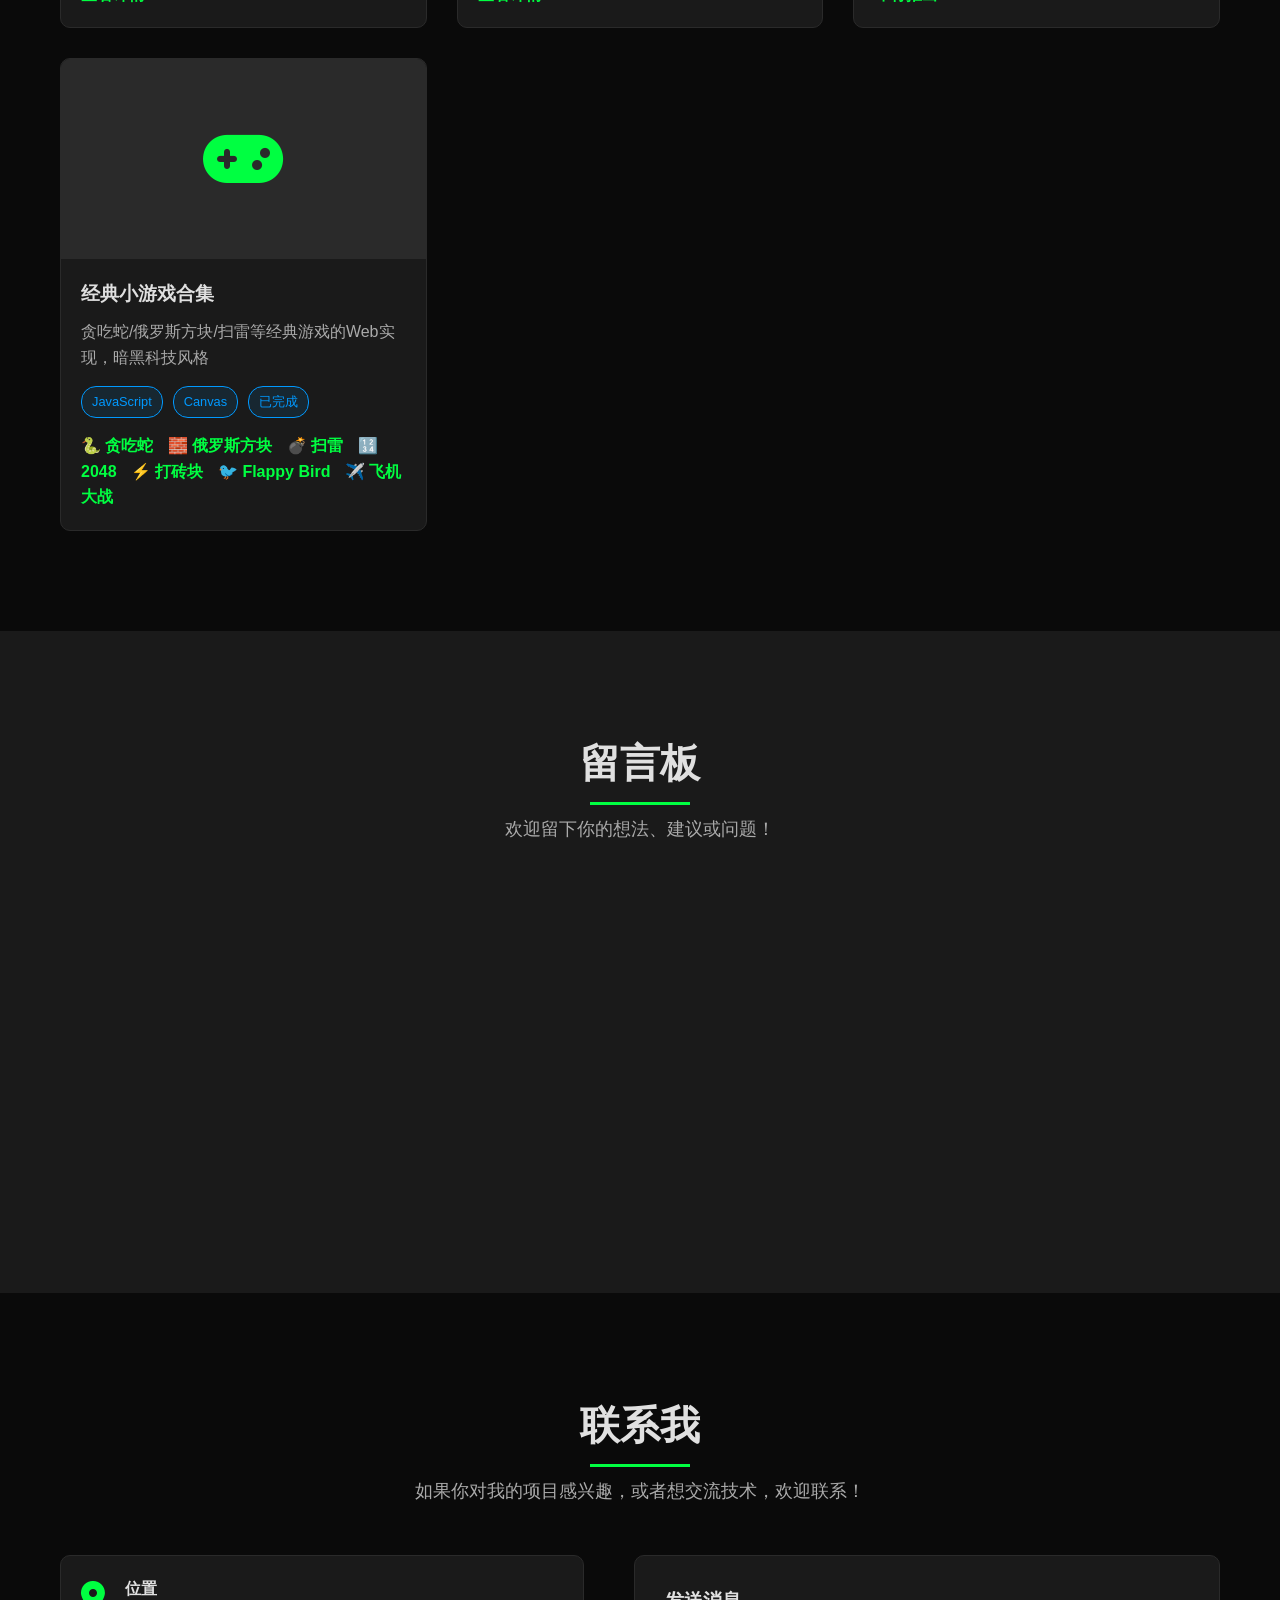
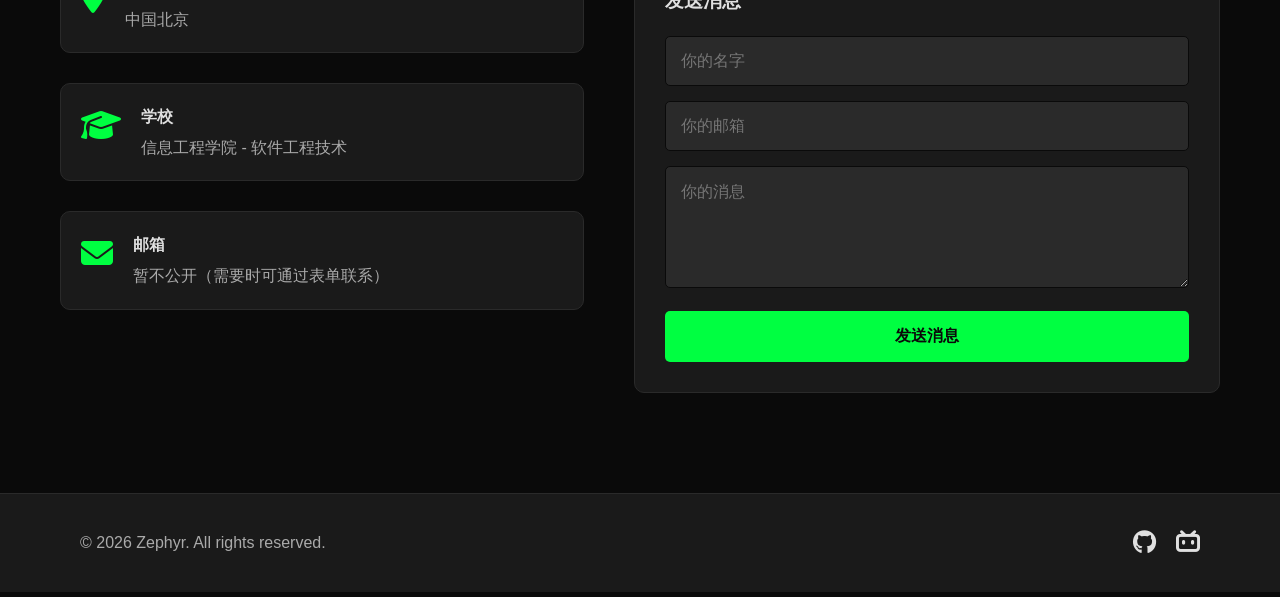
==== commit 147e331c: "添加留言板功能（Giscus），适配暗黑科技风格" ====
--- a/index.html
+++ b/index.html
@@ -17,7 +17,7 @@
                 <li><a href="#about">关于我</a></li>
                 <li><a href="#skills">技能</a></li>
                 <li><a href="#portfolio">作品集</a></li>
-
+                <li><a href="#guestbook">留言板</a></li>
                 <li><a href="#contact">联系</a></li>
             </ul>
             <div class="menu-toggle">
@@ -309,6 +309,32 @@
 
 
 
+    <!-- 留言板 -->
+    <section id="guestbook" class="section section-dark">
+        <div class="container">
+            <h2 class="section-title">留言板</h2>
+            <p class="section-subtitle">欢迎留下你的想法、建议或问题！</p>
+            <div class="giscus-container">
+                <script src="https://giscus.app/client.js"
+                    data-repo="zephyer-zhang/Zephyer-Zhang.github.io"
+                    data-repo-id="1261411199"
+                    data-category="留言板"
+                    data-category-id="PLACEHOLDER_CATEGORY_ID"
+                    data-mapping="pathname"
+                    data-strict="1"
+                    data-reactions-enabled="1"
+                    data-emit-metadata="0"
+                    data-input-position="bottom"
+                    data-theme="dark"
+                    data-lang="zh-CN"
+                    data-loading="lazy"
+                    crossorigin="anonymous"
+                    async>
+                </script>
+            </div>
+        </div>
+    </section>
+
     <!-- 联系 -->
     <section id="contact" class="section">
         <div class="container">
--- a/style.css
+++ b/style.css
@@ -1181,4 +1181,10 @@
     .modal-content h2 {
         font-size: 22px;
     }
+}
+
+/* 留言板 */
+.giscus-container {
+    margin-top: 30px;
+    min-height: 300px;
 }
